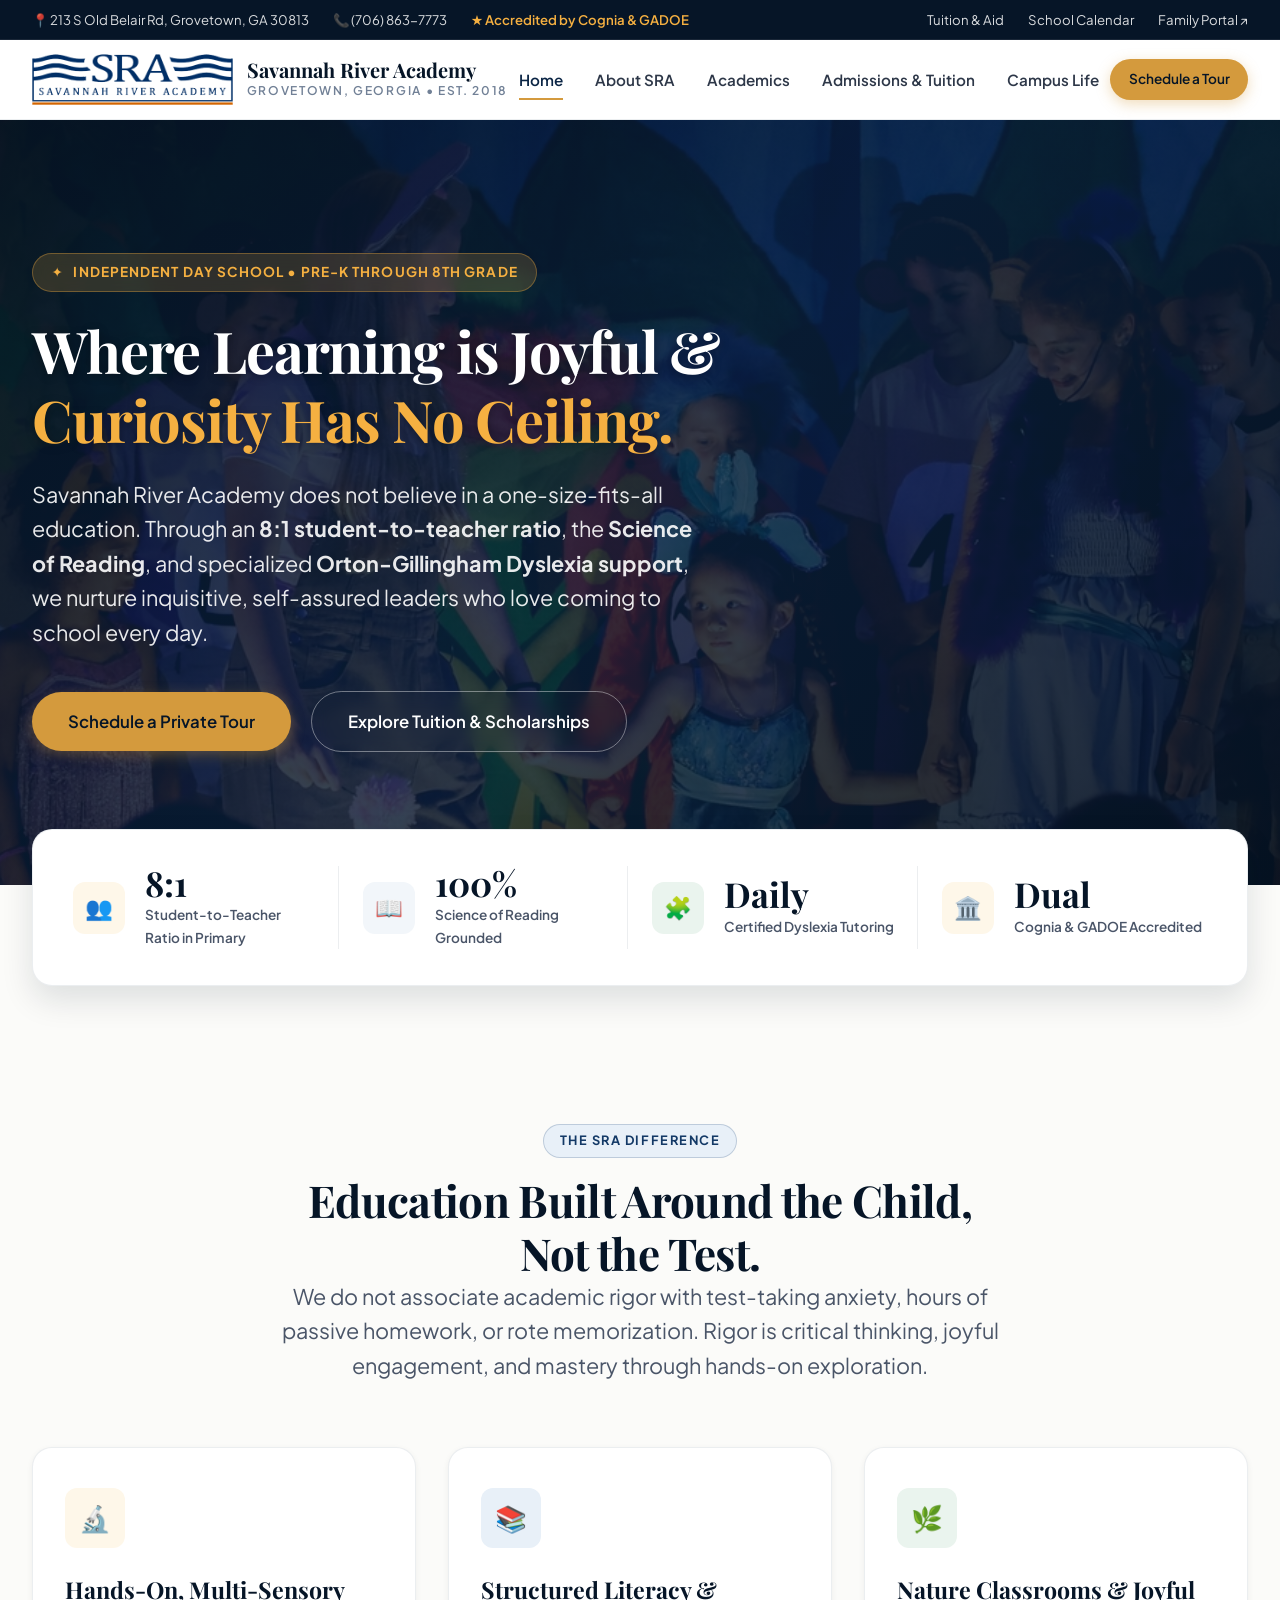
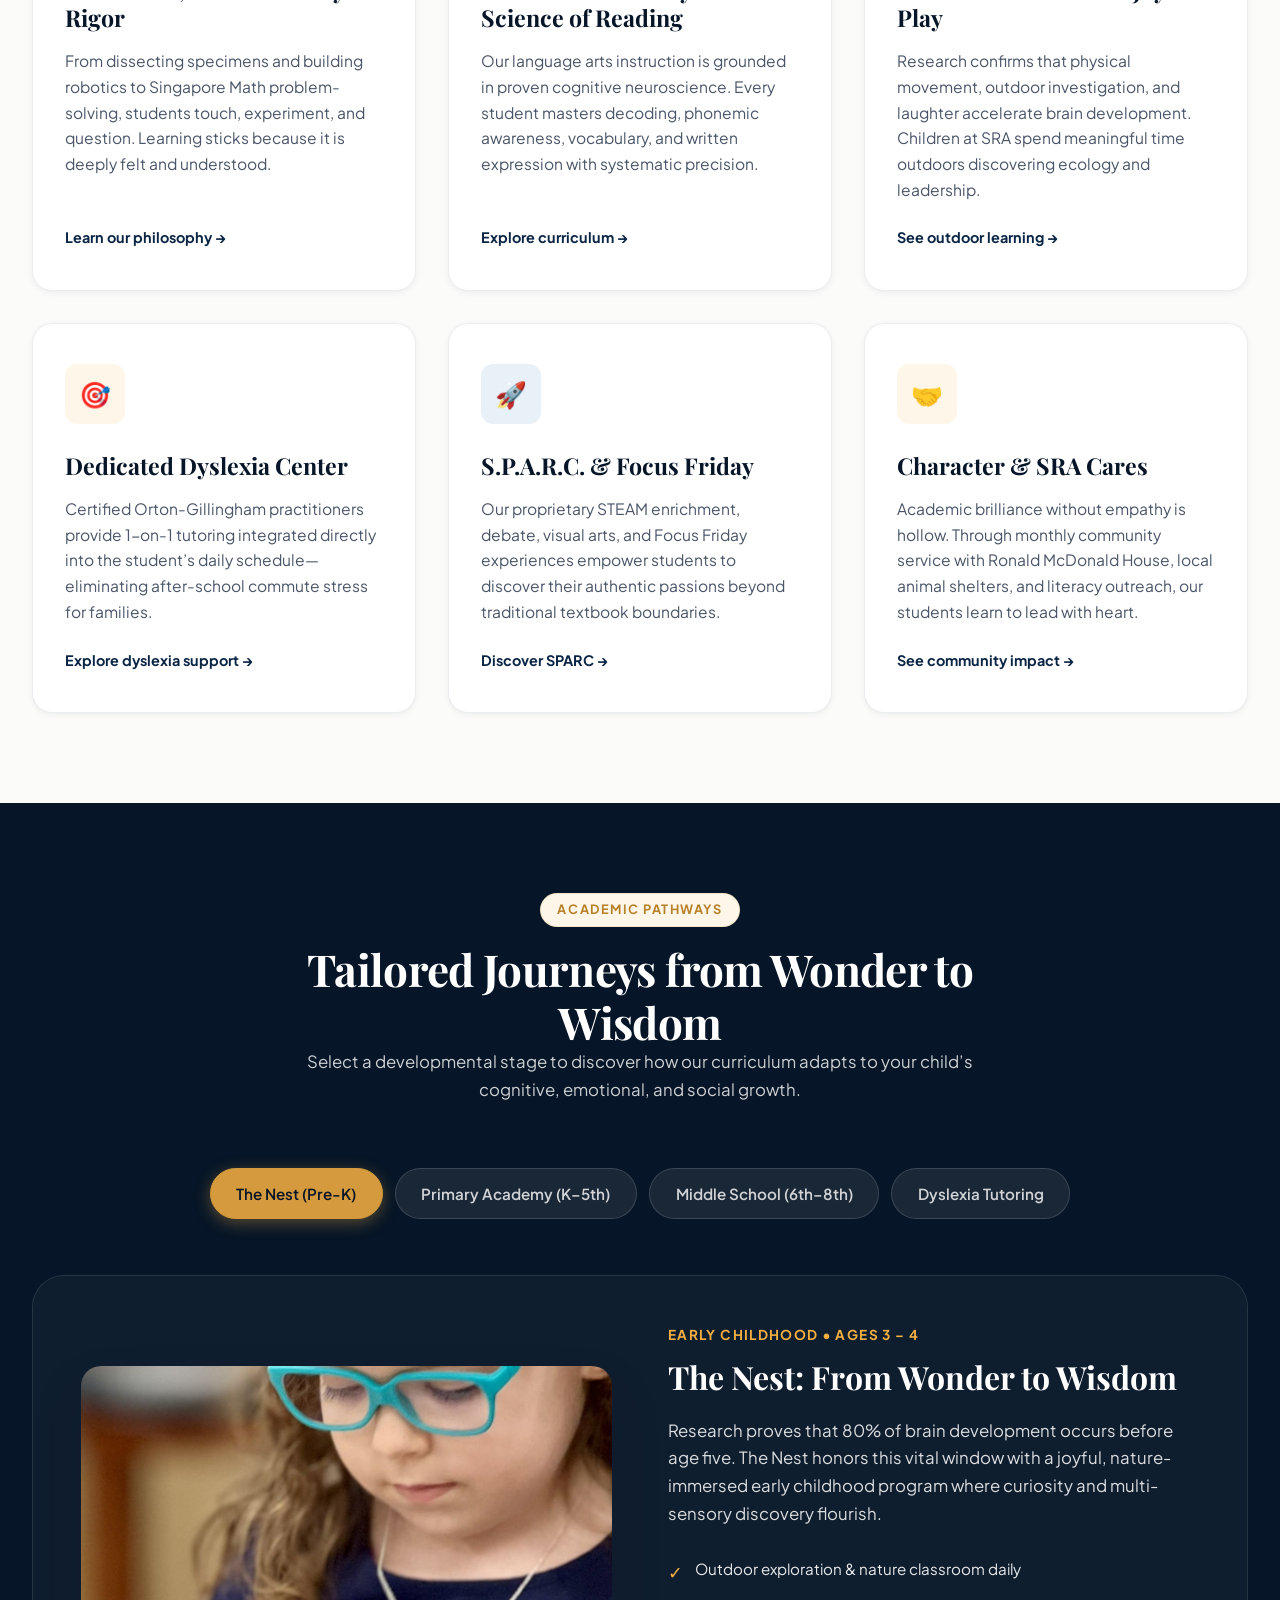
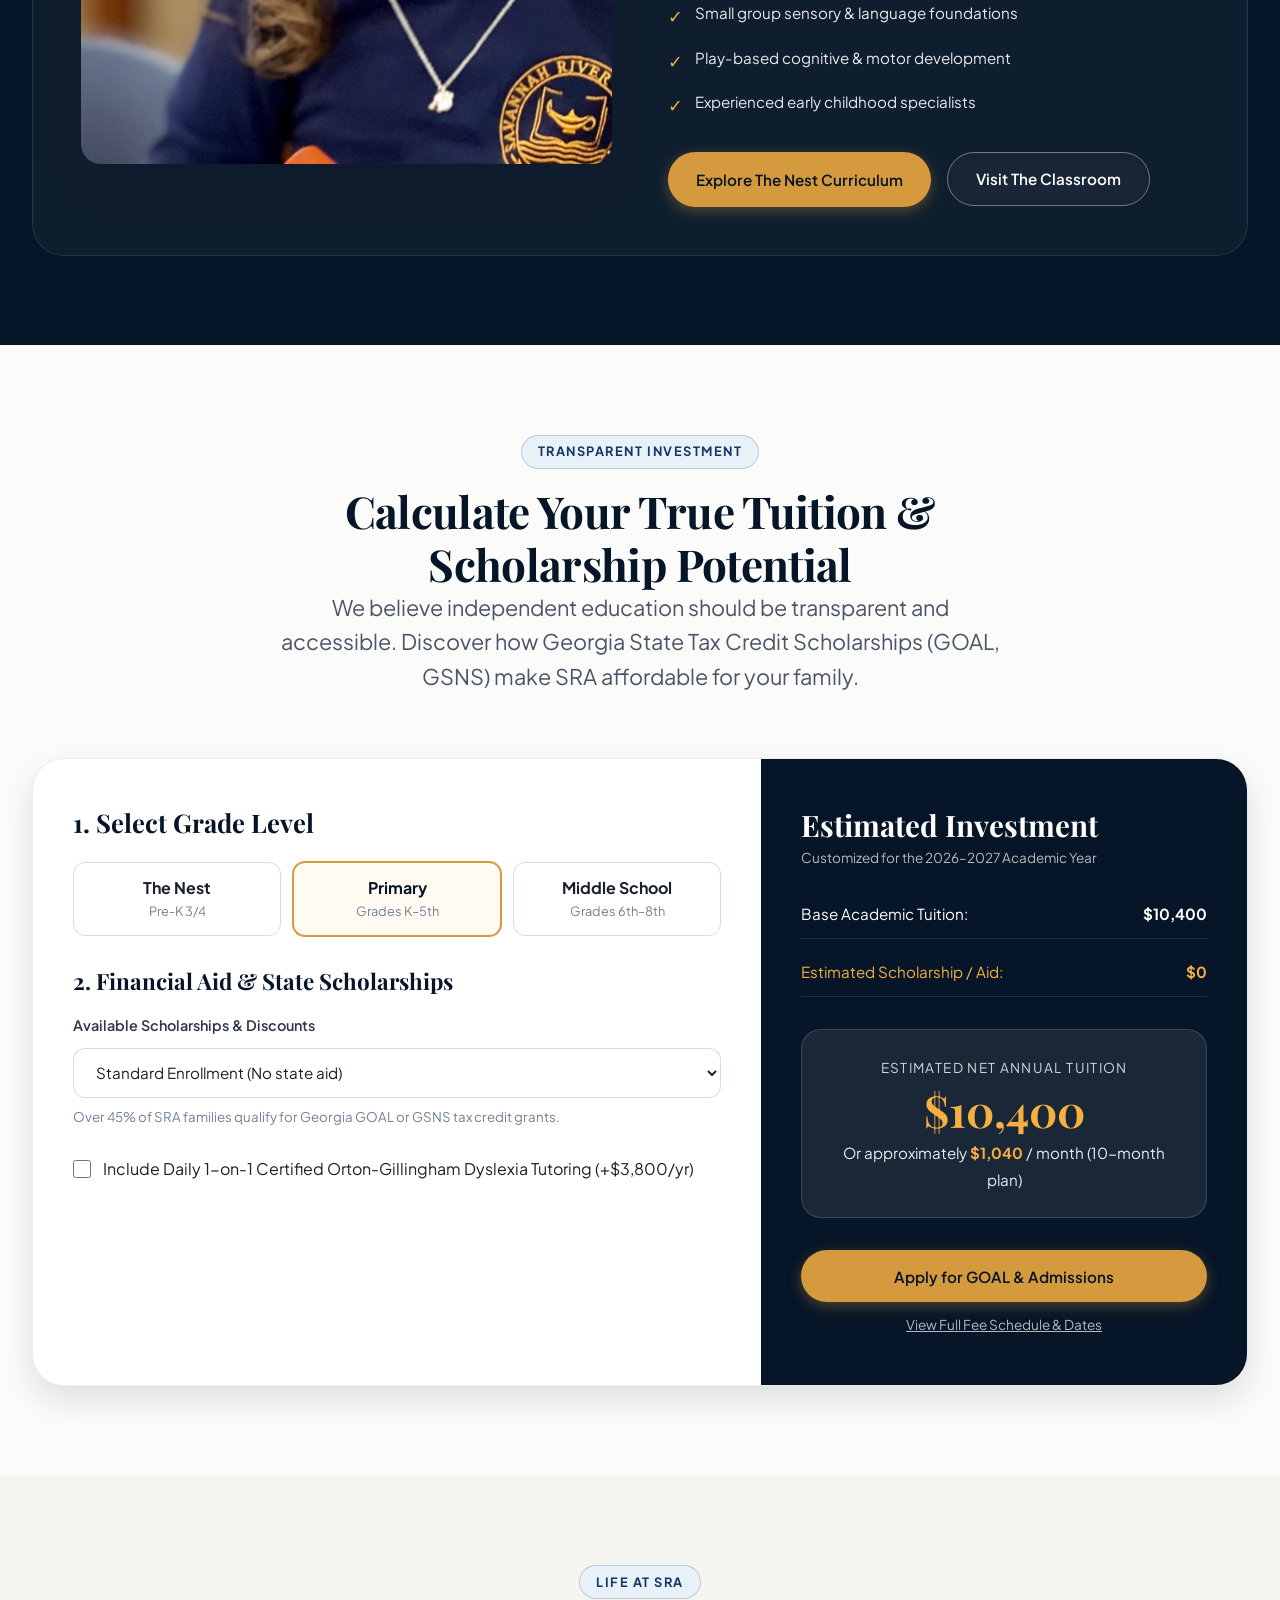
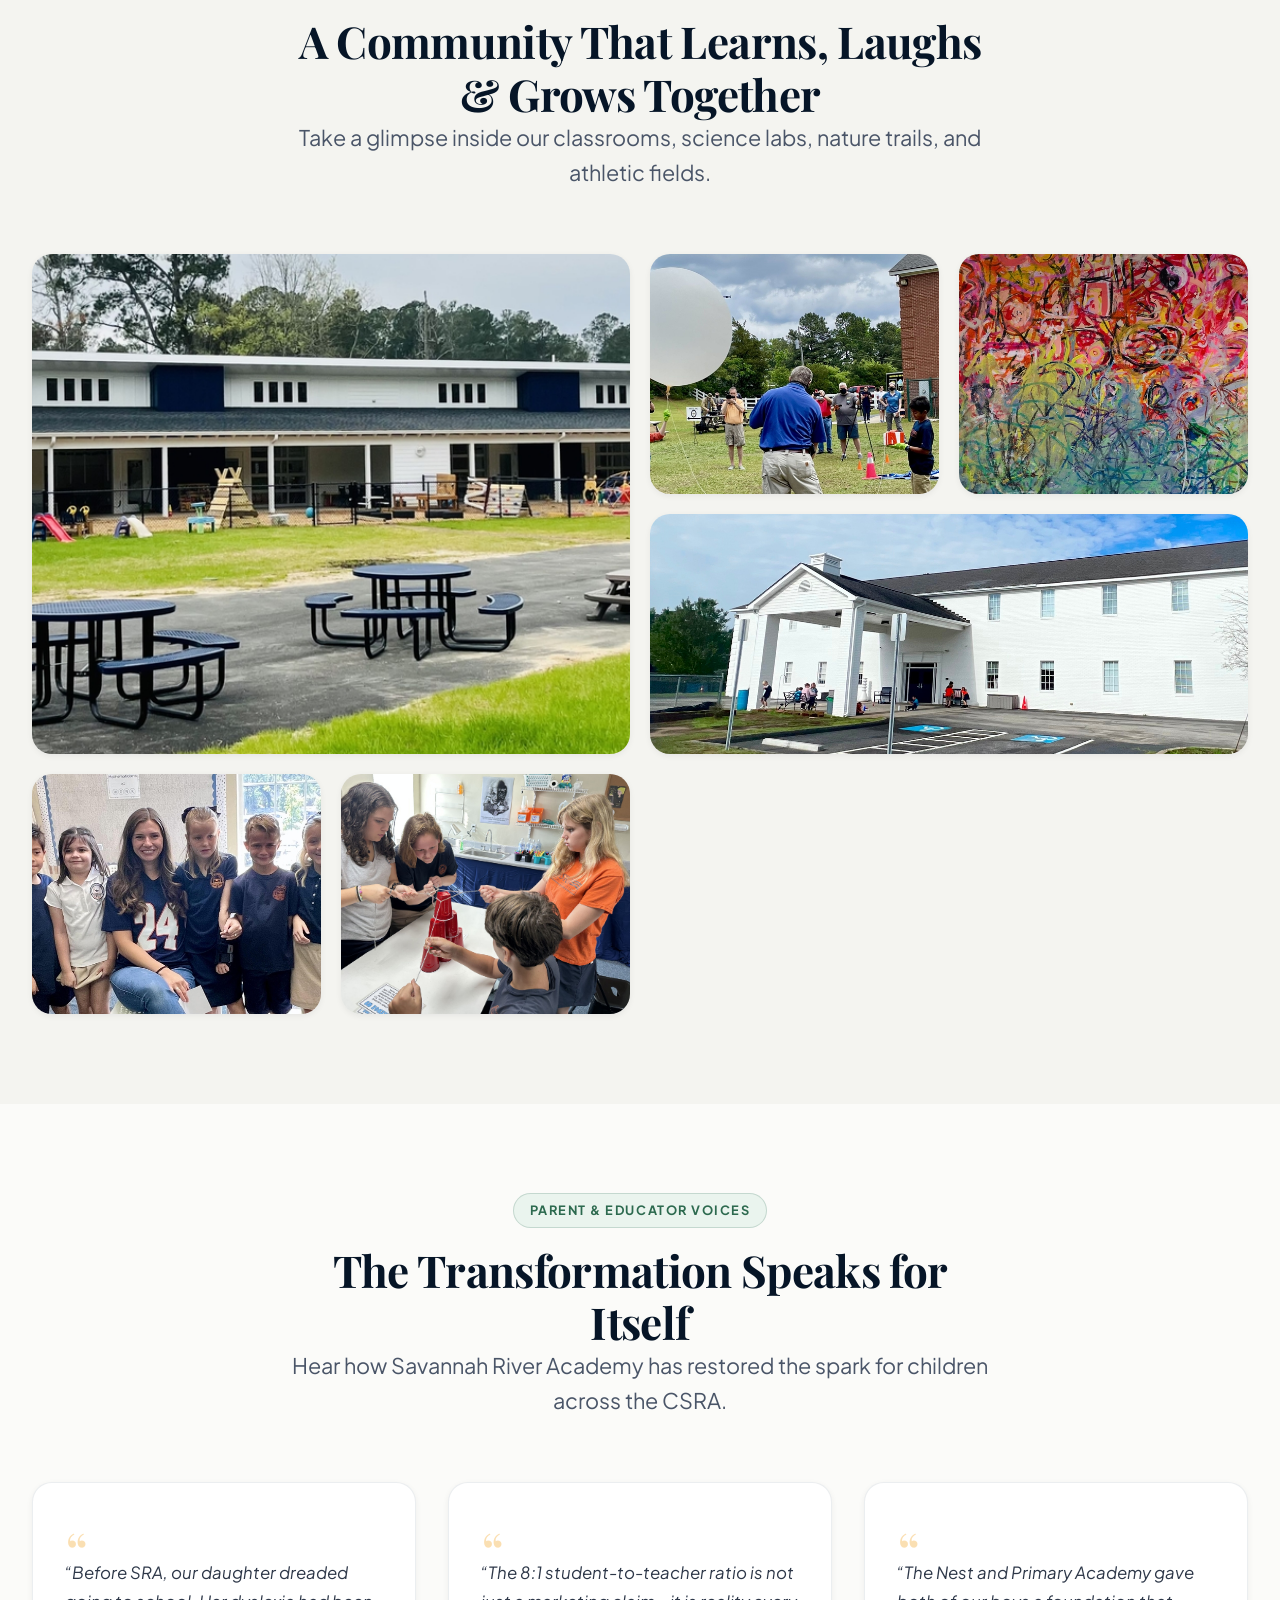
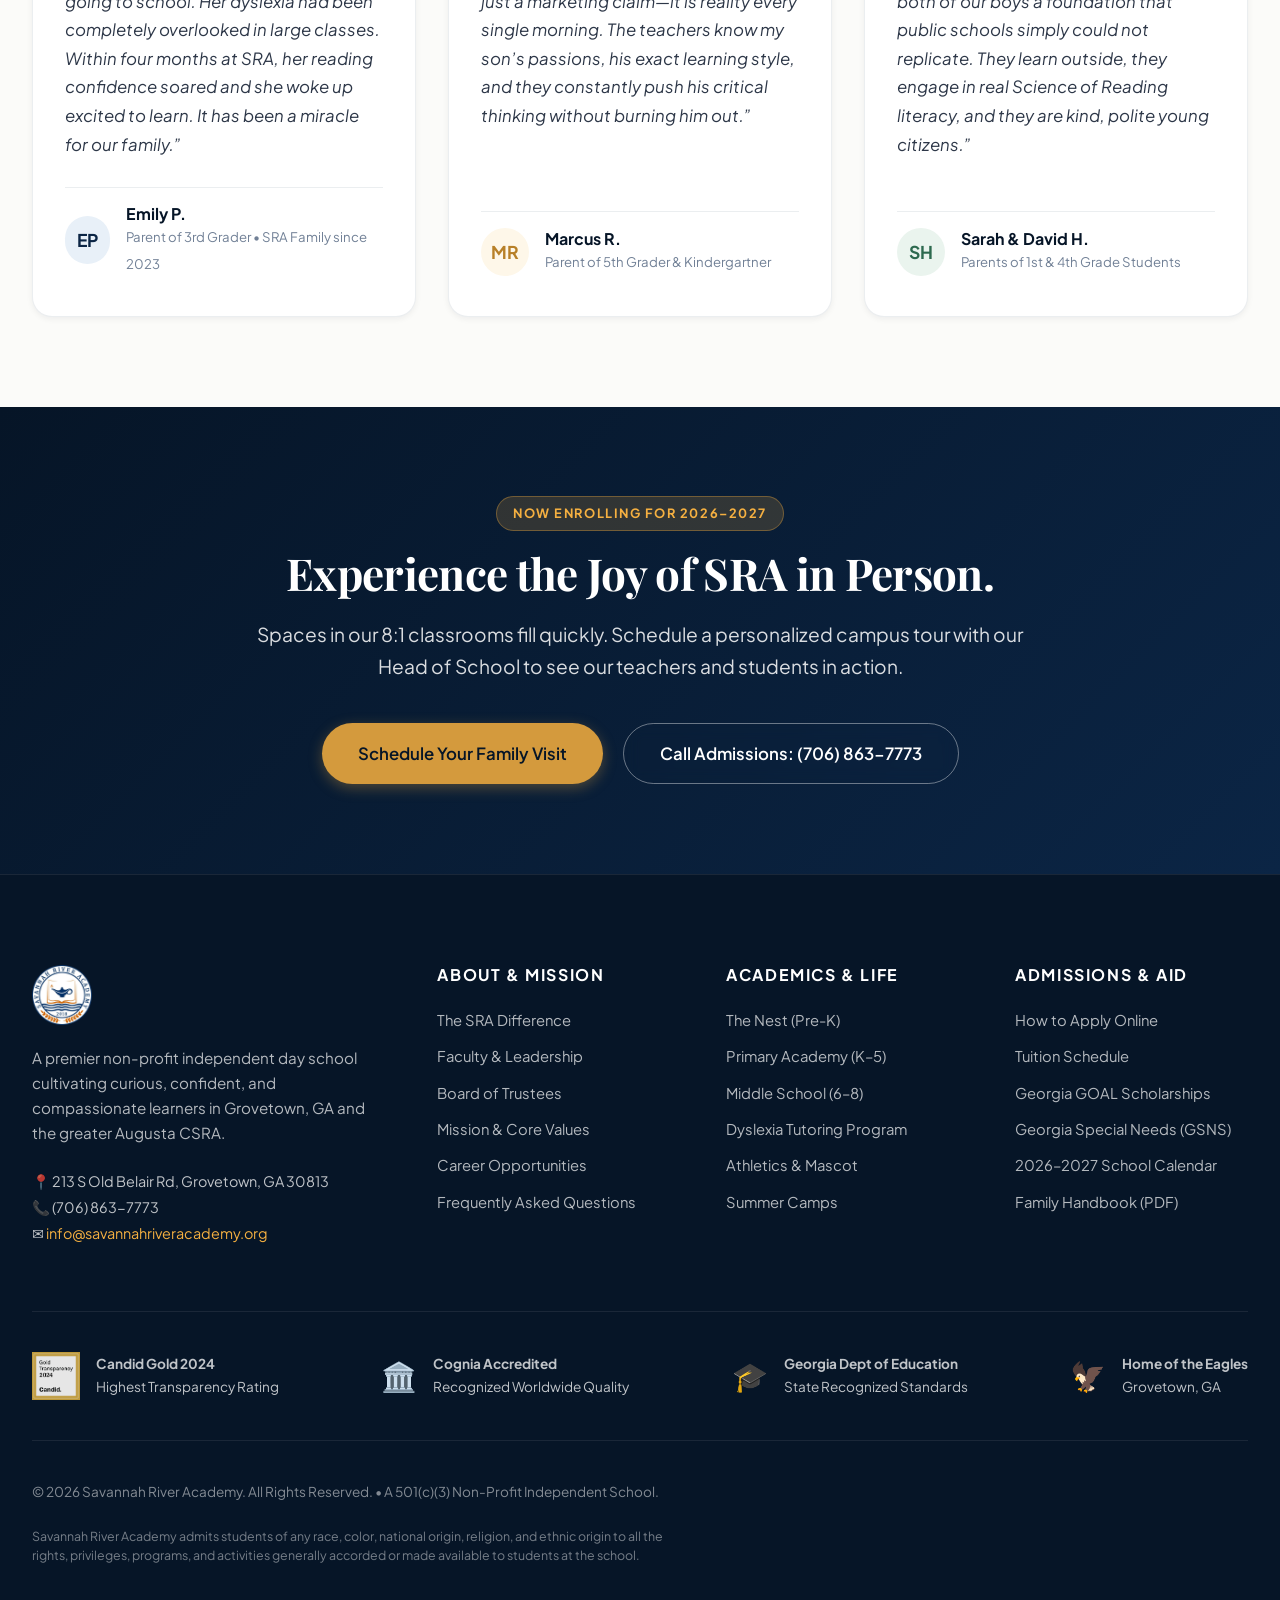
==== index.html @ f98dba17 "first commit" ====
<!DOCTYPE html>
<html lang="en">
<head>
  <meta charset="UTF-8">
  <meta name="viewport" content="width=device-width, initial-scale=1.0">
  <meta name="description" content="Savannah River Academy is a premier independent day school in Grovetown, GA serving Pre-K through 8th Grade. Featuring an 8:1 student-to-teacher ratio, the Science of Reading, and certified Orton-Gillingham Dyslexia support.">
  <title>Savannah River Academy | Joyful, Differentiated Private Education in Grovetown, GA</title>
  
  <link rel="icon" type="image/x-icon" href="assets/images/favicon.ico">
  
  <!-- Google Fonts: Playfair Display + Plus Jakarta Sans -->
  <link rel="preconnect" href="https://fonts.googleapis.com">
  <link rel="preconnect" href="https://fonts.gstatic.com" crossorigin>
  <link href="https://fonts.googleapis.com/css2?family=Playfair+Display:ital,wght@0,600;0,700;1,400;1,600&family=Plus+Jakarta+Sans:wght@400;500;600;700&display=swap" rel="stylesheet">
  
  <!-- Design System Stylesheet -->
  <link rel="stylesheet" href="assets/css/main.css">
</head>
<body>

  <!-- 1. TOP UTILITY BAR -->
  <div class="top-bar">
    <div class="container">
      <div class="top-bar-contact">
        <span>📍 213 S Old Belair Rd, Grovetown, GA 30813</span>
        <span>📞 <a href="tel:7068637773">(706) 863-7773</a></span>
        <span class="top-bar-tag">★ Accredited by Cognia & GADOE</span>
      </div>
      <div class="top-bar-links">
        <a href="admissions.html#tuition">Tuition & Aid</a>
        <a href="about.html#calendar">School Calendar</a>
        <a href="https://logins2.renweb.com/logins/ParentsWeb-Login.aspx" target="_blank" rel="noopener">Family Portal ↗</a>
      </div>
    </div>
  </div>

  <!-- 2. MAIN STICKY NAVIGATION -->
  <header class="main-header">
    <div class="container">
      <a href="index.html" class="header-brand" aria-label="Savannah River Academy Home">
        <img src="assets/images/logo.png" alt="Savannah River Academy Logo">
        <div class="header-brand-text">
          <span class="header-brand-name">Savannah River Academy</span>
          <span class="header-brand-sub">Grovetown, Georgia • Est. 2018</span>
        </div>
      </a>

      <nav class="nav-menu" aria-label="Primary Navigation">
        <a href="index.html" class="nav-link active">Home</a>
        <a href="about.html" class="nav-link">About SRA</a>
        <a href="academics.html" class="nav-link">Academics</a>
        <a href="admissions.html" class="nav-link">Admissions & Tuition</a>
        <a href="campus-life.html" class="nav-link">Campus Life</a>
      </nav>

      <div class="header-actions">
        <a href="tel:7068637773" class="btn btn-sm btn-outline-navy" style="display: none; @media(min-width: 900px){display: inline-flex;}">Call Us</a>
        <button class="btn btn-sm btn-primary btn-tour-trigger">Schedule a Tour</button>
        <button class="menu-toggle" id="drawer-open" aria-label="Open Navigation Menu" aria-controls="drawer" aria-expanded="false">
          <span></span>
          <span></span>
          <span></span>
        </button>
      </div>
    </div>
  </header>

  <!-- 3. ACCESSIBLE MOBILE DRAWER (<dialog> top-layer pattern) -->
  <dialog class="Drawer" id="drawer" aria-label="Mobile Navigation">
    <div class="Drawer-sheet">
      <div class="Drawer-header">
        <div class="header-brand-text">
          <span class="header-brand-name" style="color: #fff;">Savannah River Academy</span>
          <span class="header-brand-sub" style="color: var(--color-gold-400);">Pre-K through 8th Grade</span>
        </div>
        <button class="Drawer-close" id="drawer-close" aria-label="Close Navigation Menu">✕</button>
      </div>
      
      <nav class="Drawer-nav">
        <a href="index.html">Home</a>
        <a href="about.html">About SRA & Faculty</a>
        <a href="academics.html">Academics & Dyslexia Center</a>
        <a href="admissions.html">Admissions & Tuition</a>
        <a href="campus-life.html">Campus Life & Athletics</a>
        <a href="admissions.html#calculator">Tuition Estimator</a>
        <a href="assets/docs/SRA-Calendar-2026-2027.pdf" target="_blank">2026–2027 Calendar (PDF)</a>
        <a href="https://logins2.renweb.com/logins/ParentsWeb-Login.aspx" target="_blank" rel="noopener">Family Portal Login ↗</a>
      </nav>

      <div class="Drawer-footer">
        <button class="btn btn-primary btn-tour-trigger" style="width: 100%;">Book a Tour</button>
        <p style="font-size: 0.8rem; color: rgba(255,255,255,0.6); text-align: center;">213 S Old Belair Rd, Grovetown, GA<br>(706) 863-7773</p>
      </div>
    </div>
  </dialog>

  <!-- 4. HERO SECTION (PREMIUM IMPACT) -->
  <section class="hero">
    <div class="hero-bg">
      <img src="assets/images/hero-outdoor.jpg" alt="Savannah River Academy students engaged in outdoor learning">
    </div>
    <div class="hero-overlay"></div>
    <div class="container">
      <div class="hero-content">
        <div class="hero-badge">
          <span>✦</span> Independent Day School • Pre-K through 8th Grade
        </div>
        <h1>Where Learning is Joyful &amp; <span class="highlight">Curiosity Has No Ceiling.</span></h1>
        <p class="hero-lead">
          Savannah River Academy does not believe in a one-size-fits-all education. Through an <strong>8:1 student-to-teacher ratio</strong>, the <strong>Science of Reading</strong>, and specialized <strong>Orton-Gillingham Dyslexia support</strong>, we nurture inquisitive, self-assured leaders who love coming to school every day.
        </p>
        <div class="hero-actions">
          <button class="btn btn-lg btn-primary btn-tour-trigger">Schedule a Private Tour</button>
          <a href="admissions.html#calculator" class="btn btn-lg btn-outline-white">Explore Tuition &amp; Scholarships</a>
        </div>
      </div>
    </div>
  </section>

  <!-- 5. QUICK STATS & CREDIBILITY BAR -->
  <div class="container hero-stats-bar">
    <div class="stats-card-grid">
      <div class="stat-item">
        <div class="stat-icon icon-gold">👥</div>
        <div class="stat-info">
          <span class="stat-number">8:1</span>
          <span class="stat-label">Student-to-Teacher Ratio in Primary</span>
        </div>
      </div>

      <div class="stat-item">
        <div class="stat-icon">📖</div>
        <div class="stat-info">
          <span class="stat-number">100%</span>
          <span class="stat-label">Science of Reading Grounded</span>
        </div>
      </div>

      <div class="stat-item">
        <div class="stat-icon icon-green">🧩</div>
        <div class="stat-info">
          <span class="stat-number">Daily</span>
          <span class="stat-label">Certified Dyslexia Tutoring</span>
        </div>
      </div>

      <div class="stat-item">
        <div class="stat-icon icon-gold">🏛️</div>
        <div class="stat-info">
          <span class="stat-number">Dual</span>
          <span class="stat-label">Cognia &amp; GADOE Accredited</span>
        </div>
      </div>
    </div>
  </div>

  <!-- 6. THE SRA DIFFERENCE (VALUE PILLARS) -->
  <section class="section-padding">
    <div class="container">
      <div class="section-header">
        <span class="section-badge badge-navy">The SRA Difference</span>
        <h2>Education Built Around the Child, Not the Test.</h2>
        <p class="lead">
          We do not associate academic rigor with test-taking anxiety, hours of passive homework, or rote memorization. Rigor is critical thinking, joyful engagement, and mastery through hands-on exploration.
        </p>
      </div>

      <div class="pillars-grid">
        <div class="pillar-card">
          <div>
            <div class="pillar-icon-box">🔬</div>
            <h3>Hands-On, Multi-Sensory Rigor</h3>
            <p>From dissecting specimens and building robotics to Singapore Math problem-solving, students touch, experiment, and question. Learning sticks because it is deeply felt and understood.</p>
          </div>
          <a href="about.html#difference" class="pillar-link">Learn our philosophy →</a>
        </div>

        <div class="pillar-card">
          <div>
            <div class="pillar-icon-box" style="background-color: var(--color-navy-100); color: var(--color-navy-700);">📚</div>
            <h3>Structured Literacy &amp; Science of Reading</h3>
            <p>Our language arts instruction is grounded in proven cognitive neuroscience. Every student masters decoding, phonemic awareness, vocabulary, and written expression with systematic precision.</p>
          </div>
          <a href="academics.html#literacy" class="pillar-link">Explore curriculum →</a>
        </div>

        <div class="pillar-card">
          <div>
            <div class="pillar-icon-box" style="background-color: var(--color-forest-100); color: var(--color-forest-600);">🌿</div>
            <h3>Nature Classrooms &amp; Joyful Play</h3>
            <p>Research confirms that physical movement, outdoor investigation, and laughter accelerate brain development. Children at SRA spend meaningful time outdoors discovering ecology and leadership.</p>
          </div>
          <a href="academics.html#the-nest" class="pillar-link">See outdoor learning →</a>
        </div>

        <div class="pillar-card">
          <div>
            <div class="pillar-icon-box">🎯</div>
            <h3>Dedicated Dyslexia Center</h3>
            <p>Certified Orton-Gillingham practitioners provide 1-on-1 tutoring integrated directly into the student’s daily schedule—eliminating after-school commute stress for families.</p>
          </div>
          <a href="academics.html#dyslexia" class="pillar-link">Explore dyslexia support →</a>
        </div>

        <div class="pillar-card">
          <div>
            <div class="pillar-icon-box" style="background-color: var(--color-navy-100); color: var(--color-navy-700);">🚀</div>
            <h3>S.P.A.R.C. &amp; Focus Friday</h3>
            <p>Our proprietary STEAM enrichment, debate, visual arts, and Focus Friday experiences empower students to discover their authentic passions beyond traditional textbook boundaries.</p>
          </div>
          <a href="academics.html#sparc" class="pillar-link">Discover SPARC →</a>
        </div>

        <div class="pillar-card">
          <div>
            <div class="pillar-icon-box" style="background-color: var(--color-gold-100); color: var(--color-gold-600);">🤝</div>
            <h3>Character &amp; SRA Cares</h3>
            <p>Academic brilliance without empathy is hollow. Through monthly community service with Ronald McDonald House, local animal shelters, and literacy outreach, our students learn to lead with heart.</p>
          </div>
          <a href="campus-life.html#sra-cares" class="pillar-link">See community impact →</a>
        </div>
      </div>
    </div>
  </section>

  <!-- 7. ACADEMIC PROGRAM PATHWAYS (INTERACTIVE EXPLORER) -->
  <section class="section-padding programs-section" id="programs">
    <div class="container">
      <div class="section-header">
        <span class="section-badge">Academic Pathways</span>
        <h2>Tailored Journeys from Wonder to Wisdom</h2>
        <p style="color: rgba(255,255,255,0.8);">Select a developmental stage to discover how our curriculum adapts to your child’s cognitive, emotional, and social growth.</p>
      </div>

      <div class="programs-tabs" role="tablist" aria-label="Academic Program Levels">
        <button class="program-tab-btn active" data-program="nest" role="tab" aria-selected="true">The Nest (Pre-K)</button>
        <button class="program-tab-btn" data-program="primary" role="tab" aria-selected="false">Primary Academy (K–5th)</button>
        <button class="program-tab-btn" data-program="middle" role="tab" aria-selected="false">Middle School (6th–8th)</button>
        <button class="program-tab-btn" data-program="dyslexia" role="tab" aria-selected="false">Dyslexia Tutoring</button>
      </div>

      <div class="program-content-card">
        <div class="program-image-wrapper">
          <img id="prog-img" src="assets/images/nest-prek.jpg" alt="Children at The Nest enjoying experiential learning">
        </div>

        <div class="program-details-box">
          <span class="program-grade-tag" id="prog-tag">Early Childhood • Ages 3 – 4</span>
          <h3 id="prog-title">The Nest: From Wonder to Wisdom</h3>
          <p id="prog-desc">Research proves that 80% of brain development occurs before age five. The Nest honors this vital window with a joyful, nature-immersed early childhood program where curiosity and multi-sensory discovery flourish.</p>

          <div class="program-feature-list" id="prog-features">
            <div class="program-feature-item">
              <span class="feature-check">✓</span>
              <span>Outdoor exploration &amp; nature classroom daily</span>
            </div>
            <div class="program-feature-item">
              <span class="feature-check">✓</span>
              <span>Small group sensory &amp; language foundations</span>
            </div>
            <div class="program-feature-item">
              <span class="feature-check">✓</span>
              <span>Play-based cognitive &amp; motor development</span>
            </div>
            <div class="program-feature-item">
              <span class="feature-check">✓</span>
              <span>Experienced early childhood specialists</span>
            </div>
          </div>

          <div style="display: flex; gap: 1rem; flex-wrap: wrap;">
            <a href="academics.html#the-nest" id="prog-cta" class="btn btn-primary">Explore The Nest Curriculum</a>
            <button class="btn btn-outline-white btn-tour-trigger">Visit The Classroom</button>
          </div>
        </div>
      </div>
    </div>
  </section>

  <!-- 8. INTERACTIVE TUITION & AID CALCULATOR (TRANSPARENT VALUE) -->
  <section class="section-padding" id="tuition-calculator">
    <div class="container">
      <div class="section-header">
        <span class="section-badge badge-navy">Transparent Investment</span>
        <h2>Calculate Your True Tuition &amp; Scholarship Potential</h2>
        <p class="lead">We believe independent education should be transparent and accessible. Discover how Georgia State Tax Credit Scholarships (GOAL, GSNS) make SRA affordable for your family.</p>
      </div>

      <div class="tuition-box">
        <div class="tuition-grid">
          <!-- Configuration Column -->
          <div class="tuition-config">
            <h3 style="margin-bottom: 1.5rem; font-size: 1.6rem;">1. Select Grade Level</h3>
            
            <div class="form-group">
              <div class="tuition-pill-options">
                <div class="pill-option">
                  <input type="radio" name="calc-grade" id="grade-nest" value="nest">
                  <label for="grade-nest" class="pill-label">
                    <strong>The Nest</strong>
                    <span style="font-size: 0.8rem; color: var(--color-slate-500);">Pre-K 3/4</span>
                  </label>
                </div>

                <div class="pill-option">
                  <input type="radio" name="calc-grade" id="grade-primary" value="primary" checked>
                  <label for="grade-primary" class="pill-label">
                    <strong>Primary</strong>
                    <span style="font-size: 0.8rem; color: var(--color-slate-500);">Grades K–5th</span>
                  </label>
                </div>

                <div class="pill-option">
                  <input type="radio" name="calc-grade" id="grade-middle" value="middle">
                  <label for="grade-middle" class="pill-label">
                    <strong>Middle School</strong>
                    <span style="font-size: 0.8rem; color: var(--color-slate-500);">Grades 6th–8th</span>
                  </label>
                </div>
              </div>
            </div>

            <h3 style="margin-top: 2rem; margin-bottom: 1.25rem; font-size: 1.4rem;">2. Financial Aid &amp; State Scholarships</h3>
            <div class="form-group">
              <label for="calc-aid-select" class="form-label">Available Scholarships &amp; Discounts</label>
              <select id="calc-aid-select" class="form-select">
                <option value="none">Standard Enrollment (No state aid)</option>
                <option value="goal">Georgia GOAL Tax Credit Scholarship (Avg: -$3,500/yr)</option>
                <option value="gsns">Georgia Special Needs Scholarship / GSNS (Avg: -$4,500/yr)</option>
                <option value="multi">Sibling Discount (10% off second child)</option>
              </select>
              <small style="color: var(--color-slate-500); margin-top: 0.5rem; display: block;">Over 45% of SRA families qualify for Georgia GOAL or GSNS tax credit grants.</small>
            </div>

            <div class="form-group" style="margin-top: 1.5rem;">
              <label style="display: flex; align-items: center; gap: 0.75rem; cursor: pointer;">
                <input type="checkbox" id="calc-dyslexia" style="width: 18px; height: 18px; accent-color: var(--color-gold-500);">
                <span>Include Daily 1-on-1 Certified Orton-Gillingham Dyslexia Tutoring (+$3,800/yr)</span>
              </label>
            </div>
          </div>

          <!-- Live Results Column -->
          <div class="tuition-results">
            <div>
              <h3>Estimated Investment</h3>
              <p style="color: rgba(255,255,255,0.7); font-size: 0.85rem; margin-top: 0.25rem;">Customized for the 2026–2027 Academic Year</p>

              <div class="tuition-breakdown-list">
                <div class="tuition-row">
                  <span>Base Academic Tuition:</span>
                  <strong id="calc-disp-base">$10,400</strong>
                </div>

                <div class="tuition-row" id="calc-row-dyslexia" style="display: none;">
                  <span>Orton-Gillingham Tutoring:</span>
                  <strong id="calc-disp-dyslexia">+$3,800</strong>
                </div>

                <div class="tuition-row row-discount">
                  <span>Estimated Scholarship / Aid:</span>
                  <strong id="calc-disp-aid">$0</strong>
                </div>
              </div>

              <div class="tuition-total-box">
                <span style="font-size: 0.85rem; text-transform: uppercase; letter-spacing: 0.1em; color: rgba(255,255,255,0.8);">Estimated Net Annual Tuition</span>
                <div class="tuition-total-amount" id="calc-disp-annual">$10,400</div>
                <span style="font-size: 0.95rem; color: rgba(255,255,255,0.9);">Or approximately <strong id="calc-disp-monthly" style="color: var(--color-gold-400);">$1,040</strong> / month (10-month plan)</span>
              </div>
            </div>

            <div style="margin-top: 2rem;">
              <button class="btn btn-primary btn-tour-trigger" style="width: 100%; margin-bottom: 0.75rem;">Apply for GOAL &amp; Admissions</button>
              <a href="admissions.html#tuition" style="display: block; text-align: center; font-size: 0.85rem; color: rgba(255,255,255,0.7); text-decoration: underline;">View Full Fee Schedule &amp; Dates</a>
            </div>
          </div>
        </div>
      </div>
    </div>
  </section>

  <!-- 9. EXPERIENTIAL CAMPUS MOMENTS (PHOTO MOSAIC) -->
  <section class="section-padding" style="background-color: var(--color-cream-200);">
    <div class="container">
      <div class="section-header">
        <span class="section-badge badge-navy">Life at SRA</span>
        <h2>A Community That Learns, Laughs &amp; Grows Together</h2>
        <p class="lead">Take a glimpse inside our classrooms, science labs, nature trails, and athletic fields.</p>
      </div>

      <div class="photo-mosaic">
        <div class="photo-cell photo-cell-large">
          <img src="assets/images/science-lab.jpg" alt="Students conducting hands-on science experiments">
          <div class="photo-caption">Hands-on Laboratory Inquiry</div>
        </div>
        <div class="photo-cell">
          <img src="assets/images/primary-classroom.jpg" alt="Primary classroom learning with 8:1 ratio">
          <div class="photo-caption">8:1 Primary Instruction</div>
        </div>
        <div class="photo-cell">
          <img src="assets/images/athletics.jpg" alt="SRA student athletics">
          <div class="photo-caption">Eagle Athletics &amp; Movement</div>
        </div>
        <div class="photo-cell photo-cell-wide">
          <img src="assets/images/art-creativity.jpg" alt="Creative arts at SRA">
          <div class="photo-caption">Fine Arts, Music &amp; Creative Expression</div>
        </div>
        <div class="photo-cell">
          <img src="assets/images/robotics-stem.jpg" alt="Robotics and STEM building">
          <div class="photo-caption">Robotics &amp; S.P.A.R.C. Engineering</div>
        </div>
        <div class="photo-cell">
          <img src="assets/images/middle-school-students.jpg" alt="Middle school students collaborating">
          <div class="photo-caption">Collaborative Leadership</div>
        </div>
      </div>
    </div>
  </section>

  <!-- 10. SOCIAL PROOF / TESTIMONIALS -->
  <section class="section-padding testimonials-section">
    <div class="container">
      <div class="section-header">
        <span class="section-badge badge-green">Parent &amp; Educator Voices</span>
        <h2>The Transformation Speaks for Itself</h2>
        <p class="lead">Hear how Savannah River Academy has restored the spark for children across the CSRA.</p>
      </div>

      <div class="testimonials-grid">
        <div class="testimonial-card">
          <div>
            <div class="quote-icon">“</div>
            <p class="testimonial-text">
              “Before SRA, our daughter dreaded going to school. Her dyslexia had been completely overlooked in large classes. Within four months at SRA, her reading confidence soared and she woke up excited to learn. It has been a miracle for our family.”
            </p>
          </div>
          <div class="testimonial-author">
            <div class="author-avatar">EP</div>
            <div class="author-meta">
              <h4>Emily P.</h4>
              <span>Parent of 3rd Grader • SRA Family since 2023</span>
            </div>
          </div>
        </div>

        <div class="testimonial-card">
          <div>
            <div class="quote-icon">“</div>
            <p class="testimonial-text">
              “The 8:1 student-to-teacher ratio is not just a marketing claim—it is reality every single morning. The teachers know my son’s passions, his exact learning style, and they constantly push his critical thinking without burning him out.”
            </p>
          </div>
          <div class="testimonial-author">
            <div class="author-avatar" style="background-color: var(--color-gold-100); color: var(--color-gold-600);">MR</div>
            <div class="author-meta">
              <h4>Marcus R.</h4>
              <span>Parent of 5th Grader &amp; Kindergartner</span>
            </div>
          </div>
        </div>

        <div class="testimonial-card">
          <div>
            <div class="quote-icon">“</div>
            <p class="testimonial-text">
              “The Nest and Primary Academy gave both of our boys a foundation that public schools simply could not replicate. They learn outside, they engage in real Science of Reading literacy, and they are kind, polite young citizens.”
            </p>
          </div>
          <div class="testimonial-author">
            <div class="author-avatar" style="background-color: var(--color-forest-100); color: var(--color-forest-600);">SH</div>
            <div class="author-meta">
              <h4>Sarah &amp; David H.</h4>
              <span>Parents of 1st &amp; 4th Grade Students</span>
            </div>
          </div>
        </div>
      </div>
    </div>
  </section>

  <!-- 11. HIGH-CONVERSION CTA BANNER -->
  <section class="section-padding" style="background: linear-gradient(135deg, var(--color-navy-900), var(--color-navy-800)); color: #fff; text-align: center;">
    <div class="container" style="max-width: 840px;">
      <span class="section-badge" style="background: rgba(212,154,61,0.2); border-color: rgba(212,154,61,0.4); color: var(--color-gold-400);">Now Enrolling for 2026–2027</span>
      <h2 style="color: #fff; margin-bottom: 1.25rem;">Experience the Joy of SRA in Person.</h2>
      <p style="color: rgba(255,255,255,0.85); font-size: 1.2rem; margin-bottom: 2.5rem;">
        Spaces in our 8:1 classrooms fill quickly. Schedule a personalized campus tour with our Head of School to see our teachers and students in action.
      </p>
      <div style="display: flex; justify-content: center; gap: 1.25rem; flex-wrap: wrap;">
        <button class="btn btn-lg btn-primary btn-tour-trigger">Schedule Your Family Visit</button>
        <a href="tel:7068637773" class="btn btn-lg btn-outline-white">Call Admissions: (706) 863-7773</a>
      </div>
    </div>
  </section>

  <!-- 12. FOOTER & ACCREDITATIONS -->
  <footer class="main-footer">
    <div class="container">
      <div class="footer-grid">
        <div class="footer-brand">
          <img src="assets/images/footer_logo.png" alt="Savannah River Academy Crest">
          <p>
            A premier non-profit independent day school cultivating curious, confident, and compassionate learners in Grovetown, GA and the greater Augusta CSRA.
          </p>
          <div style="font-size: 0.9rem; line-height: 1.8;">
            📍 213 S Old Belair Rd, Grovetown, GA 30813<br>
            📞 (706) 863-7773<br>
            ✉️ <a href="mailto:info@savannahriveracademy.org" style="color: var(--color-gold-400);">info@savannahriveracademy.org</a>
          </div>
        </div>

        <div class="footer-col">
          <h4>About &amp; Mission</h4>
          <div class="footer-links">
            <a href="about.html">The SRA Difference</a>
            <a href="about.html#faculty">Faculty &amp; Leadership</a>
            <a href="about.html#board">Board of Trustees</a>
            <a href="about.html#mission">Mission &amp; Core Values</a>
            <a href="about.html#employment">Career Opportunities</a>
            <a href="about.html#faq">Frequently Asked Questions</a>
          </div>
        </div>

        <div class="footer-col">
          <h4>Academics &amp; Life</h4>
          <div class="footer-links">
            <a href="academics.html#the-nest">The Nest (Pre-K)</a>
            <a href="academics.html#primary">Primary Academy (K–5)</a>
            <a href="academics.html#middle-school">Middle School (6–8)</a>
            <a href="academics.html#dyslexia">Dyslexia Tutoring Program</a>
            <a href="campus-life.html#athletics">Athletics &amp; Mascot</a>
            <a href="campus-life.html#summer-camp">Summer Camps</a>
          </div>
        </div>

        <div class="footer-col">
          <h4>Admissions &amp; Aid</h4>
          <div class="footer-links">
            <a href="admissions.html">How to Apply Online</a>
            <a href="admissions.html#tuition">Tuition Schedule</a>
            <a href="admissions.html#goal">Georgia GOAL Scholarships</a>
            <a href="admissions.html#gsns">Georgia Special Needs (GSNS)</a>
            <a href="assets/docs/SRA-Calendar-2026-2027.pdf" target="_blank">2026–2027 School Calendar</a>
            <a href="assets/docs/Family-Handbook.pdf" target="_blank">Family Handbook (PDF)</a>
          </div>
        </div>
      </div>

      <!-- Accreditations & Non-Profit Badges -->
      <div class="footer-accreditations">
        <div class="accreditation-item">
          <img src="assets/images/candid-seal.png" alt="Candid Gold Seal of Transparency 2024">
          <span style="font-size: 0.85rem;"><strong>Candid Gold 2024</strong><br>Highest Transparency Rating</span>
        </div>

        <div class="accreditation-item">
          <div style="font-size: 1.8rem; color: var(--color-gold-400);">🏛️</div>
          <span style="font-size: 0.85rem;"><strong>Cognia Accredited</strong><br>Recognized Worldwide Quality</span>
        </div>

        <div class="accreditation-item">
          <div style="font-size: 1.8rem; color: var(--color-gold-400);">🎓</div>
          <span style="font-size: 0.85rem;"><strong>Georgia Dept of Education</strong><br>State Recognized Standards</span>
        </div>

        <div class="accreditation-item">
          <div style="font-size: 1.8rem; color: var(--color-gold-400);">🦅</div>
          <span style="font-size: 0.85rem;"><strong>Home of the Eagles</strong><br>Grovetown, GA</span>
        </div>
      </div>

      <!-- Bottom Disclaimer -->
      <div class="footer-bottom">
        <div>
          © 2026 Savannah River Academy. All Rights Reserved. • A 501(c)(3) Non-Profit Independent School.
        </div>
        <div style="max-width: 650px; font-size: 0.775rem; line-height: 1.5; color: rgba(255,255,255,0.45);">
          Savannah River Academy admits students of any race, color, national origin, religion, and ethnic origin to all the rights, privileges, programs, and activities generally accorded or made available to students at the school.
        </div>
      </div>
    </div>
  </footer>

  <!-- 13. ACCESSIBLE TOUR / INQUIRY MODAL DIALOG -->
  <dialog class="modal-dialog" id="tour-modal" aria-labelledby="modal-heading">
    <div class="modal-card">
      <div class="modal-header">
        <div>
          <span class="section-badge" style="background: rgba(212,154,61,0.25); color: var(--color-gold-400); margin-bottom: 0.5rem;">Admissions Office</span>
          <h3 id="modal-heading">Schedule a Private Campus Tour</h3>
          <p>Experience our 8:1 classrooms, meet our teachers, and see learning in action.</p>
        </div>
        <button class="modal-close-btn" id="modal-close-btn" aria-label="Close Tour Request Form">✕</button>
      </div>

      <div class="modal-body">
        <form id="tour-form">
          <div class="form-grid-2">
            <div class="form-group">
              <label for="tour-parent-name" class="form-label">Parent / Guardian Name *</label>
              <input type="text" id="tour-parent-name" class="form-input" placeholder="e.g. Sarah Jenkins" required>
            </div>
            <div class="form-group">
              <label for="tour-email" class="form-label">Email Address *</label>
              <input type="email" id="tour-email" class="form-input" placeholder="sarah@example.com" required>
            </div>
          </div>

          <div class="form-grid-2">
            <div class="form-group">
              <label for="tour-phone" class="form-label">Phone Number *</label>
              <input type="tel" id="tour-phone" class="form-input" placeholder="(706) 555-0199" required>
            </div>
            <div class="form-group">
              <label for="tour-grade" class="form-label">Child's Entering Grade *</label>
              <select id="tour-grade" class="form-select" required>
                <option value="">Select Grade Level...</option>
                <option value="nest">The Nest (Pre-K 3 / 4)</option>
                <option value="k-2">Primary (Kindergarten – 2nd)</option>
                <option value="3-5">Elementary (3rd – 5th)</option>
                <option value="6-8">Middle School (6th – 8th)</option>
              </select>
            </div>
          </div>

          <div class="form-group">
            <label class="form-label">Programs of Special Interest:</label>
            <div style="display: flex; gap: 1.5rem; flex-wrap: wrap; font-size: 0.9rem;">
              <label style="display: flex; align-items: center; gap: 0.4rem; cursor: pointer;">
                <input type="checkbox" name="interest" value="dyslexia" style="accent-color: var(--color-gold-500);">
                Dyslexia Tutoring Program
              </label>
              <label style="display: flex; align-items: center; gap: 0.4rem; cursor: pointer;">
                <input type="checkbox" name="interest" value="goal" style="accent-color: var(--color-gold-500);">
                Georgia GOAL Scholarship
              </label>
              <label style="display: flex; align-items: center; gap: 0.4rem; cursor: pointer;">
                <input type="checkbox" name="interest" value="athletics" style="accent-color: var(--color-gold-500);">
                Athletics &amp; S.P.A.R.C.
              </label>
            </div>
          </div>

          <div class="form-group">
            <label for="tour-notes" class="form-label">Tell us about your child / questions (optional)</label>
            <textarea id="tour-notes" class="form-input" rows="3" placeholder="Tell us about their interests, learning styles, or preferred tour days..."></textarea>
          </div>

          <button type="submit" class="btn btn-primary" style="width: 100%; padding-block: 1rem; font-size: 1.05rem;">
            Submit Tour Request &amp; Meet Our Team
          </button>
        </form>

        <div id="tour-success-message" style="display: none; text-align: center; padding: 2rem 1rem;">
          <div style="font-size: 3rem; margin-bottom: 0.5rem;">🎉</div>
          <h3 style="color: var(--color-navy-900); margin-bottom: 0.5rem;">Thank You! We Can't Wait to Meet You.</h3>
          <p style="color: var(--color-slate-600); max-width: 480px; margin-inline: auto;">
            Our Admissions Coordinator will contact you within 24 hours at the phone number and email provided to finalize your visit date.
          </p>
        </div>
      </div>
    </div>
  </dialog>

  <!-- Main JavaScript Controller -->
  <script src="assets/js/main.js"></script>
</body>
</html>
---- assets/css/main.css ----
/* ==========================================================================
   SAVANNAH RIVER ACADEMY - DESIGN SYSTEM & STYLESHEET
   A Premium Independent School Brand Experience
   ========================================================================== */

/* --------------------------------------------------------------------------
   1. CSS VARIABLES & DESIGN TOKENS
   -------------------------------------------------------------------------- */
:root {
  /* Brand Palette */
  --color-navy-900: #061527;
  --color-navy-800: #0B2545;
  --color-navy-700: #133966;
  --color-navy-600: #1C4F8C;
  --color-navy-100: #E8F0F8;
  --color-navy-50:  #F2F6FA;

  --color-gold-600: #B88028;
  --color-gold-500: #D49A3D;
  --color-gold-400: #F5B041;
  --color-gold-100: #FEF7E9;
  --color-gold-50:  #FFFBF3;

  --color-forest-700: #1B4D3E;
  --color-forest-600: #2D6A4F;
  --color-forest-100: #EAF4EE;

  --color-slate-900: #1A202C;
  --color-slate-800: #2D3748;
  --color-slate-600: #4A5568;
  --color-slate-500: #718096;
  --color-slate-300: #CBD5E0;
  --color-slate-200: #E2E8F0;
  --color-slate-100: #EDF2F7;
  --color-slate-50:  #F8FAFC;

  --color-cream-100: #FBFBF9;
  --color-cream-200: #F4F4F0;
  --color-white:     #FFFFFF;

  /* Semantic Aliases */
  --bg-primary: var(--color-cream-100);
  --bg-surface: var(--color-white);
  --bg-subtle: var(--color-cream-200);
  --bg-dark: var(--color-navy-900);
  --bg-navy: var(--color-navy-800);

  --text-primary: var(--color-slate-900);
  --text-secondary: var(--color-slate-600);
  --text-muted: var(--color-slate-500);
  --text-inverse: var(--color-white);
  --text-gold: var(--color-gold-500);

  --accent-gold: var(--color-gold-500);
  --accent-gold-hover: var(--color-gold-600);
  --accent-green: var(--color-forest-600);

  --border-light: rgba(11, 37, 69, 0.08);
  --border-medium: rgba(11, 37, 69, 0.16);

  /* Typography */
  --font-serif: 'Playfair Display', Georgia, serif;
  --font-sans: 'Plus Jakarta Sans', system-ui, -apple-system, BlinkMacSystemFont, 'Segoe UI', Roboto, sans-serif;

  /* Elevation & Shadows */
  --shadow-xs: 0 1px 2px rgba(6, 21, 39, 0.04);
  --shadow-sm: 0 2px 6px rgba(6, 21, 39, 0.06);
  --shadow-md: 0 6px 18px rgba(6, 21, 39, 0.08);
  --shadow-lg: 0 14px 32px rgba(6, 21, 39, 0.12);
  --shadow-xl: 0 24px 48px rgba(6, 21, 39, 0.16);
  --shadow-glow: 0 0 30px rgba(212, 154, 61, 0.25);

  /* Radii */
  --radius-sm: 6px;
  --radius-md: 12px;
  --radius-lg: 20px;
  --radius-xl: 32px;
  --radius-full: 9999px;

  /* Transitions */
  --transition-fast: 0.15s cubic-bezier(0.4, 0, 0.2, 1);
  --transition-base: 0.25s cubic-bezier(0.4, 0, 0.2, 1);
  --transition-smooth: 0.4s cubic-bezier(0.16, 1, 0.3, 1);

  /* Layout */
  --container-max: 1280px;
  --container-wide: 1400px;
  --header-height: 80px;
  --topbar-height: 40px;
}

/* --------------------------------------------------------------------------
   2. RESET & BASE STYLES
   -------------------------------------------------------------------------- */
*, *::before, *::after {
  box-sizing: border-box;
  margin: 0;
  padding: 0;
}

html {
  font-size: 16px;
  scroll-behavior: smooth;
  scroll-padding-top: calc(var(--header-height) + 20px);
  -webkit-font-smoothing: antialiased;
  -moz-osx-font-smoothing: grayscale;
}

body {
  font-family: var(--font-sans);
  color: var(--text-primary);
  background-color: var(--bg-primary);
  line-height: 1.65;
  overflow-x: hidden;
  display: flex;
  flex-direction: column;
  min-height: 100vh;
}

img, picture, video, canvas, svg {
  display: block;
  max-width: 100%;
  height: auto;
}

a {
  color: inherit;
  text-decoration: none;
  transition: color var(--transition-fast);
}

button, input, select, textarea {
  font: inherit;
  color: inherit;
}

button {
  background: none;
  border: none;
  cursor: pointer;
}

ul, ol {
  list-style: none;
}

/* Accessible Focus States */
:focus-visible {
  outline: 3px solid var(--accent-gold);
  outline-offset: 3px;
  border-radius: var(--radius-sm);
}

/* Typography Scale */
h1, h2, h3, h4, h5, h6 {
  font-family: var(--font-serif);
  font-weight: 700;
  line-height: 1.2;
  color: var(--color-navy-900);
}

h1 { font-size: clamp(2.25rem, 4.5vw, 3.75rem); letter-spacing: -0.02em; }
h2 { font-size: clamp(1.85rem, 3.5vw, 2.75rem); letter-spacing: -0.015em; }
h3 { font-size: clamp(1.4rem, 2.4vw, 1.85rem); }
h4 { font-size: clamp(1.15rem, 1.8vw, 1.4rem); }
h5 { font-size: 1.1rem; }
h6 { font-size: 0.95rem; text-transform: uppercase; letter-spacing: 0.08em; }

p {
  font-size: 1.05rem;
  color: var(--text-secondary);
}

.lead {
  font-size: clamp(1.15rem, 1.8vw, 1.35rem);
  font-weight: 400;
  line-height: 1.6;
  color: var(--color-slate-600);
}

/* --------------------------------------------------------------------------
   3. UTILITY CLASSES & CONTAINERS
   -------------------------------------------------------------------------- */
.container {
  width: 100%;
  max-width: var(--container-max);
  margin-inline: auto;
  padding-inline: clamp(1rem, 3vw, 2rem);
}

.container-wide {
  width: 100%;
  max-width: var(--container-wide);
  margin-inline: auto;
  padding-inline: clamp(1rem, 3vw, 2rem);
}

.section-padding {
  padding-block: clamp(3.5rem, 7vw, 6.5rem);
}

.section-padding-sm {
  padding-block: clamp(2rem, 4vw, 4rem);
}

.text-center { text-align: center; }
.text-left { text-align: left; }
.text-right { text-align: right; }

.section-header {
  max-width: 720px;
  margin-inline: auto;
  margin-bottom: clamp(2.5rem, 5vw, 4rem);
  text-align: center;
}

.section-badge {
  display: inline-flex;
  align-items: center;
  gap: 0.5rem;
  font-size: 0.8rem;
  font-weight: 700;
  text-transform: uppercase;
  letter-spacing: 0.12em;
  padding: 0.35rem 1rem;
  border-radius: var(--radius-full);
  background-color: var(--color-gold-100);
  color: var(--color-gold-600);
  border: 1px solid rgba(212, 154, 61, 0.2);
  margin-bottom: 1rem;
}

.section-badge.badge-navy {
  background-color: var(--color-navy-100);
  color: var(--color-navy-700);
  border-color: rgba(19, 57, 102, 0.2);
}

.section-badge.badge-green {
  background-color: var(--color-forest-100);
  color: var(--color-forest-600);
  border-color: rgba(45, 106, 79, 0.2);
}

/* --------------------------------------------------------------------------
   4. BUTTONS & INTERACTION STYLES
   -------------------------------------------------------------------------- */
.btn {
  display: inline-flex;
  align-items: center;
  justify-content: center;
  gap: 0.6rem;
  font-family: var(--font-sans);
  font-size: 0.95rem;
  font-weight: 600;
  padding: 0.85rem 1.75rem;
  border-radius: var(--radius-full);
  transition: all var(--transition-base);
  text-decoration: none;
  cursor: pointer;
  white-space: nowrap;
}

.btn-primary {
  background-color: var(--color-gold-500);
  color: var(--color-navy-900);
  box-shadow: 0 4px 14px rgba(212, 154, 61, 0.35);
}

.btn-primary:hover {
  background-color: var(--color-gold-400);
  transform: translateY(-2px);
  box-shadow: 0 8px 22px rgba(212, 154, 61, 0.45);
}

.btn-secondary {
  background-color: var(--color-navy-800);
  color: var(--color-white);
  box-shadow: var(--shadow-sm);
}

.btn-secondary:hover {
  background-color: var(--color-navy-700);
  transform: translateY(-2px);
  box-shadow: var(--shadow-md);
}

.btn-outline-white {
  background-color: transparent;
  color: var(--color-white);
  border: 1.5px solid rgba(255, 255, 255, 0.4);
  backdrop-filter: blur(8px);
}

.btn-outline-white:hover {
  background-color: rgba(255, 255, 255, 0.15);
  border-color: var(--color-white);
  transform: translateY(-2px);
}

.btn-outline-navy {
  background-color: transparent;
  color: var(--color-navy-800);
  border: 1.5px solid var(--color-navy-800);
}

.btn-outline-navy:hover {
  background-color: var(--color-navy-800);
  color: var(--color-white);
  transform: translateY(-2px);
}

.btn-sm {
  padding: 0.55rem 1.15rem;
  font-size: 0.85rem;
}

.btn-lg {
  padding: 1rem 2.25rem;
  font-size: 1.05rem;
}

/* --------------------------------------------------------------------------
   5. NAVIGATION & TOP BAR
   -------------------------------------------------------------------------- */
.top-bar {
  background-color: var(--color-navy-900);
  color: rgba(255, 255, 255, 0.85);
  font-size: 0.825rem;
  height: var(--topbar-height);
  border-bottom: 1px solid rgba(255, 255, 255, 0.08);
  display: flex;
  align-items: center;
}

.top-bar .container {
  display: flex;
  justify-content: space-between;
  align-items: center;
}

.top-bar-links, .top-bar-contact {
  display: flex;
  align-items: center;
  gap: 1.5rem;
}

.top-bar-links a:hover, .top-bar-contact a:hover {
  color: var(--color-gold-400);
}

.top-bar-tag {
  color: var(--color-gold-400);
  font-weight: 600;
  display: flex;
  align-items: center;
  gap: 0.35rem;
}

/* Main Sticky Header */
.main-header {
  position: sticky;
  top: 0;
  z-index: 100;
  height: var(--header-height);
  background-color: rgba(255, 255, 255, 0.95);
  backdrop-filter: blur(16px);
  border-bottom: 1px solid var(--border-light);
  transition: all var(--transition-base);
}

.main-header.scrolled {
  box-shadow: var(--shadow-md);
  height: 72px;
}

.main-header .container {
  display: flex;
  align-items: center;
  justify-content: space-between;
  height: 100%;
}

.header-brand {
  display: flex;
  align-items: center;
  gap: 0.85rem;
  text-decoration: none;
}

.header-brand img {
  height: 52px;
  width: auto;
  object-fit: contain;
}

.header-brand-text {
  display: flex;
  flex-direction: column;
}

.header-brand-name {
  font-family: var(--font-serif);
  font-size: 1.25rem;
  font-weight: 700;
  color: var(--color-navy-900);
  line-height: 1.1;
}

.header-brand-sub {
  font-size: 0.75rem;
  text-transform: uppercase;
  letter-spacing: 0.14em;
  color: var(--color-slate-500);
  font-weight: 600;
}

/* Nav Menu */
.nav-menu {
  display: flex;
  align-items: center;
  gap: 2rem;
}

.nav-link {
  font-size: 0.95rem;
  font-weight: 600;
  color: var(--color-slate-800);
  padding: 0.5rem 0;
  position: relative;
  transition: color var(--transition-fast);
}

.nav-link::after {
  content: '';
  position: absolute;
  bottom: 0;
  left: 0;
  width: 0%;
  height: 2px;
  background-color: var(--color-gold-500);
  transition: width var(--transition-base);
}

.nav-link:hover, .nav-link.active {
  color: var(--color-navy-800);
}

.nav-link:hover::after, .nav-link.active::after {
  width: 100%;
}

.header-actions {
  display: flex;
  align-items: center;
  gap: 1rem;
}

/* Mobile Hamburger Button */
.menu-toggle {
  display: none;
  flex-direction: column;
  justify-content: space-between;
  width: 28px;
  height: 20px;
  cursor: pointer;
  z-index: 101;
}

.menu-toggle span {
  display: block;
  height: 2.5px;
  width: 100%;
  background-color: var(--color-navy-900);
  border-radius: 2px;
  transition: all var(--transition-base);
}

/* --------------------------------------------------------------------------
   6. ACCESSIBLE MOBILE NAVIGATION DRAWER (<dialog> top-layer pattern)
   -------------------------------------------------------------------------- */
.Drawer {
  inset: 0;
  width: 100vw;
  height: 100dvh;
  max-width: none;
  max-height: none;
  margin: 0;
  padding: 0;
  background: transparent;
  border: 0;
  overflow: hidden;
}

.Drawer::backdrop {
  background: rgba(6, 21, 39, 0.65);
  backdrop-filter: blur(4px);
  opacity: 0;
  transition: opacity 0.3s ease;
}

.Drawer[open]::backdrop {
  opacity: 1;
}

.Drawer-sheet {
  position: absolute;
  top: 0;
  right: 0;
  width: min(340px, 85vw);
  height: 100dvh;
  background-color: var(--color-navy-900);
  color: var(--color-white);
  padding: 2rem 1.75rem;
  display: flex;
  flex-direction: column;
  justify-content: space-between;
  overflow-y: auto;
  transform: translateX(100%);
  transition: transform 0.35s cubic-bezier(0.16, 1, 0.3, 1);
  box-shadow: -10px 0 30px rgba(0, 0, 0, 0.3);
}

.Drawer[open] .Drawer-sheet {
  transform: translateX(0);
}

.Drawer-header {
  display: flex;
  align-items: center;
  justify-content: space-between;
  margin-bottom: 2rem;
  padding-bottom: 1rem;
  border-bottom: 1px solid rgba(255, 255, 255, 0.1);
}

.Drawer-close {
  background: rgba(255, 255, 255, 0.1);
  color: var(--color-white);
  width: 40px;
  height: 40px;
  border-radius: var(--radius-full);
  display: flex;
  align-items: center;
  justify-content: center;
  font-size: 1.25rem;
  transition: background var(--transition-fast);
}

.Drawer-close:hover {
  background: rgba(255, 255, 255, 0.2);
}

.Drawer-nav {
  display: flex;
  flex-direction: column;
  gap: 1.25rem;
}

.Drawer-nav a {
  font-size: 1.2rem;
  font-family: var(--font-serif);
  color: rgba(255, 255, 255, 0.9);
  padding-block: 0.4rem;
  border-bottom: 1px solid rgba(255, 255, 255, 0.05);
}

.Drawer-nav a:hover {
  color: var(--color-gold-400);
}

.Drawer-footer {
  margin-top: 2rem;
  display: flex;
  flex-direction: column;
  gap: 1rem;
}

/* --------------------------------------------------------------------------
   7. HERO COMPONENT (PREMIUM IMPACT)
   -------------------------------------------------------------------------- */
.hero {
  position: relative;
  min-height: 85vh;
  display: flex;
  align-items: center;
  background-color: var(--color-navy-900);
  color: var(--color-white);
  overflow: hidden;
}

.hero-bg {
  position: absolute;
  inset: 0;
  z-index: 1;
}

.hero-bg img {
  width: 100%;
  height: 100%;
  object-fit: cover;
  object-position: center;
  filter: brightness(0.65) contrast(1.1);
  transform: scale(1.03);
  transition: transform 8s ease;
}

.hero:hover .hero-bg img {
  transform: scale(1.07);
}

.hero-overlay {
  position: absolute;
  inset: 0;
  z-index: 2;
  background: linear-gradient(
    135deg,
    rgba(6, 21, 39, 0.88) 0%,
    rgba(11, 37, 69, 0.72) 50%,
    rgba(6, 21, 39, 0.85) 100%
  );
}

.hero-content {
  position: relative;
  z-index: 3;
  max-width: 820px;
  padding-block: clamp(4rem, 8vw, 7rem);
}

.hero-badge {
  display: inline-flex;
  align-items: center;
  gap: 0.6rem;
  background-color: rgba(212, 154, 61, 0.2);
  border: 1px solid rgba(212, 154, 61, 0.4);
  color: var(--color-gold-400);
  padding: 0.45rem 1.15rem;
  border-radius: var(--radius-full);
  font-size: 0.85rem;
  font-weight: 700;
  letter-spacing: 0.08em;
  text-transform: uppercase;
  margin-bottom: 1.5rem;
  backdrop-filter: blur(8px);
}

.hero h1 {
  color: var(--color-white);
  margin-bottom: 1.5rem;
  text-shadow: 0 2px 10px rgba(0, 0, 0, 0.3);
}

.hero h1 span.highlight {
  color: var(--color-gold-400);
  position: relative;
}

.hero p.hero-lead {
  color: rgba(255, 255, 255, 0.9);
  font-size: clamp(1.15rem, 2vw, 1.35rem);
  line-height: 1.6;
  margin-bottom: 2.5rem;
  max-width: 680px;
}

.hero-actions {
  display: flex;
  flex-wrap: wrap;
  gap: 1.25rem;
  align-items: center;
}

.hero-stats-bar {
  position: relative;
  z-index: 4;
  margin-top: -3.5rem;
  margin-bottom: 3rem;
}

.stats-card-grid {
  display: grid;
  grid-template-columns: repeat(auto-fit, minmax(240px, 1fr));
  gap: 1.5rem;
  background: var(--bg-surface);
  padding: 2.25rem 2.5rem;
  border-radius: var(--radius-lg);
  box-shadow: var(--shadow-lg);
  border: 1px solid var(--border-light);
}

.stat-item {
  display: flex;
  align-items: center;
  gap: 1.25rem;
  border-right: 1px solid var(--border-light);
  padding-right: 1.25rem;
}

.stat-item:last-child {
  border-right: none;
  padding-right: 0;
}

.stat-icon {
  width: 52px;
  height: 52px;
  border-radius: var(--radius-md);
  background-color: var(--color-navy-50);
  color: var(--color-navy-800);
  display: flex;
  align-items: center;
  justify-content: center;
  font-size: 1.4rem;
  flex-shrink: 0;
}

.stat-icon.icon-gold {
  background-color: var(--color-gold-100);
  color: var(--color-gold-600);
}

.stat-icon.icon-green {
  background-color: var(--color-forest-100);
  color: var(--color-forest-600);
}

.stat-info {
  display: flex;
  flex-direction: column;
}

.stat-number {
  font-family: var(--font-serif);
  font-size: 2.15rem;
  font-weight: 700;
  color: var(--color-navy-900);
  line-height: 1;
}

.stat-label {
  font-size: 0.85rem;
  font-weight: 600;
  color: var(--color-slate-600);
  margin-top: 0.25rem;
}

/* --------------------------------------------------------------------------
   8. VALUE PILLARS & CARDS (THE SRA DIFFERENCE)
   -------------------------------------------------------------------------- */
.pillars-grid {
  display: grid;
  grid-template-columns: repeat(auto-fit, minmax(320px, 1fr));
  gap: 2rem;
}

.pillar-card {
  background-color: var(--bg-surface);
  border-radius: var(--radius-lg);
  padding: 2.5rem 2rem;
  border: 1px solid var(--border-light);
  box-shadow: var(--shadow-sm);
  transition: all var(--transition-base);
  position: relative;
  overflow: hidden;
  display: flex;
  flex-direction: column;
  justify-content: space-between;
}

.pillar-card::before {
  content: '';
  position: absolute;
  top: 0;
  left: 0;
  right: 0;
  height: 4px;
  background: linear-gradient(90deg, var(--color-navy-800), var(--color-gold-500));
  opacity: 0;
  transition: opacity var(--transition-fast);
}

.pillar-card:hover {
  transform: translateY(-6px);
  box-shadow: var(--shadow-xl);
  border-color: rgba(212, 154, 61, 0.3);
}

.pillar-card:hover::before {
  opacity: 1;
}

.pillar-icon-box {
  width: 60px;
  height: 60px;
  border-radius: var(--radius-md);
  background-color: var(--color-gold-100);
  color: var(--color-gold-600);
  display: flex;
  align-items: center;
  justify-content: center;
  font-size: 1.6rem;
  margin-bottom: 1.75rem;
}

.pillar-card h3 {
  font-size: 1.45rem;
  margin-bottom: 1rem;
}

.pillar-card p {
  color: var(--color-slate-600);
  font-size: 0.975rem;
  line-height: 1.65;
  margin-bottom: 1.5rem;
}

.pillar-link {
  font-size: 0.9rem;
  font-weight: 700;
  color: var(--color-navy-800);
  display: inline-flex;
  align-items: center;
  gap: 0.4rem;
  transition: gap var(--transition-fast);
}

.pillar-link:hover {
  color: var(--color-gold-600);
  gap: 0.65rem;
}

/* --------------------------------------------------------------------------
   9. ACADEMIC PROGRAM PATHWAYS (THE NEST, PRIMARY, MIDDLE, DYSLEXIA)
   -------------------------------------------------------------------------- */
.programs-section {
  background-color: var(--color-navy-900);
  color: var(--color-white);
}

.programs-section h2, .programs-section h3 {
  color: var(--color-white);
}

.programs-tabs {
  display: flex;
  justify-content: center;
  flex-wrap: wrap;
  gap: 0.75rem;
  margin-bottom: 3.5rem;
}

.program-tab-btn {
  padding: 0.75rem 1.6rem;
  border-radius: var(--radius-full);
  font-size: 0.95rem;
  font-weight: 600;
  color: rgba(255, 255, 255, 0.8);
  background-color: rgba(255, 255, 255, 0.08);
  border: 1px solid rgba(255, 255, 255, 0.15);
  transition: all var(--transition-base);
}

.program-tab-btn:hover {
  background-color: rgba(255, 255, 255, 0.15);
  color: var(--color-white);
}

.program-tab-btn.active {
  background-color: var(--color-gold-500);
  color: var(--color-navy-900);
  border-color: var(--color-gold-500);
  box-shadow: 0 4px 16px rgba(212, 154, 61, 0.4);
}

.program-content-card {
  display: grid;
  grid-template-columns: 1fr 1fr;
  gap: 3.5rem;
  align-items: center;
  background-color: rgba(255, 255, 255, 0.04);
  border: 1px solid rgba(255, 255, 255, 0.1);
  border-radius: var(--radius-xl);
  padding: 3rem;
  backdrop-filter: blur(12px);
}

.program-image-wrapper {
  position: relative;
  border-radius: var(--radius-lg);
  overflow: hidden;
  box-shadow: var(--shadow-xl);
  aspect-ratio: 4/3;
}

.program-image-wrapper img {
  width: 100%;
  height: 100%;
  object-fit: cover;
  transition: transform var(--transition-smooth);
}

.program-content-card:hover .program-image-wrapper img {
  transform: scale(1.04);
}

.program-details-box {
  display: flex;
  flex-direction: column;
}

.program-grade-tag {
  font-size: 0.85rem;
  font-weight: 700;
  text-transform: uppercase;
  letter-spacing: 0.1em;
  color: var(--color-gold-400);
  margin-bottom: 0.75rem;
}

.program-details-box h3 {
  font-size: 2rem;
  margin-bottom: 1.25rem;
}

.program-details-box p {
  color: rgba(255, 255, 255, 0.85);
  margin-bottom: 1.75rem;
}

.program-feature-list {
  display: flex;
  flex-direction: column;
  gap: 0.85rem;
  margin-bottom: 2rem;
}

.program-feature-item {
  display: flex;
  align-items: flex-start;
  gap: 0.75rem;
  font-size: 0.95rem;
  color: rgba(255, 255, 255, 0.9);
}

.feature-check {
  color: var(--color-gold-400);
  font-size: 1.1rem;
  flex-shrink: 0;
  margin-top: 2px;
}

/* --------------------------------------------------------------------------
   10. INTERACTIVE TUITION & AID CALCULATOR
   -------------------------------------------------------------------------- */
.tuition-box {
  background: var(--bg-surface);
  border-radius: var(--radius-xl);
  box-shadow: var(--shadow-lg);
  border: 1px solid var(--border-light);
  overflow: hidden;
}

.tuition-grid {
  display: grid;
  grid-template-columns: 1.2fr 0.8fr;
}

.tuition-config {
  padding: 3rem 2.5rem;
}

.tuition-results {
  background-color: var(--color-navy-900);
  color: var(--color-white);
  padding: 3rem 2.5rem;
  display: flex;
  flex-direction: column;
  justify-content: space-between;
}

.tuition-results h3 {
  color: var(--color-white);
}

.form-group {
  margin-bottom: 1.75rem;
}

.form-label {
  display: block;
  font-size: 0.9rem;
  font-weight: 600;
  color: var(--color-slate-800);
  margin-bottom: 0.6rem;
}

.form-select, .form-input {
  width: 100%;
  padding: 0.85rem 1.15rem;
  border-radius: var(--radius-md);
  border: 1.5px solid var(--border-medium);
  background-color: var(--color-white);
  font-size: 0.95rem;
  transition: border-color var(--transition-fast);
}

.form-select:focus, .form-input:focus {
  border-color: var(--color-navy-700);
  outline: none;
}

.tuition-pill-options {
  display: grid;
  grid-template-columns: repeat(auto-fit, minmax(130px, 1fr));
  gap: 0.75rem;
}

.pill-option {
  position: relative;
}

.pill-option input {
  position: absolute;
  opacity: 0;
  cursor: pointer;
}

.pill-label {
  display: flex;
  flex-direction: column;
  padding: 0.75rem 1rem;
  border: 1.5px solid var(--border-medium);
  border-radius: var(--radius-md);
  cursor: pointer;
  transition: all var(--transition-fast);
  text-align: center;
}

.pill-option input:checked + .pill-label {
  border-color: var(--color-gold-500);
  background-color: var(--color-gold-50);
  color: var(--color-navy-900);
  box-shadow: 0 0 0 1px var(--color-gold-500);
}

.tuition-breakdown-list {
  display: flex;
  flex-direction: column;
  gap: 1.25rem;
  margin-block: 2rem;
}

.tuition-row {
  display: flex;
  justify-content: space-between;
  align-items: center;
  font-size: 0.95rem;
  padding-bottom: 0.75rem;
  border-bottom: 1px solid rgba(255, 255, 255, 0.1);
}

.tuition-row.row-discount {
  color: var(--color-gold-400);
}

.tuition-total-box {
  background: rgba(255, 255, 255, 0.08);
  border-radius: var(--radius-lg);
  padding: 1.5rem;
  margin-top: 1.5rem;
  text-align: center;
  border: 1px solid rgba(255, 255, 255, 0.15);
}

.tuition-total-amount {
  font-family: var(--font-serif);
  font-size: 2.75rem;
  font-weight: 700;
  color: var(--color-gold-400);
  line-height: 1.1;
  margin-block: 0.35rem;
}

/* --------------------------------------------------------------------------
   11. TESTIMONIALS & TRUST WALL
   -------------------------------------------------------------------------- */
.testimonials-section {
  background-color: var(--bg-primary);
  position: relative;
  overflow: hidden;
}

.testimonials-grid {
  display: grid;
  grid-template-columns: repeat(auto-fit, minmax(320px, 1fr));
  gap: 2rem;
}

.testimonial-card {
  background: var(--bg-surface);
  border-radius: var(--radius-lg);
  padding: 2.5rem 2rem;
  box-shadow: var(--shadow-sm);
  border: 1px solid var(--border-light);
  display: flex;
  flex-direction: column;
  justify-content: space-between;
  position: relative;
  transition: transform var(--transition-base), box-shadow var(--transition-base);
}

.testimonial-card:hover {
  transform: translateY(-4px);
  box-shadow: var(--shadow-lg);
}

.quote-icon {
  font-family: var(--font-serif);
  font-size: 3.5rem;
  line-height: 1;
  color: var(--color-gold-400);
  opacity: 0.4;
  margin-bottom: -1.25rem;
}

.testimonial-text {
  font-size: 1.05rem;
  color: var(--color-slate-800);
  font-style: italic;
  line-height: 1.7;
  margin-bottom: 1.75rem;
}

.testimonial-author {
  display: flex;
  align-items: center;
  gap: 1rem;
  padding-top: 1rem;
  border-top: 1px solid var(--border-light);
}

.author-avatar {
  width: 48px;
  height: 48px;
  border-radius: var(--radius-full);
  background-color: var(--color-navy-100);
  color: var(--color-navy-800);
  font-weight: 700;
  display: flex;
  align-items: center;
  justify-content: center;
  font-size: 1.1rem;
}

.author-meta h4 {
  font-family: var(--font-sans);
  font-size: 1rem;
  font-weight: 700;
  color: var(--color-navy-900);
}

.author-meta span {
  font-size: 0.825rem;
  color: var(--color-slate-500);
}

/* --------------------------------------------------------------------------
   12. EXPERIENTIAL PHOTO GALLERY / CAMPUS MOMENTS
   -------------------------------------------------------------------------- */
.photo-mosaic {
  display: grid;
  grid-template-columns: repeat(4, 1fr);
  grid-auto-rows: 240px;
  gap: 1.25rem;
}

.photo-cell {
  position: relative;
  border-radius: var(--radius-lg);
  overflow: hidden;
  box-shadow: var(--shadow-sm);
}

.photo-cell img {
  width: 100%;
  height: 100%;
  object-fit: cover;
  transition: transform var(--transition-smooth);
}

.photo-cell:hover img {
  transform: scale(1.06);
}

.photo-cell-large {
  grid-column: span 2;
  grid-row: span 2;
}

.photo-cell-tall {
  grid-row: span 2;
}

.photo-cell-wide {
  grid-column: span 2;
}

.photo-caption {
  position: absolute;
  inset: auto 0 0 0;
  padding: 1.5rem 1.25rem 1rem;
  background: linear-gradient(to top, rgba(6, 21, 39, 0.85), transparent);
  color: var(--color-white);
  font-size: 0.9rem;
  font-weight: 600;
  transform: translateY(100%);
  transition: transform var(--transition-base);
}

.photo-cell:hover .photo-caption {
  transform: translateY(0);
}

/* --------------------------------------------------------------------------
   13. ACCESSIBLE TOUR / INQUIRY MODAL DIALOG
   -------------------------------------------------------------------------- */
.modal-dialog {
  inset: 0;
  margin: auto;
  border: none;
  background: transparent;
  padding: 1rem;
  max-width: 640px;
  width: 100%;
}

.modal-dialog::backdrop {
  background: rgba(6, 21, 39, 0.7);
  backdrop-filter: blur(8px);
}

.modal-card {
  background: var(--bg-surface);
  border-radius: var(--radius-xl);
  box-shadow: var(--shadow-xl);
  border: 1px solid var(--border-light);
  overflow: hidden;
  animation: modalEnter 0.3s cubic-bezier(0.16, 1, 0.3, 1);
}

@keyframes modalEnter {
  from { opacity: 0; transform: scale(0.95) translateY(10px); }
  to { opacity: 1; transform: scale(1) translateY(0); }
}

.modal-header {
  background-color: var(--color-navy-900);
  color: var(--color-white);
  padding: 2rem 2.25rem;
  display: flex;
  align-items: flex-start;
  justify-content: space-between;
}

.modal-header h3 {
  color: var(--color-white);
  font-size: 1.6rem;
  margin-bottom: 0.35rem;
}

.modal-header p {
  color: rgba(255, 255, 255, 0.8);
  font-size: 0.9rem;
}

.modal-close-btn {
  background: rgba(255, 255, 255, 0.15);
  color: var(--color-white);
  width: 36px;
  height: 36px;
  border-radius: var(--radius-full);
  display: flex;
  align-items: center;
  justify-content: center;
  font-size: 1.1rem;
  transition: background var(--transition-fast);
}

.modal-close-btn:hover {
  background: rgba(255, 255, 255, 0.3);
}

.modal-body {
  padding: 2.25rem;
}

.form-grid-2 {
  display: grid;
  grid-template-columns: 1fr 1fr;
  gap: 1.25rem;
}

/* --------------------------------------------------------------------------
   14. FOOTER & ACCREDITATIONS
   -------------------------------------------------------------------------- */
.main-footer {
  background-color: var(--color-navy-900);
  color: rgba(255, 255, 255, 0.75);
  padding-top: clamp(4rem, 7vw, 6rem);
  padding-bottom: 2.5rem;
  border-top: 1px solid rgba(255, 255, 255, 0.08);
}

.footer-grid {
  display: grid;
  grid-template-columns: 1.5fr repeat(3, 1fr);
  gap: 3.5rem;
  margin-bottom: 4rem;
}

.footer-brand img {
  height: 60px;
  width: auto;
  margin-bottom: 1.25rem;
}

.footer-brand p {
  color: rgba(255, 255, 255, 0.7);
  font-size: 0.95rem;
  margin-bottom: 1.5rem;
}

.footer-col h4 {
  font-family: var(--font-sans);
  font-size: 1rem;
  font-weight: 700;
  text-transform: uppercase;
  letter-spacing: 0.1em;
  color: var(--color-white);
  margin-bottom: 1.5rem;
}

.footer-links {
  display: flex;
  flex-direction: column;
  gap: 0.75rem;
}

.footer-links a {
  color: rgba(255, 255, 255, 0.7);
  font-size: 0.925rem;
  transition: color var(--transition-fast);
}

.footer-links a:hover {
  color: var(--color-gold-400);
}

.footer-accreditations {
  padding-block: 2.5rem;
  border-top: 1px solid rgba(255, 255, 255, 0.08);
  border-bottom: 1px solid rgba(255, 255, 255, 0.08);
  margin-bottom: 2.5rem;
  display: flex;
  align-items: center;
  justify-content: space-between;
  flex-wrap: wrap;
  gap: 2rem;
}

.accreditation-item {
  display: flex;
  align-items: center;
  gap: 1rem;
}

.accreditation-item img {
  height: 48px;
  width: auto;
  filter: brightness(0.9);
}

.footer-bottom {
  display: flex;
  justify-content: space-between;
  align-items: center;
  flex-wrap: wrap;
  gap: 1.5rem;
  font-size: 0.85rem;
  color: rgba(255, 255, 255, 0.5);
}

/* --------------------------------------------------------------------------
   15. RESPONSIVE BREAKPOINTS
   -------------------------------------------------------------------------- */
@media (max-width: 1024px) {
  .nav-menu { display: none; }
  .menu-toggle { display: flex; }
  .stat-item { border-right: none; }
  .program-content-card { grid-template-columns: 1fr; gap: 2rem; }
  .tuition-grid { grid-template-columns: 1fr; }
  .footer-grid { grid-template-columns: 1fr 1fr; gap: 2.5rem; }
  .photo-mosaic { grid-template-columns: repeat(2, 1fr); }
  .photo-cell-large { grid-column: span 2; grid-row: span 1; }
}

@media (max-width: 640px) {
  .top-bar { display: none; }
  .stats-card-grid { padding: 1.5rem; gap: 1.25rem; }
  .pillars-grid { grid-template-columns: 1fr; }
  .footer-grid { grid-template-columns: 1fr; }
  .form-grid-2 { grid-template-columns: 1fr; }
  .hero-actions { flex-direction: column; width: 100%; }
  .hero-actions .btn { width: 100%; }
  .photo-mosaic { grid-template-columns: 1fr; grid-auto-rows: 200px; }
  .photo-cell-wide, .photo-cell-large, .photo-cell-tall { grid-column: span 1; grid-row: span 1; }
}
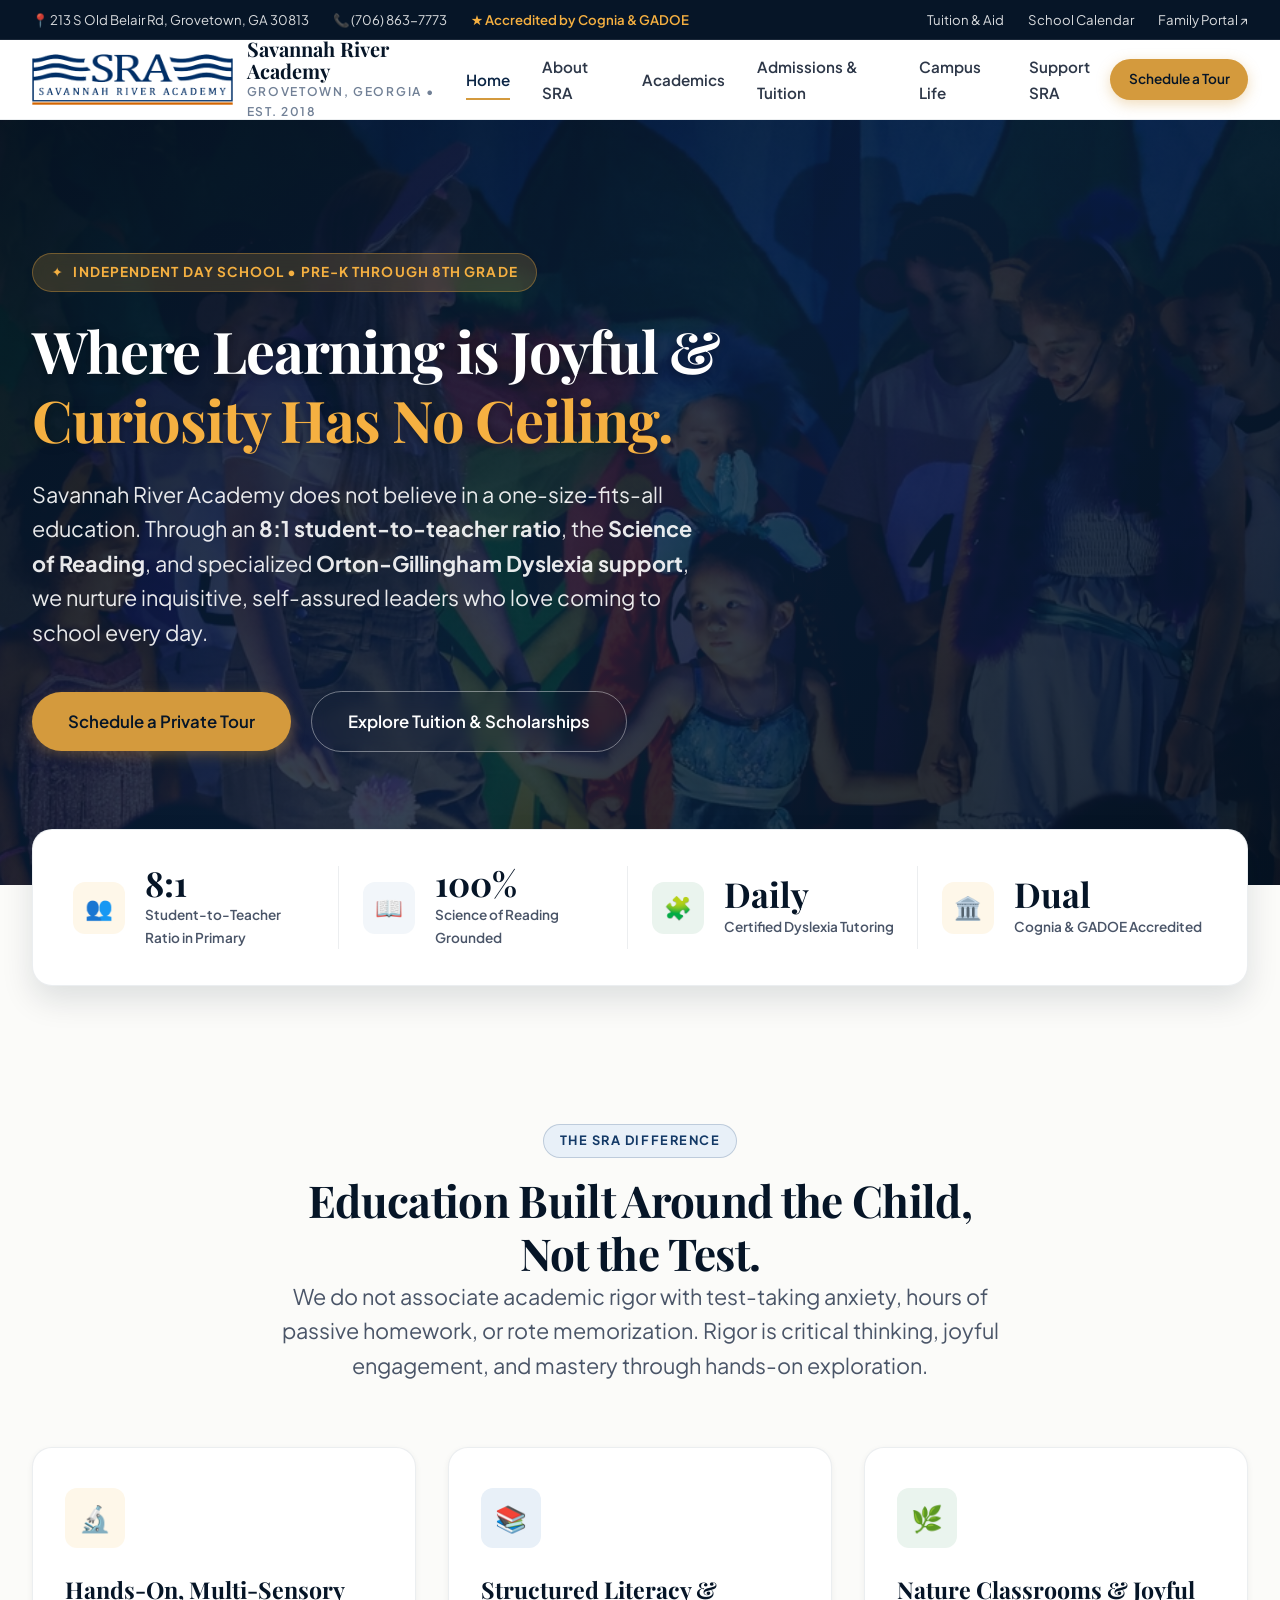
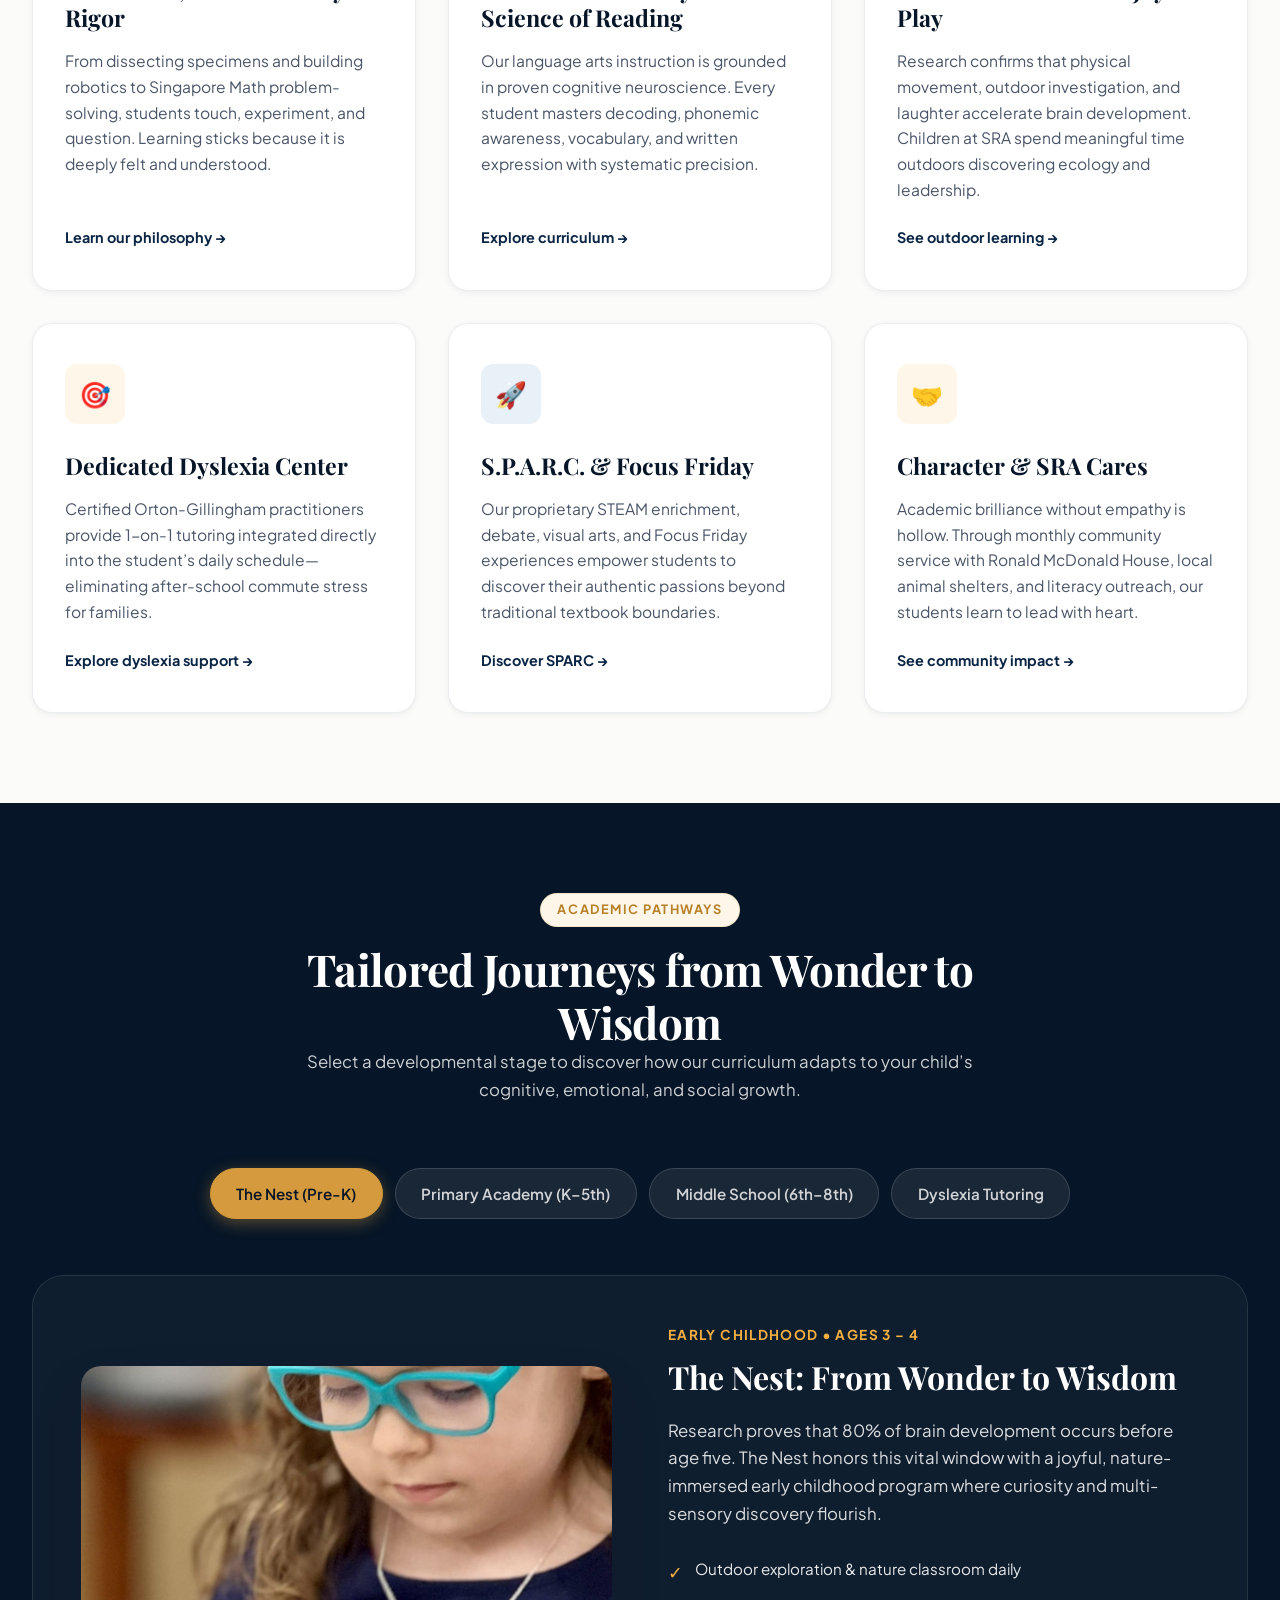
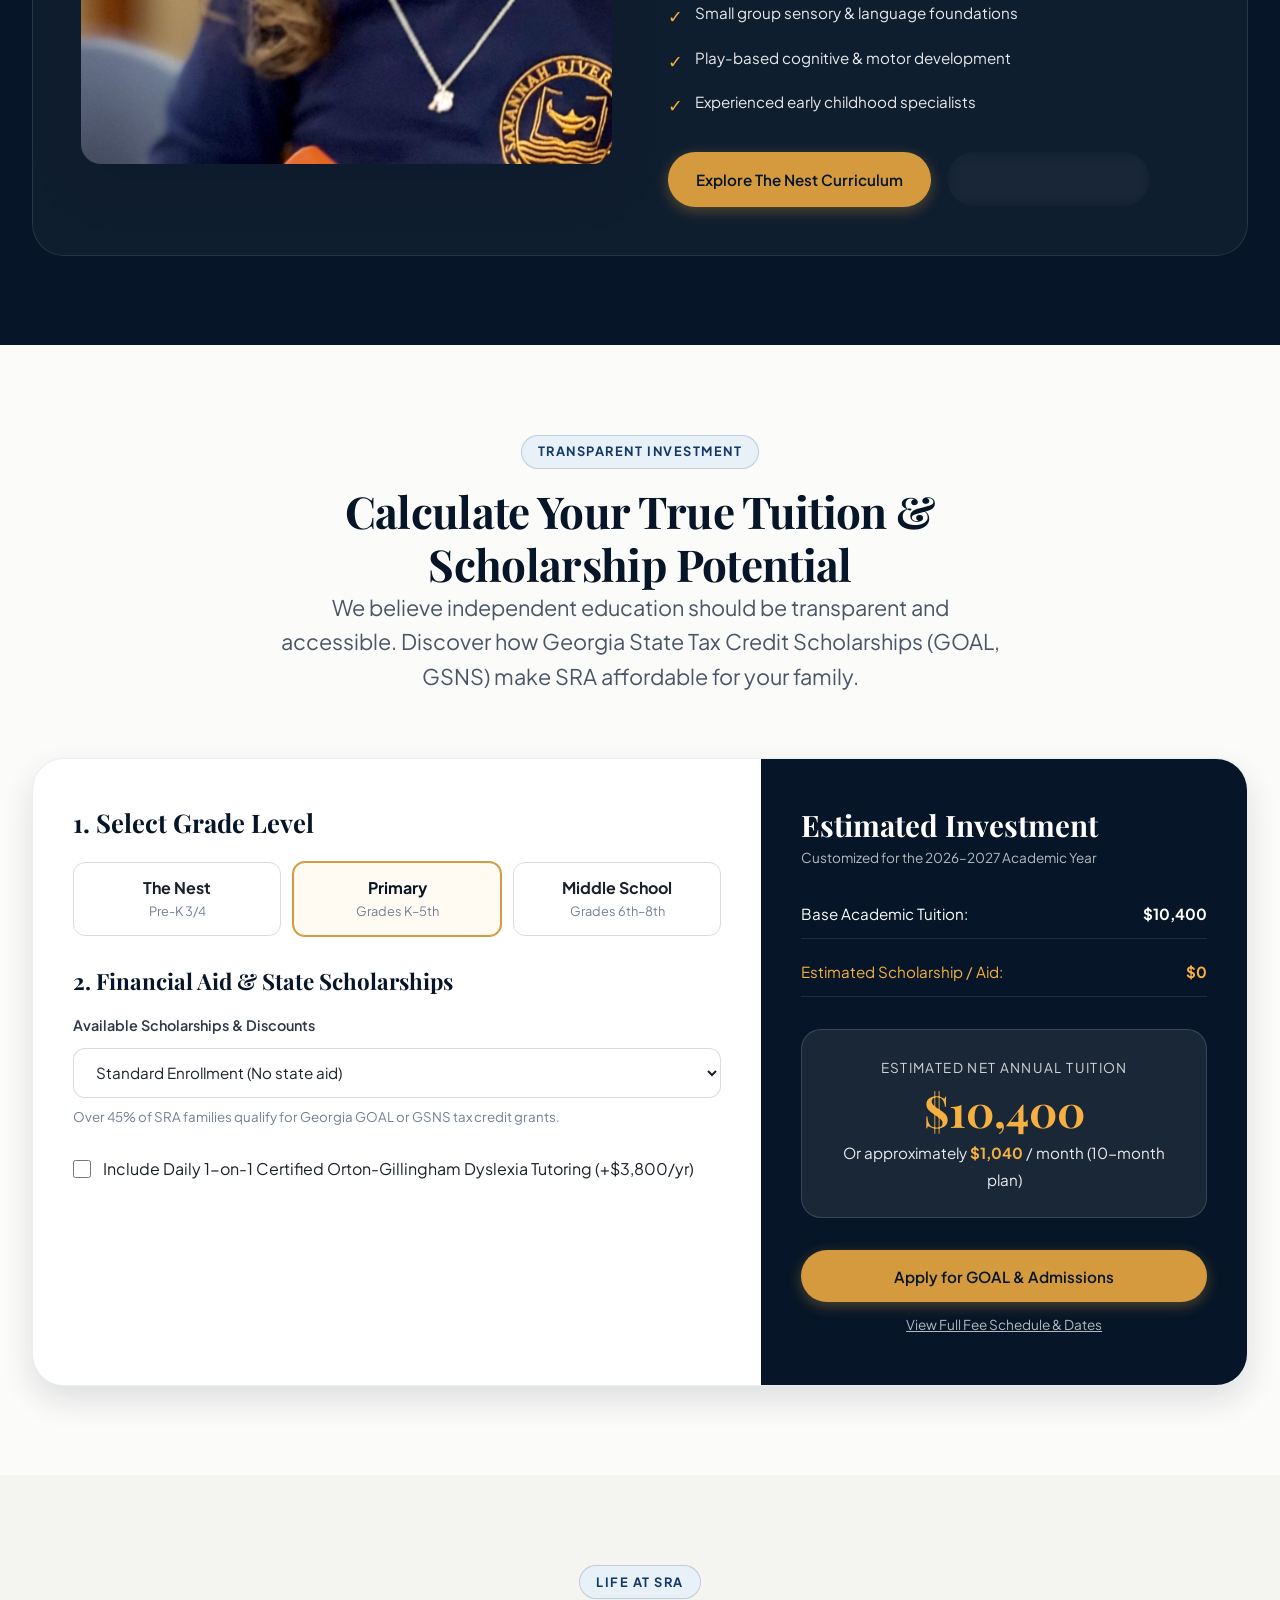
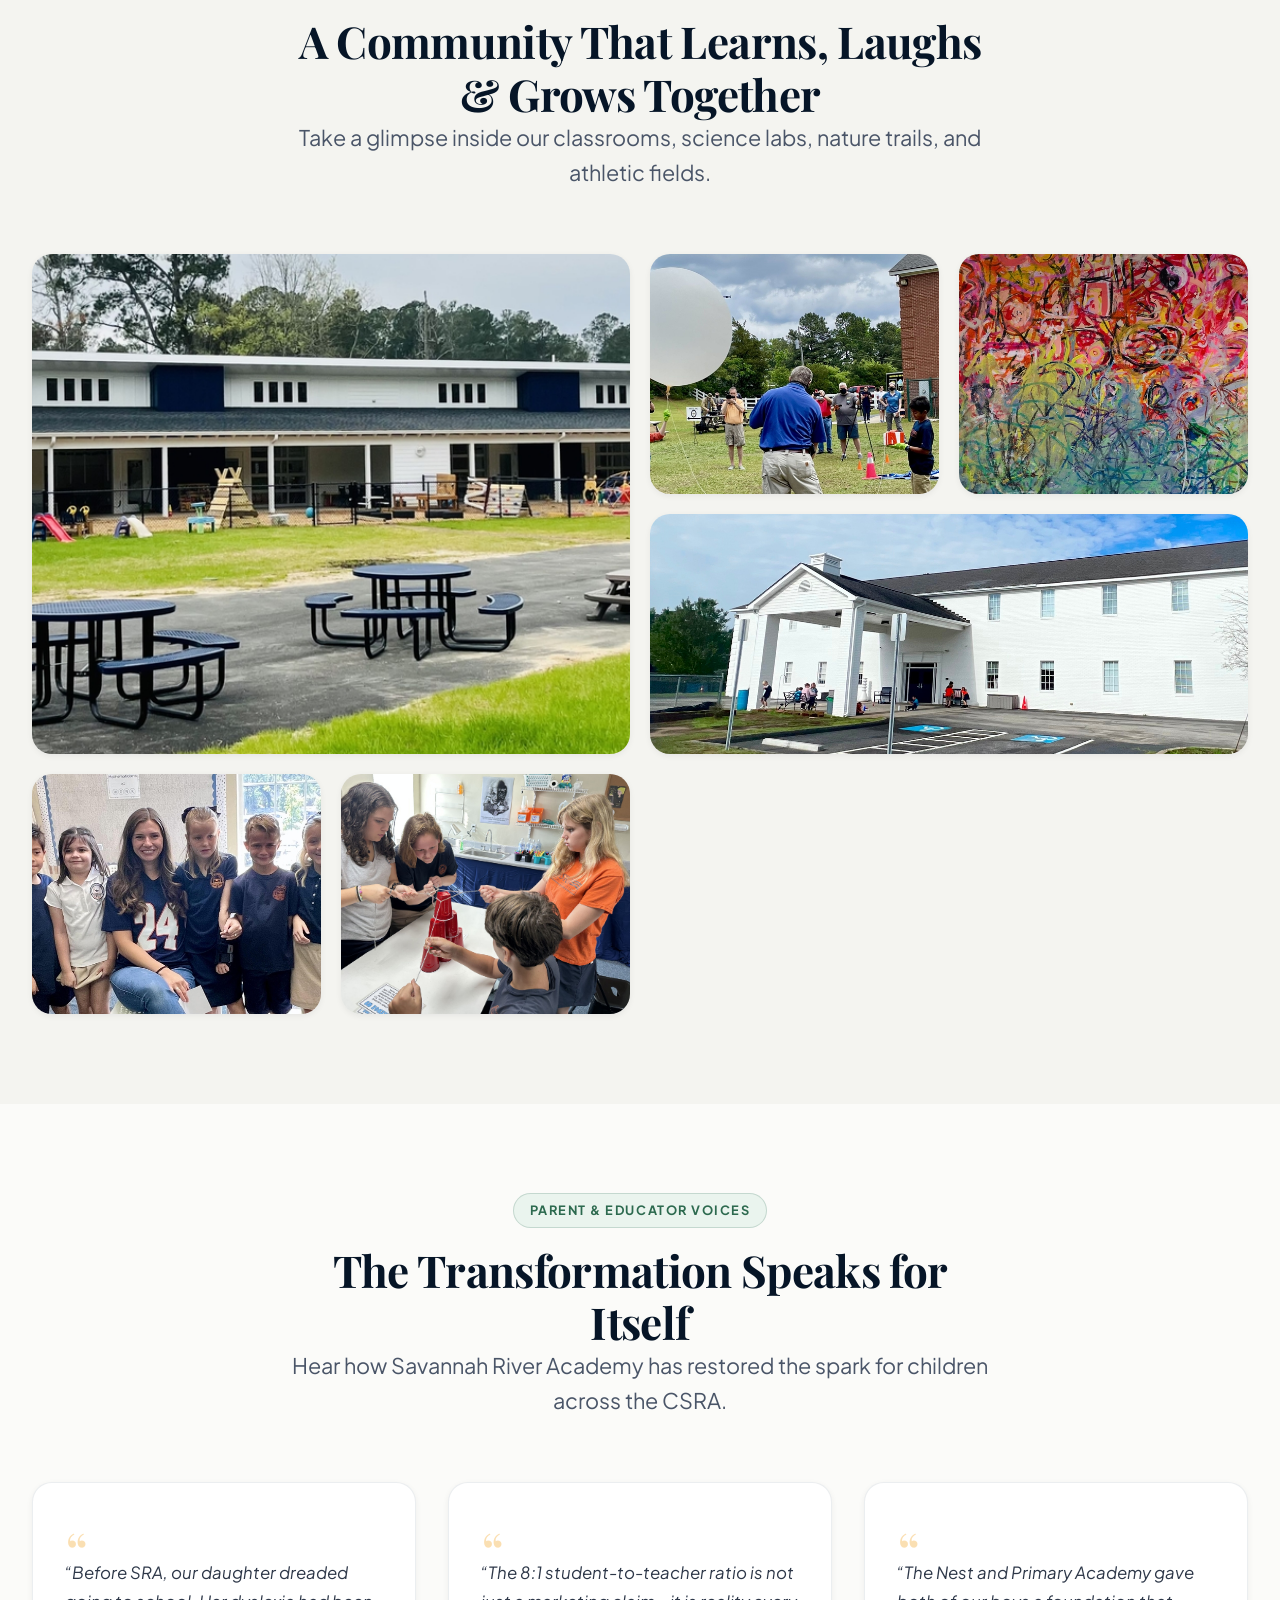
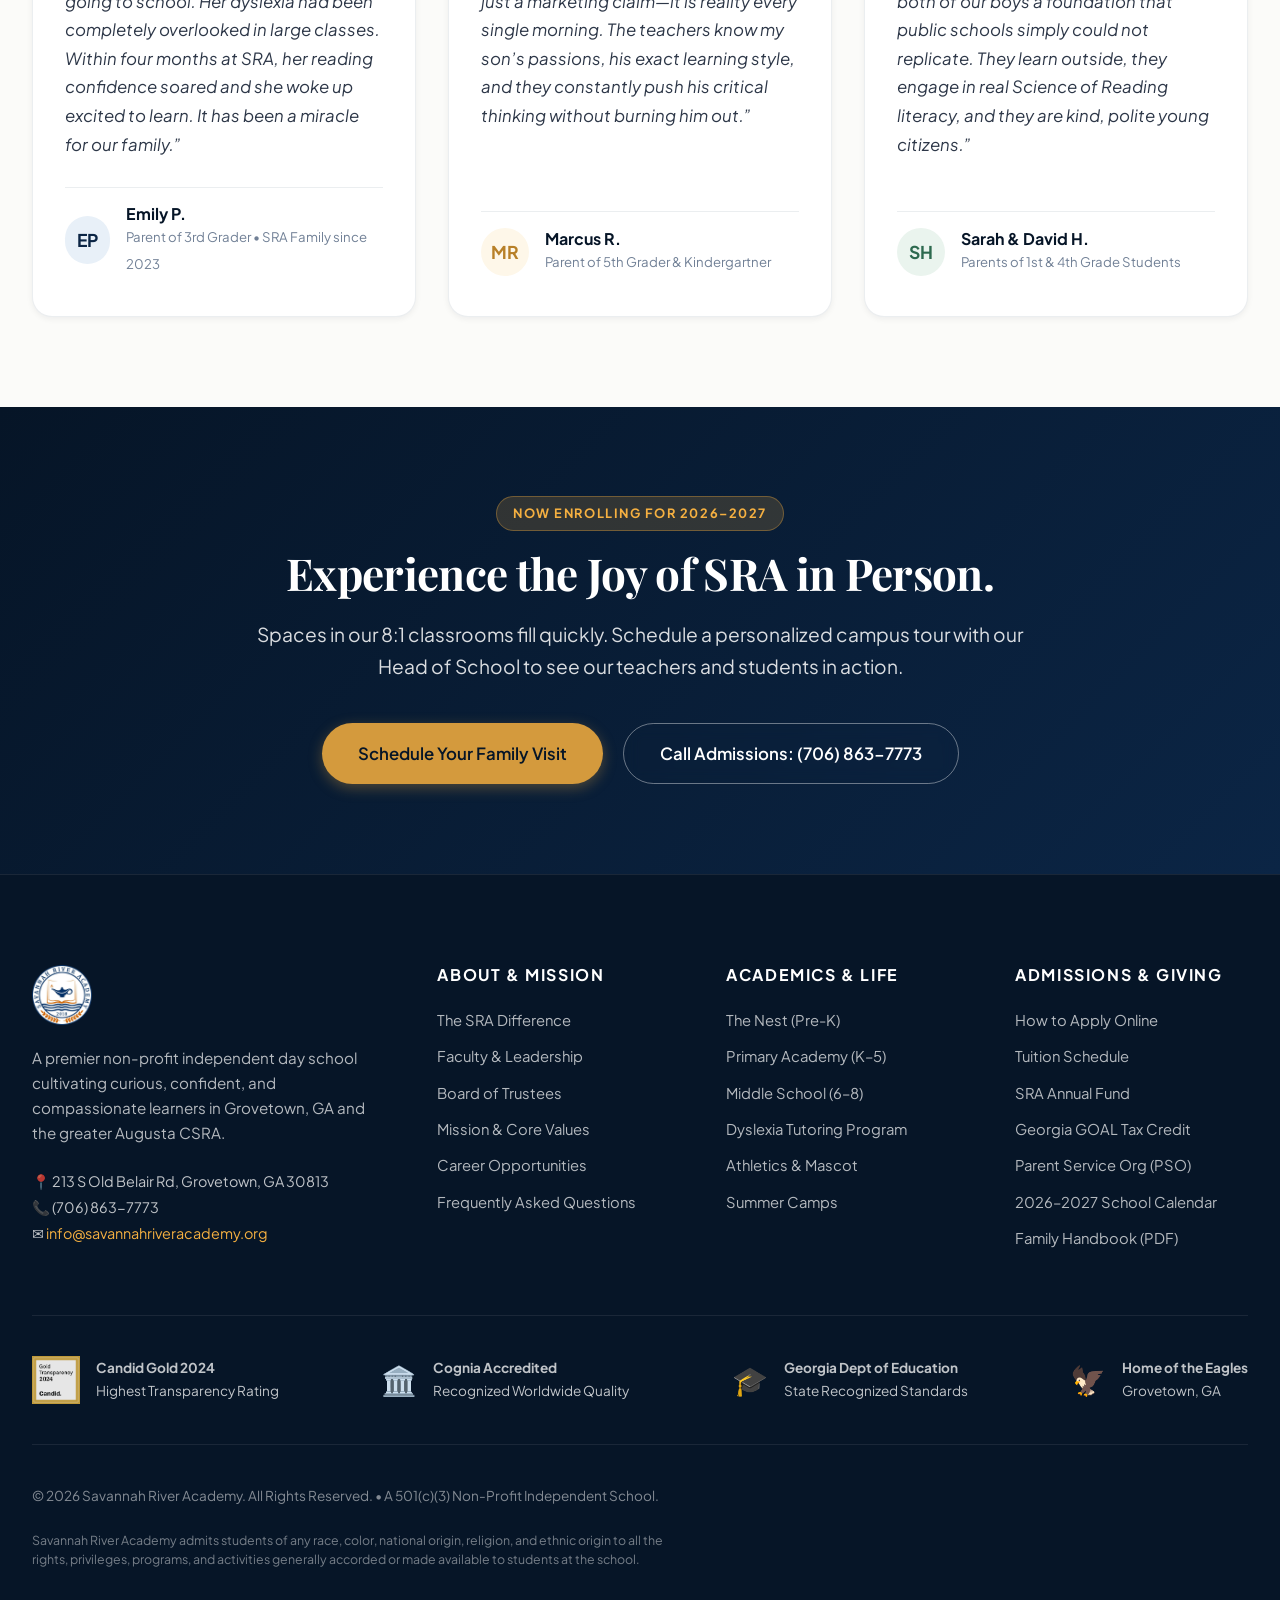
==== commit 4caff206: "add support page" ====
--- a/index.html
+++ b/index.html
@@ -51,6 +51,7 @@
         <a href="academics.html" class="nav-link">Academics</a>
         <a href="admissions.html" class="nav-link">Admissions & Tuition</a>
         <a href="campus-life.html" class="nav-link">Campus Life</a>
+        <a href="support.html" class="nav-link">Support SRA</a>
       </nav>
 
       <div class="header-actions">
@@ -82,6 +83,7 @@
         <a href="academics.html">Academics & Dyslexia Center</a>
         <a href="admissions.html">Admissions & Tuition</a>
         <a href="campus-life.html">Campus Life & Athletics</a>
+        <a href="support.html">Support SRA & Annual Fund</a>
         <a href="admissions.html#calculator">Tuition Estimator</a>
         <a href="assets/docs/SRA-Calendar-2026-2027.pdf" target="_blank">2026–2027 Calendar (PDF)</a>
         <a href="https://logins2.renweb.com/logins/ParentsWeb-Login.aspx" target="_blank" rel="noopener">Family Portal Login ↗</a>
@@ -535,12 +537,13 @@
         </div>
 
         <div class="footer-col">
-          <h4>Admissions &amp; Aid</h4>
+          <h4>Admissions &amp; Giving</h4>
           <div class="footer-links">
             <a href="admissions.html">How to Apply Online</a>
             <a href="admissions.html#tuition">Tuition Schedule</a>
-            <a href="admissions.html#goal">Georgia GOAL Scholarships</a>
-            <a href="admissions.html#gsns">Georgia Special Needs (GSNS)</a>
+            <a href="support.html#annual-fund">SRA Annual Fund</a>
+            <a href="support.html#goal">Georgia GOAL Tax Credit</a>
+            <a href="support.html#pso">Parent Service Org (PSO)</a>
             <a href="assets/docs/SRA-Calendar-2026-2027.pdf" target="_blank">2026–2027 School Calendar</a>
             <a href="assets/docs/Family-Handbook.pdf" target="_blank">Family Handbook (PDF)</a>
           </div>
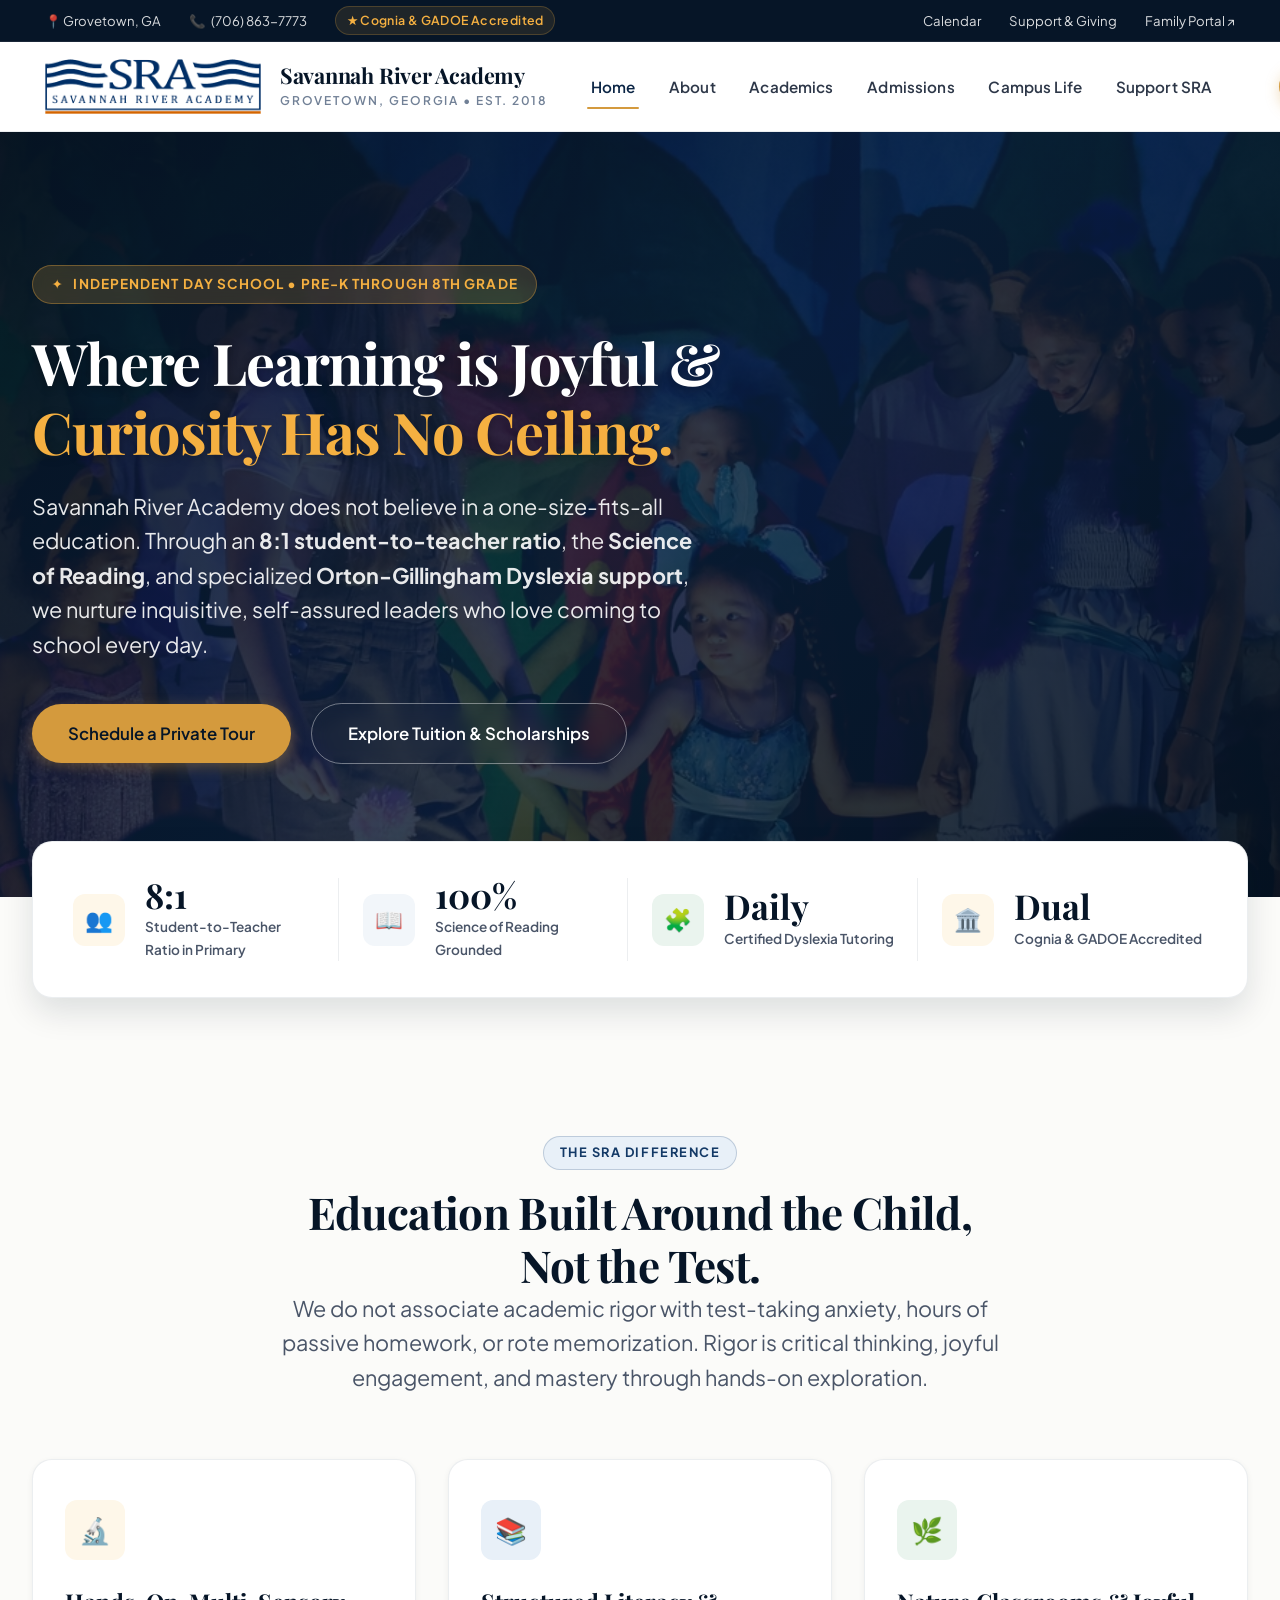
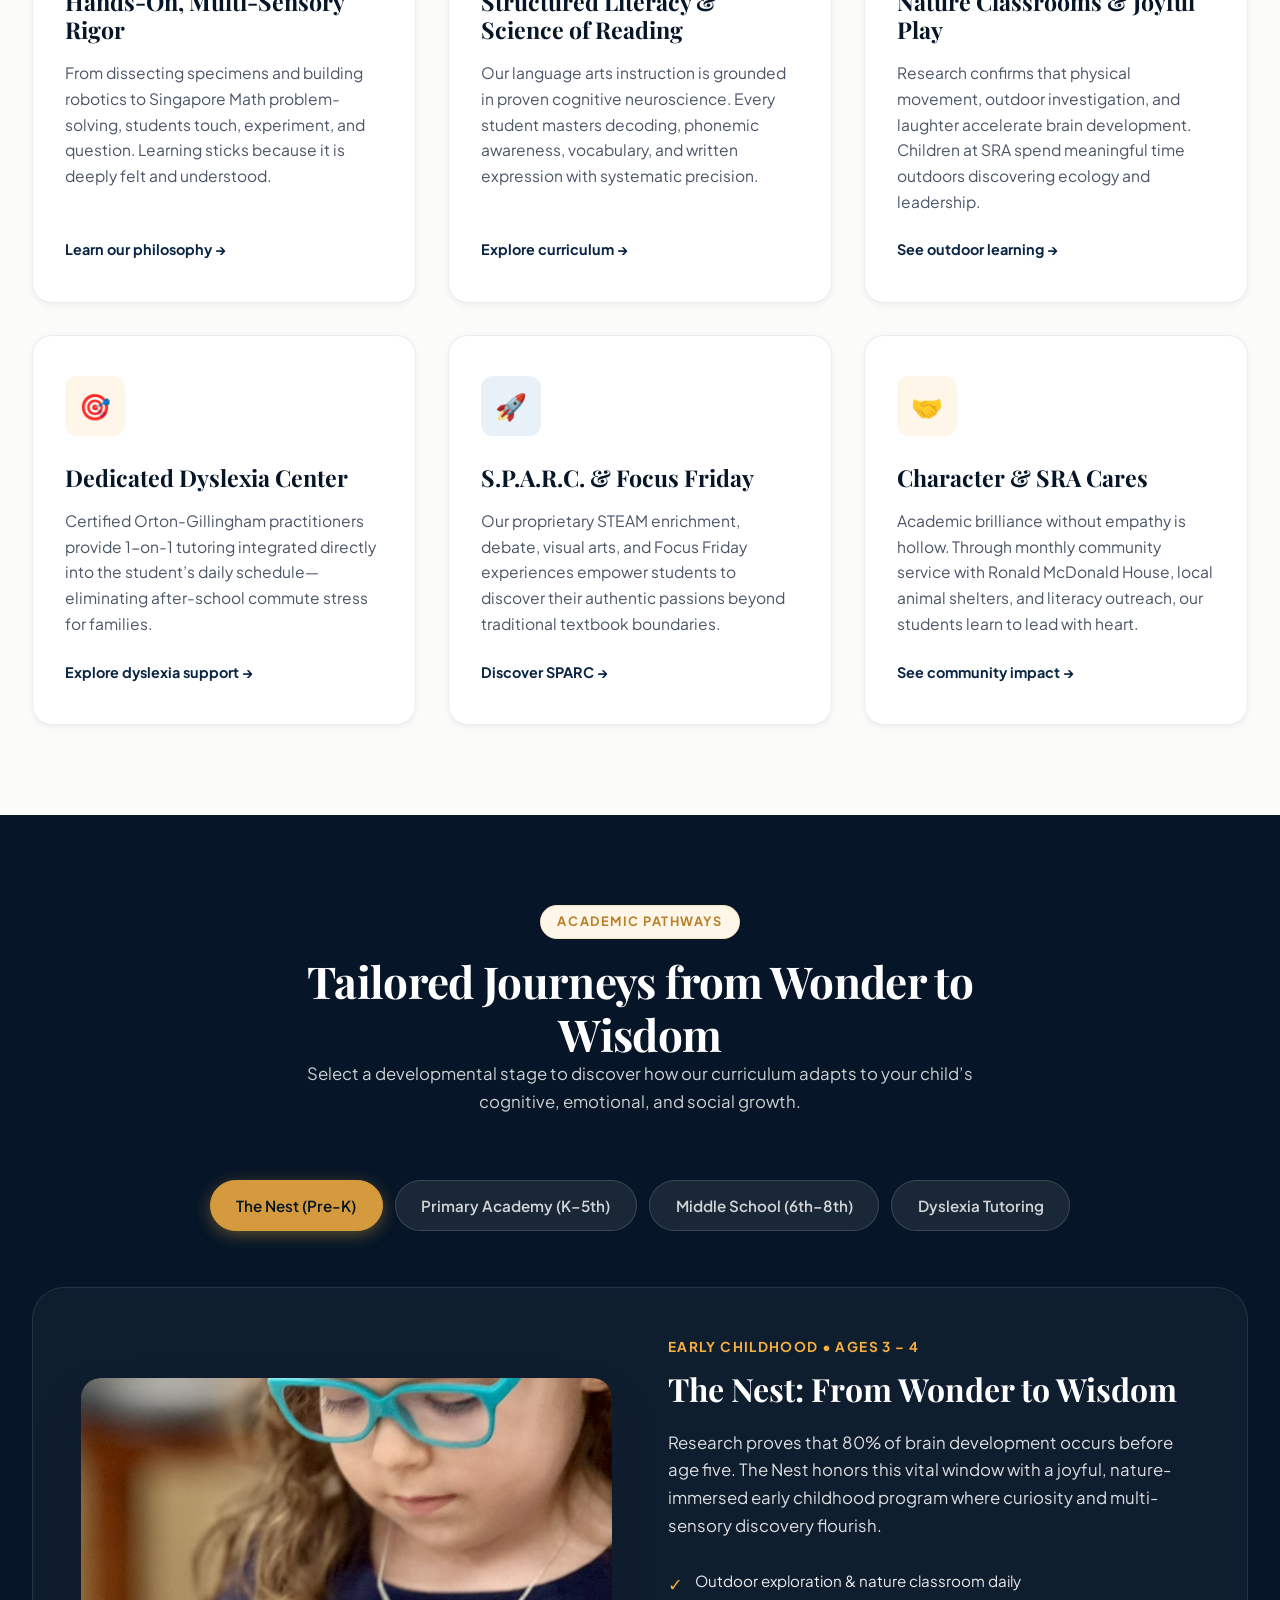
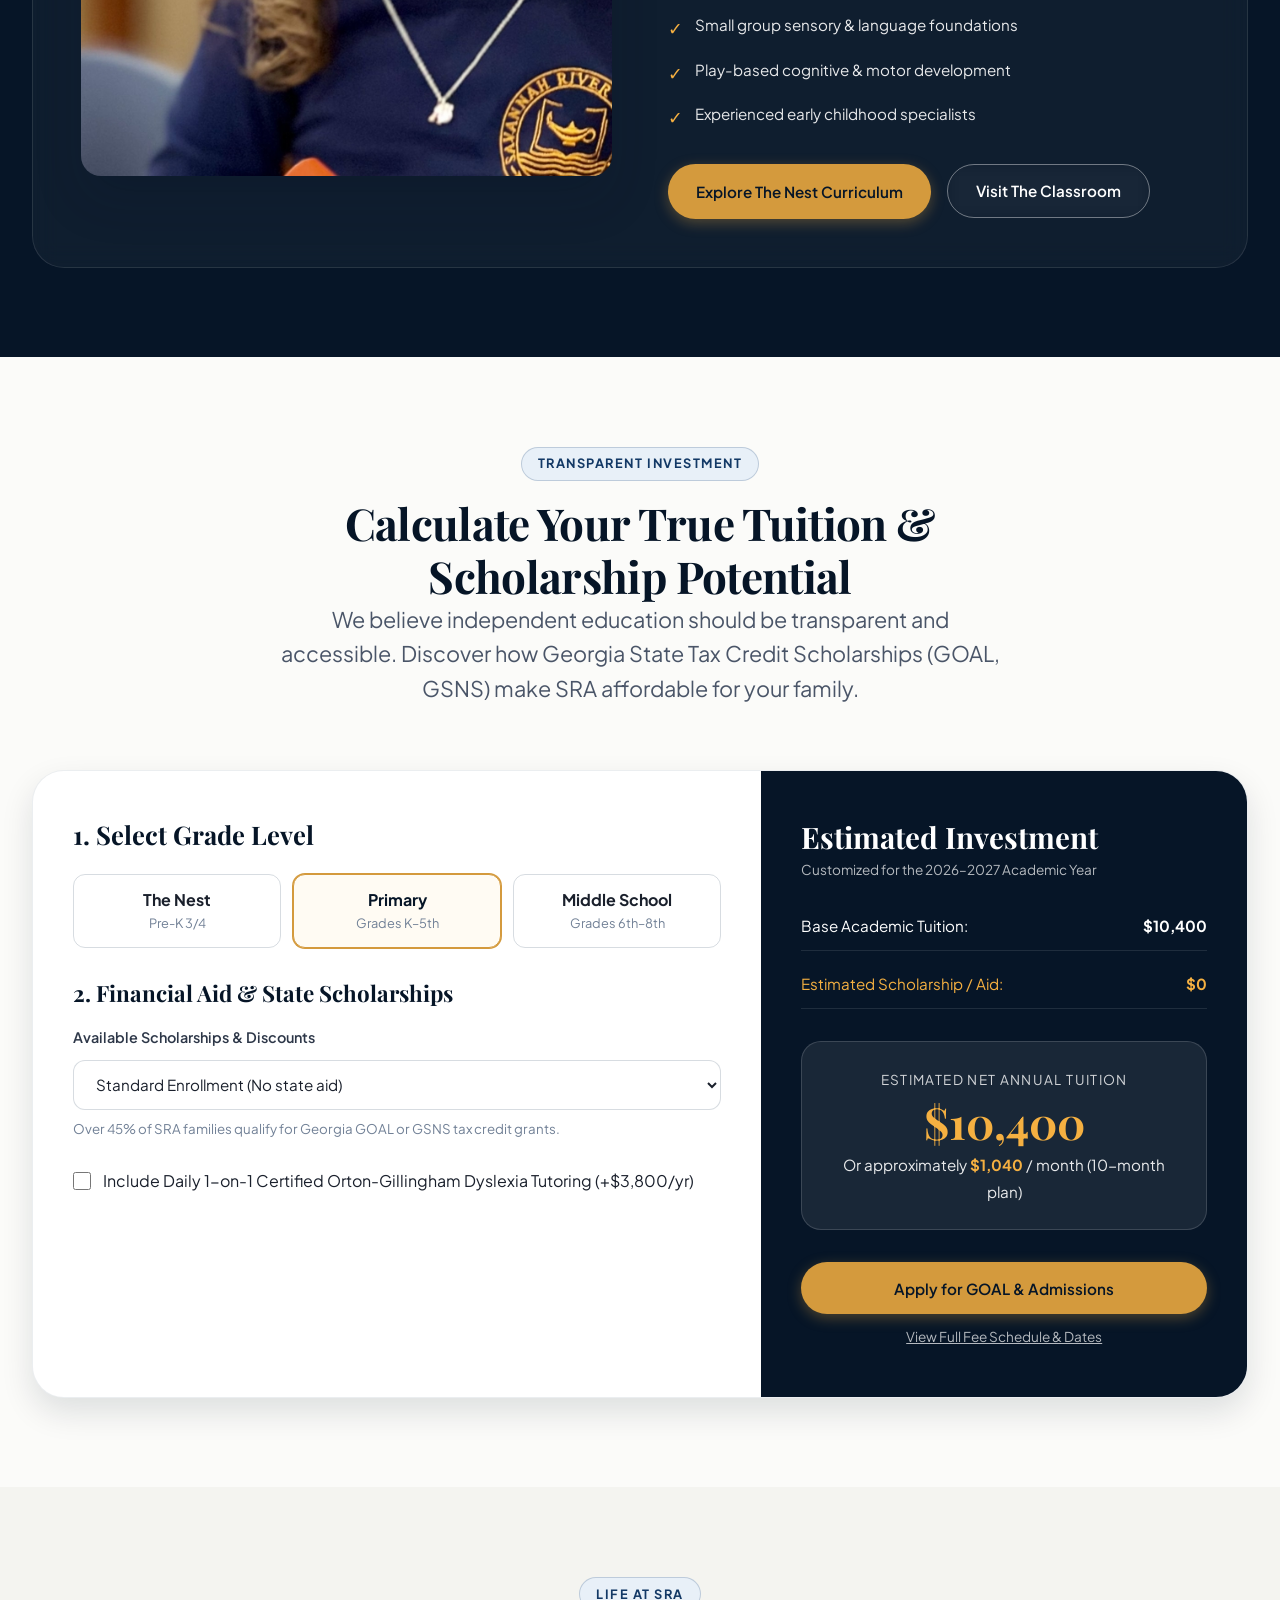
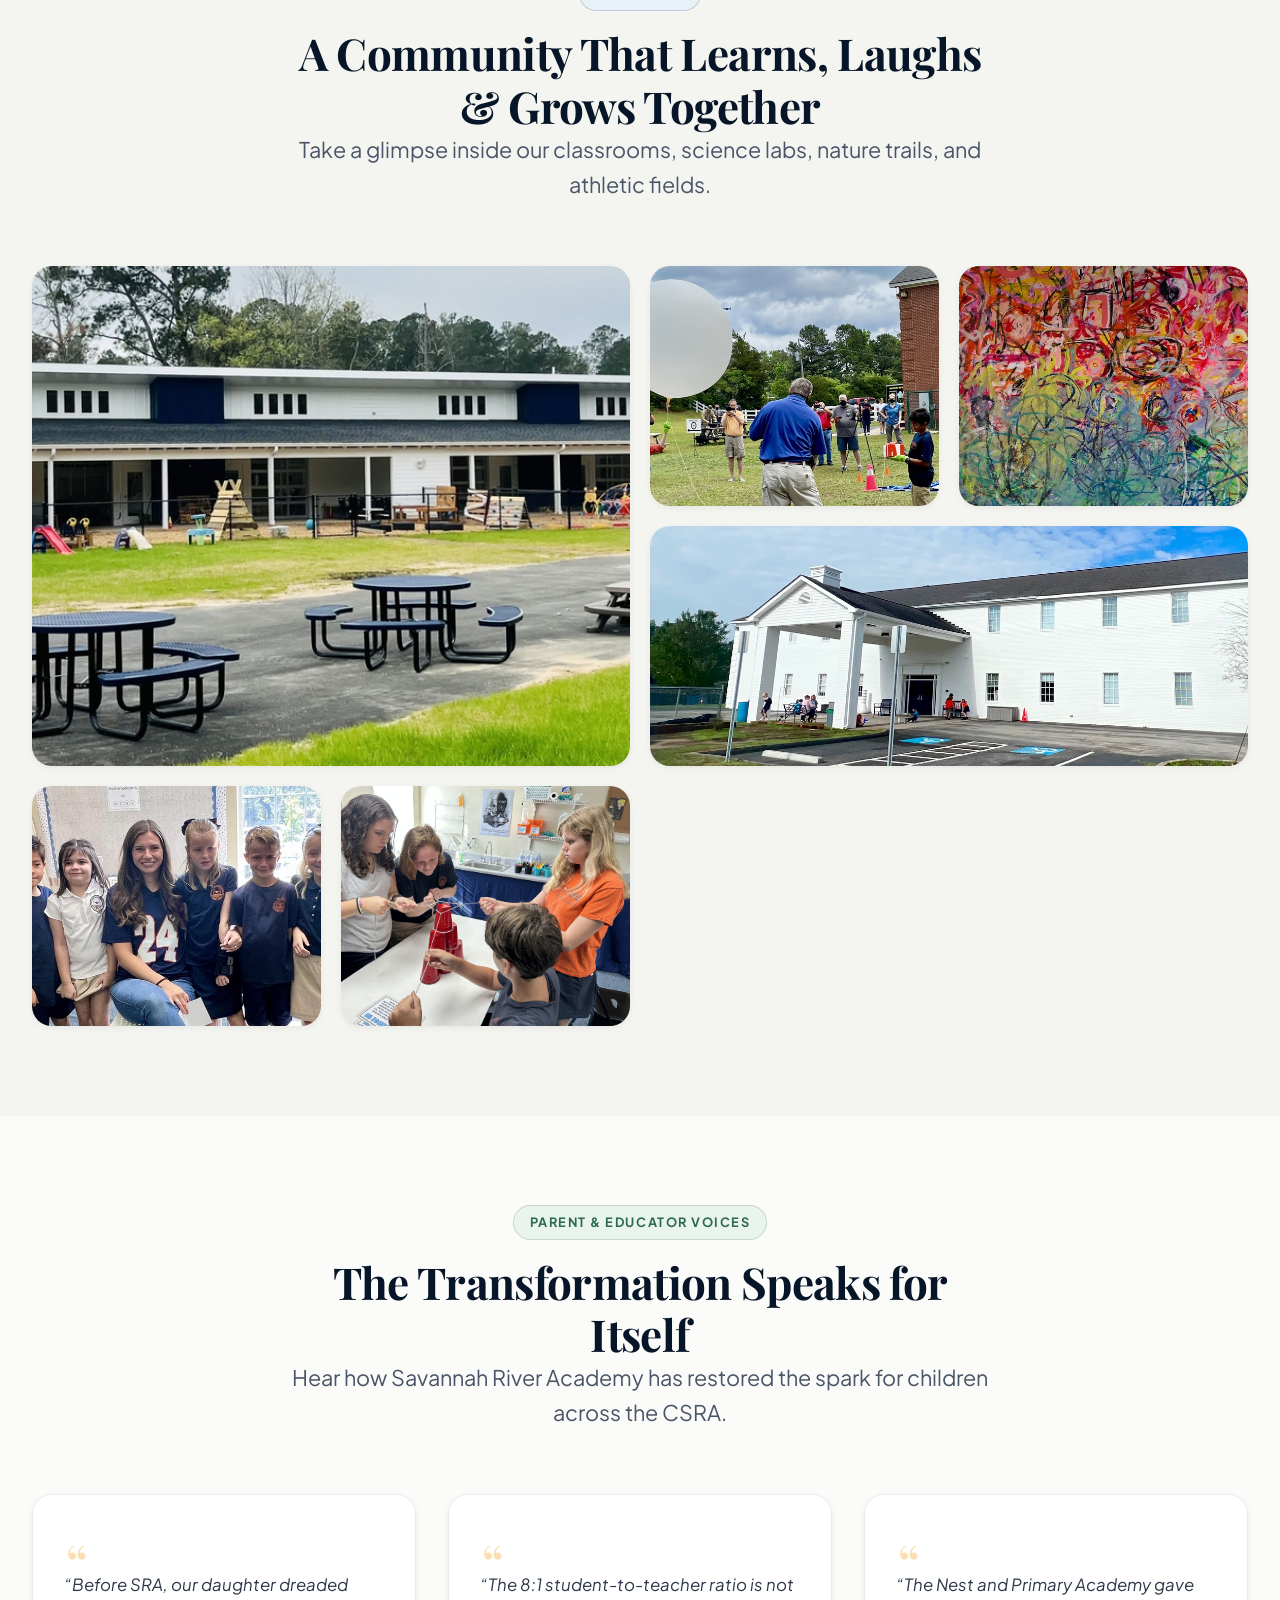
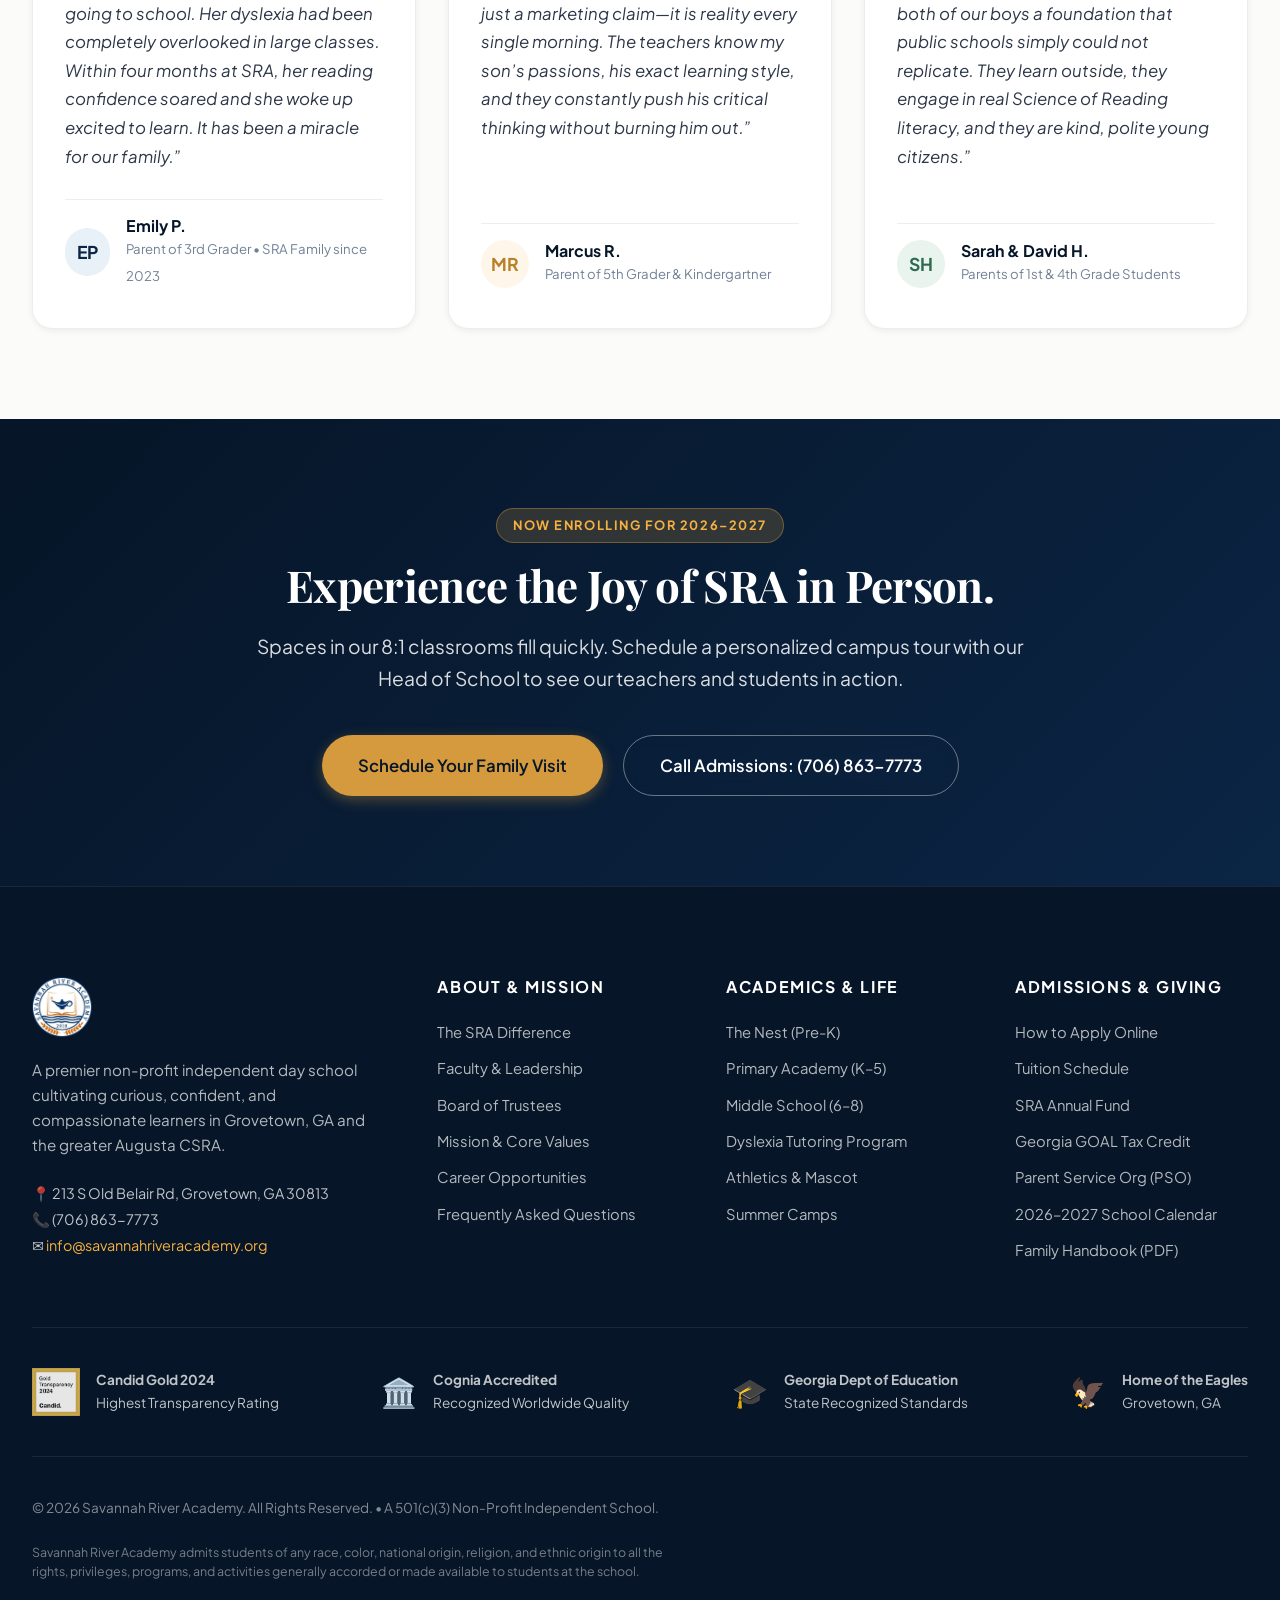
==== commit 3d02a519: "update spacing" ====
--- a/index.html
+++ b/index.html
@@ -22,13 +22,13 @@
   <div class="top-bar">
     <div class="container">
       <div class="top-bar-contact">
-        <span>📍 213 S Old Belair Rd, Grovetown, GA 30813</span>
+        <span>📍 Grovetown, GA</span>
         <span>📞 <a href="tel:7068637773">(706) 863-7773</a></span>
-        <span class="top-bar-tag">★ Accredited by Cognia & GADOE</span>
+        <span class="top-bar-tag">★ Cognia &amp; GADOE Accredited</span>
       </div>
       <div class="top-bar-links">
-        <a href="admissions.html#tuition">Tuition & Aid</a>
-        <a href="about.html#calendar">School Calendar</a>
+        <a href="assets/docs/SRA-Calendar-2026-2027.pdf" target="_blank">Calendar</a>
+        <a href="support.html">Support &amp; Giving</a>
         <a href="https://logins2.renweb.com/logins/ParentsWeb-Login.aspx" target="_blank" rel="noopener">Family Portal ↗</a>
       </div>
     </div>
@@ -47,15 +47,14 @@
 
       <nav class="nav-menu" aria-label="Primary Navigation">
         <a href="index.html" class="nav-link active">Home</a>
-        <a href="about.html" class="nav-link">About SRA</a>
+        <a href="about.html" class="nav-link">About</a>
         <a href="academics.html" class="nav-link">Academics</a>
-        <a href="admissions.html" class="nav-link">Admissions & Tuition</a>
+        <a href="admissions.html" class="nav-link">Admissions</a>
         <a href="campus-life.html" class="nav-link">Campus Life</a>
         <a href="support.html" class="nav-link">Support SRA</a>
       </nav>
 
       <div class="header-actions">
-        <a href="tel:7068637773" class="btn btn-sm btn-outline-navy" style="display: none; @media(min-width: 900px){display: inline-flex;}">Call Us</a>
         <button class="btn btn-sm btn-primary btn-tour-trigger">Schedule a Tour</button>
         <button class="menu-toggle" id="drawer-open" aria-label="Open Navigation Menu" aria-controls="drawer" aria-expanded="false">
           <span></span>
--- a/assets/css/main.css
+++ b/assets/css/main.css
@@ -321,28 +321,40 @@
 }
 
 /* --------------------------------------------------------------------------
-   5. NAVIGATION & TOP BAR
+   5. NAVIGATION & TOP BAR (SPACIOUS & REFINED)
    -------------------------------------------------------------------------- */
 .top-bar {
   background-color: var(--color-navy-900);
   color: rgba(255, 255, 255, 0.85);
   font-size: 0.825rem;
-  height: var(--topbar-height);
+  min-height: 42px;
   border-bottom: 1px solid rgba(255, 255, 255, 0.08);
   display: flex;
   align-items: center;
 }
 
 .top-bar .container {
+  max-width: 1520px;
+  width: 100%;
+  padding-inline: clamp(1.25rem, 3.5vw, 3rem);
   display: flex;
   justify-content: space-between;
   align-items: center;
-}
-
-.top-bar-links, .top-bar-contact {
-  display: flex;
-  align-items: center;
-  gap: 1.5rem;
+  gap: 2rem;
+}
+
+.top-bar-contact, .top-bar-links {
+  display: flex;
+  align-items: center;
+  gap: 1.75rem;
+  flex-wrap: wrap;
+}
+
+.top-bar-contact span, .top-bar-links a {
+  display: inline-flex;
+  align-items: center;
+  gap: 0.4rem;
+  transition: color var(--transition-fast);
 }
 
 .top-bar-links a:hover, .top-bar-contact a:hover {
@@ -352,9 +364,12 @@
 .top-bar-tag {
   color: var(--color-gold-400);
   font-weight: 600;
-  display: flex;
-  align-items: center;
-  gap: 0.35rem;
+  background: rgba(212, 154, 61, 0.12);
+  padding: 0.2rem 0.65rem;
+  border-radius: var(--radius-full);
+  border: 1px solid rgba(212, 154, 61, 0.25);
+  font-size: 0.775rem;
+  letter-spacing: 0.03em;
 }
 
 /* Main Sticky Header */
@@ -362,36 +377,46 @@
   position: sticky;
   top: 0;
   z-index: 100;
-  height: var(--header-height);
-  background-color: rgba(255, 255, 255, 0.95);
+  height: 90px;
+  background-color: rgba(255, 255, 255, 0.98);
   backdrop-filter: blur(16px);
   border-bottom: 1px solid var(--border-light);
-  transition: all var(--transition-base);
+  transition: height var(--transition-base), box-shadow var(--transition-base);
 }
 
 .main-header.scrolled {
-  box-shadow: var(--shadow-md);
-  height: 72px;
+  box-shadow: 0 4px 20px rgba(6, 21, 39, 0.08);
+  height: 76px;
 }
 
 .main-header .container {
+  max-width: 1520px;
+  width: 100%;
+  padding-inline: clamp(1.25rem, 3.5vw, 3rem);
   display: flex;
   align-items: center;
   justify-content: space-between;
   height: 100%;
+  gap: clamp(1.5rem, 3vw, 3.5rem);
 }
 
 .header-brand {
   display: flex;
   align-items: center;
-  gap: 0.85rem;
+  gap: 1.15rem;
   text-decoration: none;
+  flex-shrink: 0;
 }
 
 .header-brand img {
-  height: 52px;
+  height: 56px;
   width: auto;
   object-fit: contain;
+  transition: height var(--transition-base);
+}
+
+.main-header.scrolled .header-brand img {
+  height: 48px;
 }
 
 .header-brand-text {
@@ -401,34 +426,40 @@
 
 .header-brand-name {
   font-family: var(--font-serif);
-  font-size: 1.25rem;
+  font-size: 1.35rem;
   font-weight: 700;
   color: var(--color-navy-900);
-  line-height: 1.1;
+  line-height: 1.15;
+  letter-spacing: -0.01em;
 }
 
 .header-brand-sub {
   font-size: 0.75rem;
   text-transform: uppercase;
-  letter-spacing: 0.14em;
+  letter-spacing: 0.16em;
   color: var(--color-slate-500);
   font-weight: 600;
+  margin-top: 0.2rem;
 }
 
 /* Nav Menu */
 .nav-menu {
   display: flex;
   align-items: center;
-  gap: 2rem;
+  gap: clamp(1.25rem, 2vw, 2.5rem);
+  margin-left: auto;
+  margin-right: 1.5rem;
 }
 
 .nav-link {
   font-size: 0.95rem;
   font-weight: 600;
   color: var(--color-slate-800);
-  padding: 0.5rem 0;
+  padding: 0.65rem 0.25rem;
   position: relative;
   transition: color var(--transition-fast);
+  white-space: nowrap;
+  letter-spacing: 0.01em;
 }
 
 .nav-link::after {
@@ -437,8 +468,9 @@
   bottom: 0;
   left: 0;
   width: 0%;
-  height: 2px;
+  height: 2.5px;
   background-color: var(--color-gold-500);
+  border-radius: var(--radius-full);
   transition: width var(--transition-base);
 }
 
@@ -453,7 +485,8 @@
 .header-actions {
   display: flex;
   align-items: center;
-  gap: 1rem;
+  gap: 1.25rem;
+  flex-shrink: 0;
 }
 
 /* Mobile Hamburger Button */
@@ -1394,7 +1427,7 @@
 /* --------------------------------------------------------------------------
    15. RESPONSIVE BREAKPOINTS
    -------------------------------------------------------------------------- */
-@media (max-width: 1024px) {
+@media (max-width: 1180px) {
   .nav-menu { display: none; }
   .menu-toggle { display: flex; }
   .stat-item { border-right: none; }
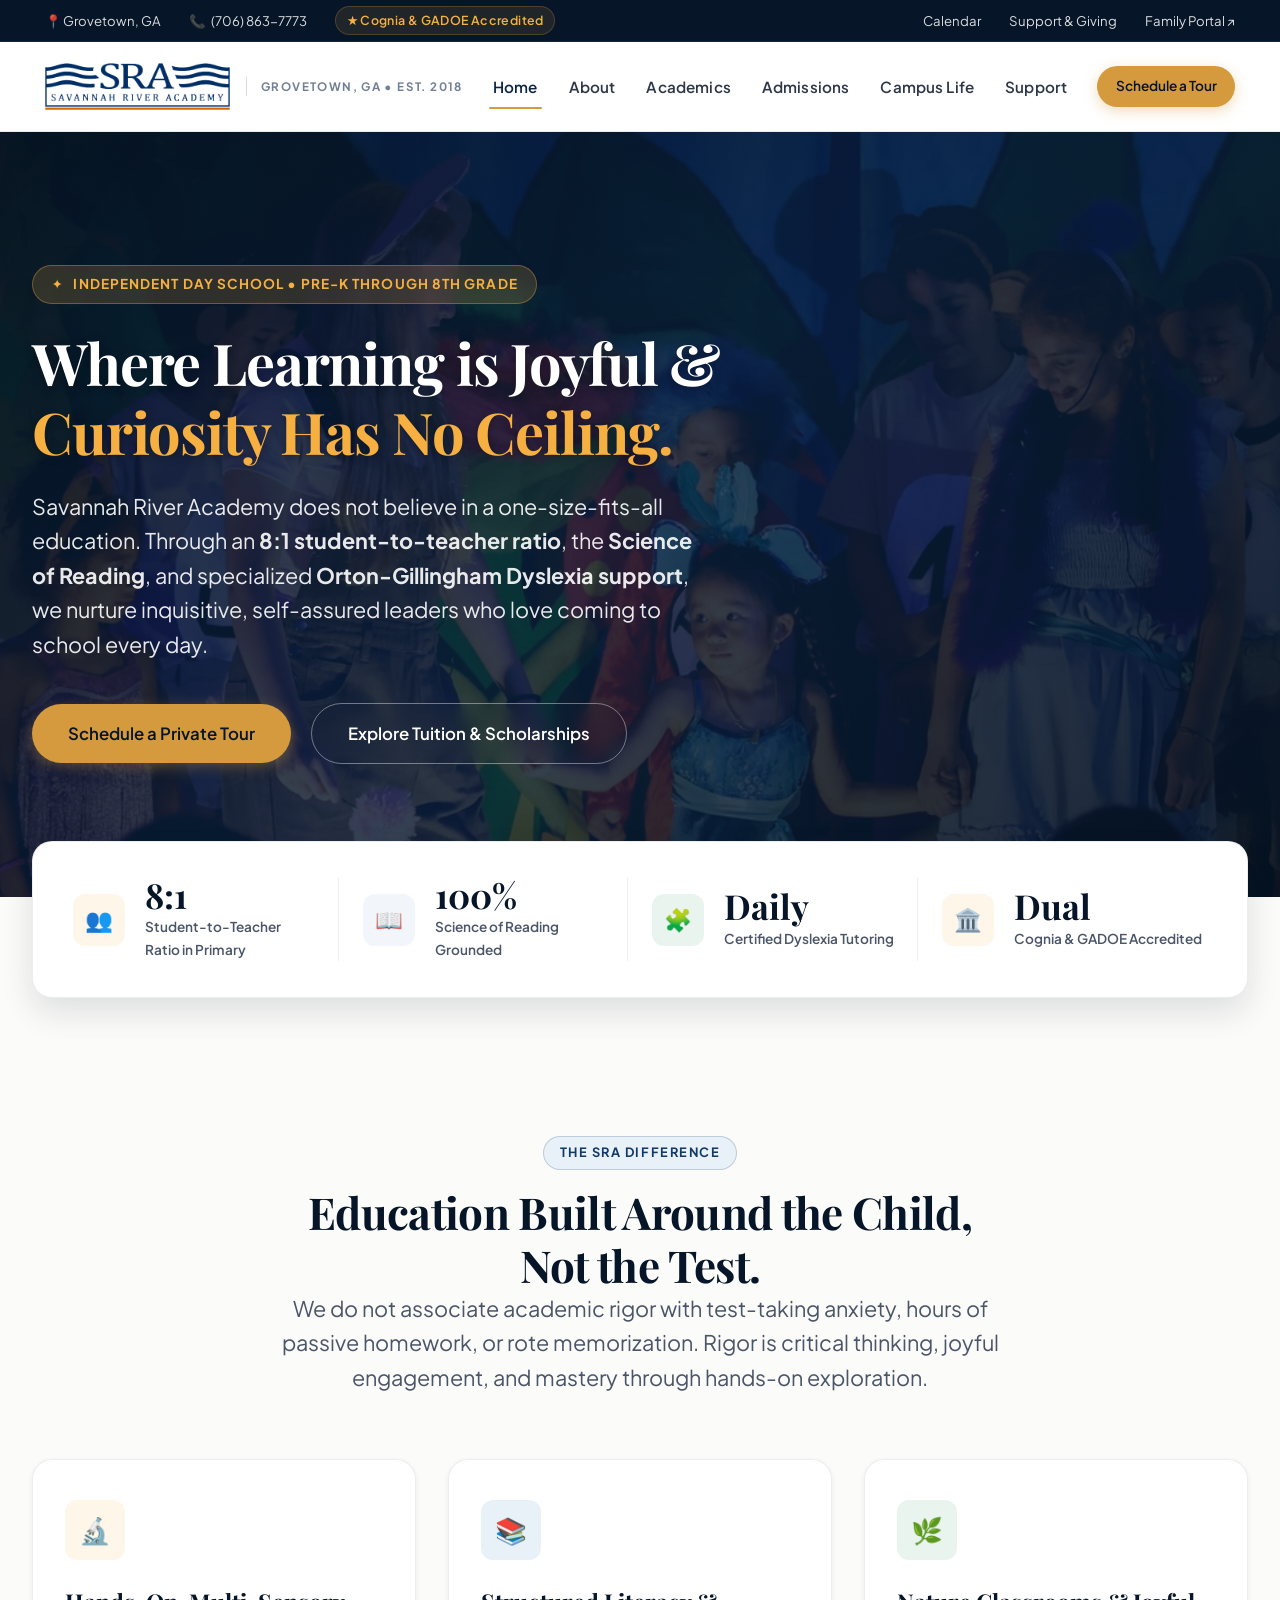
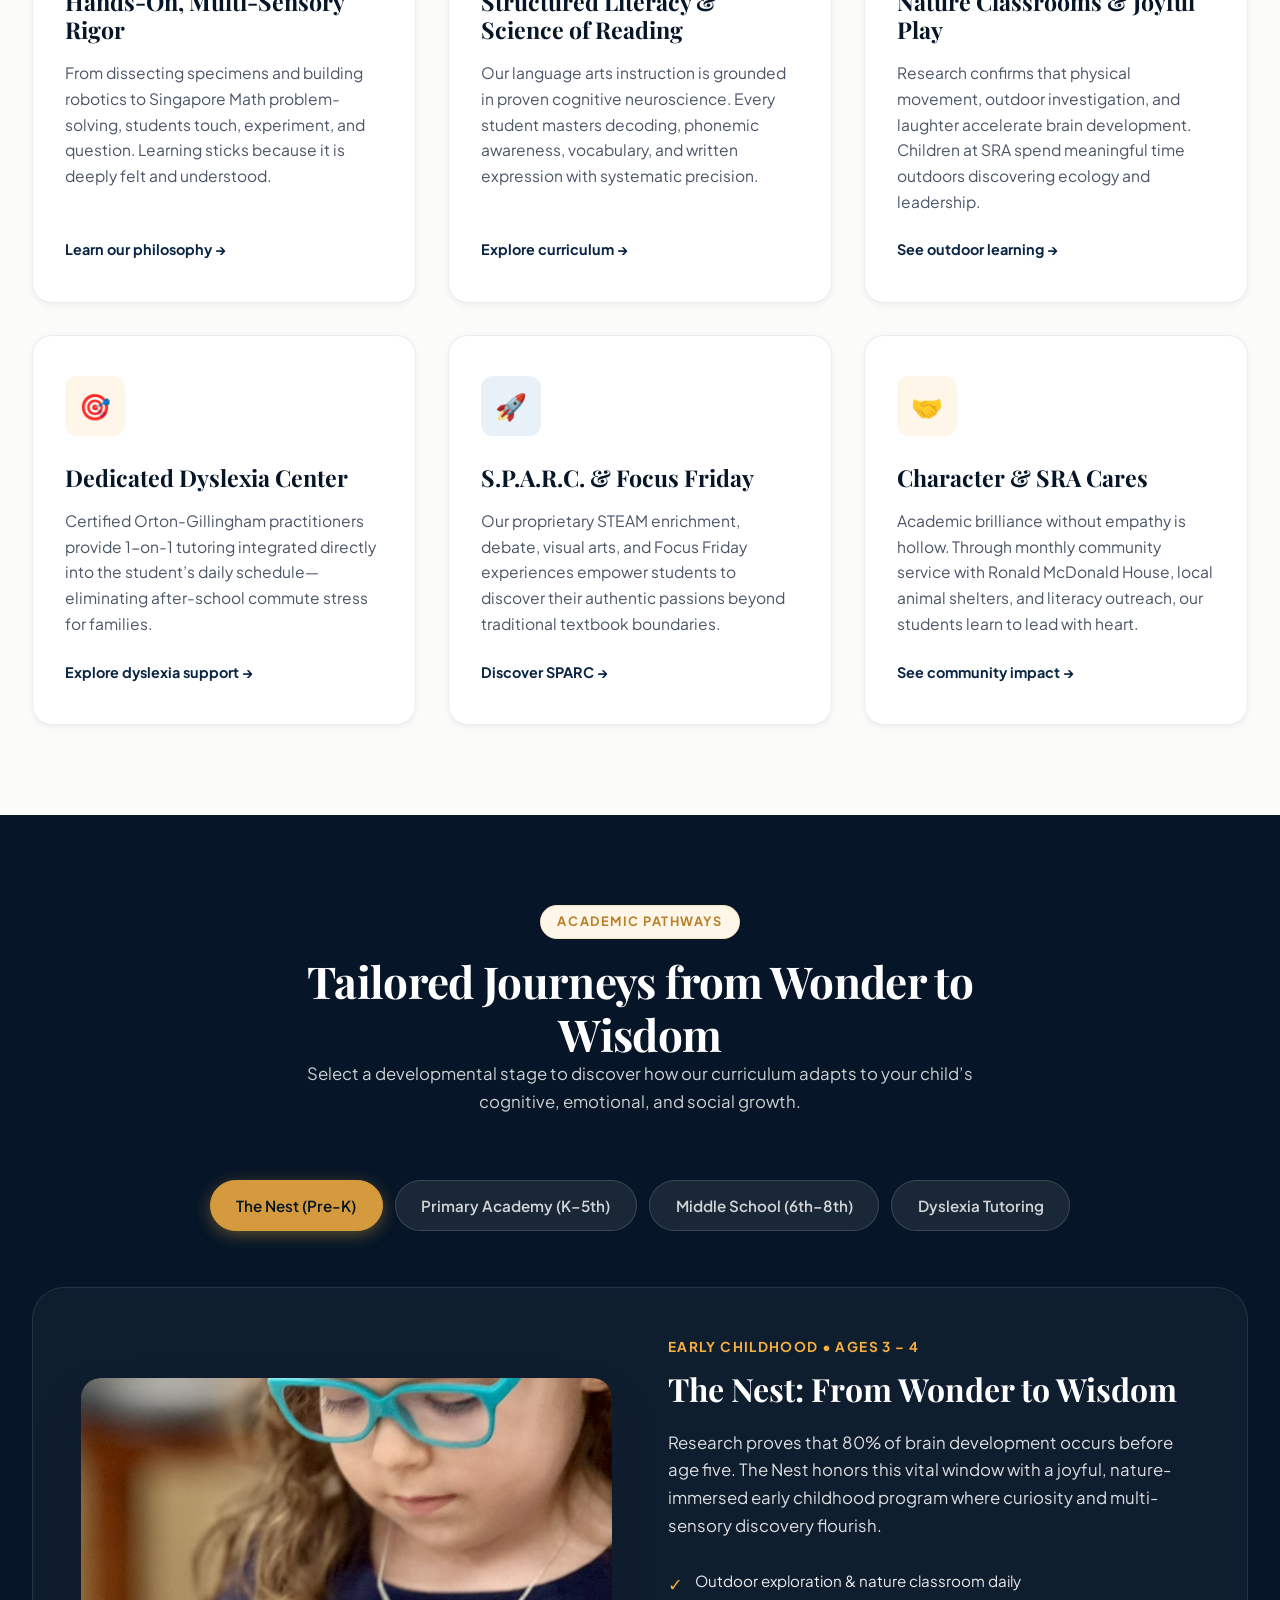
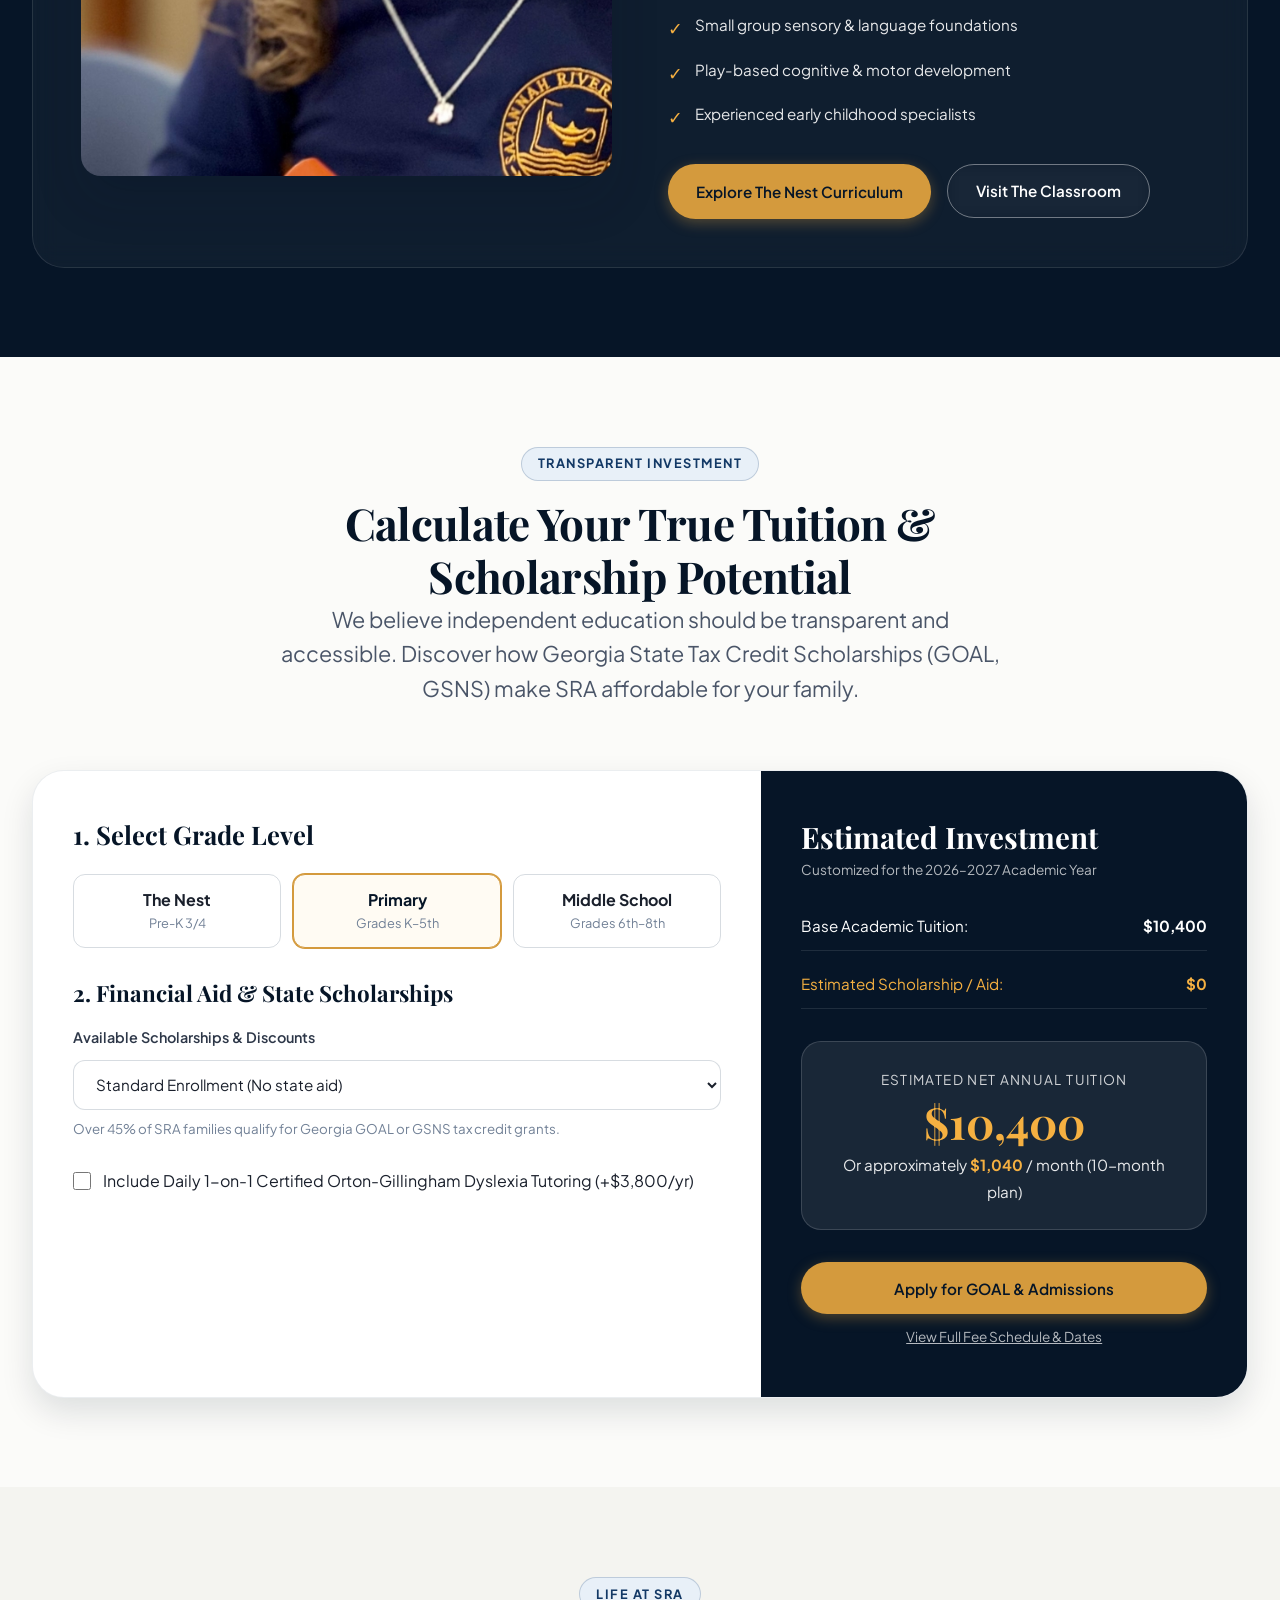
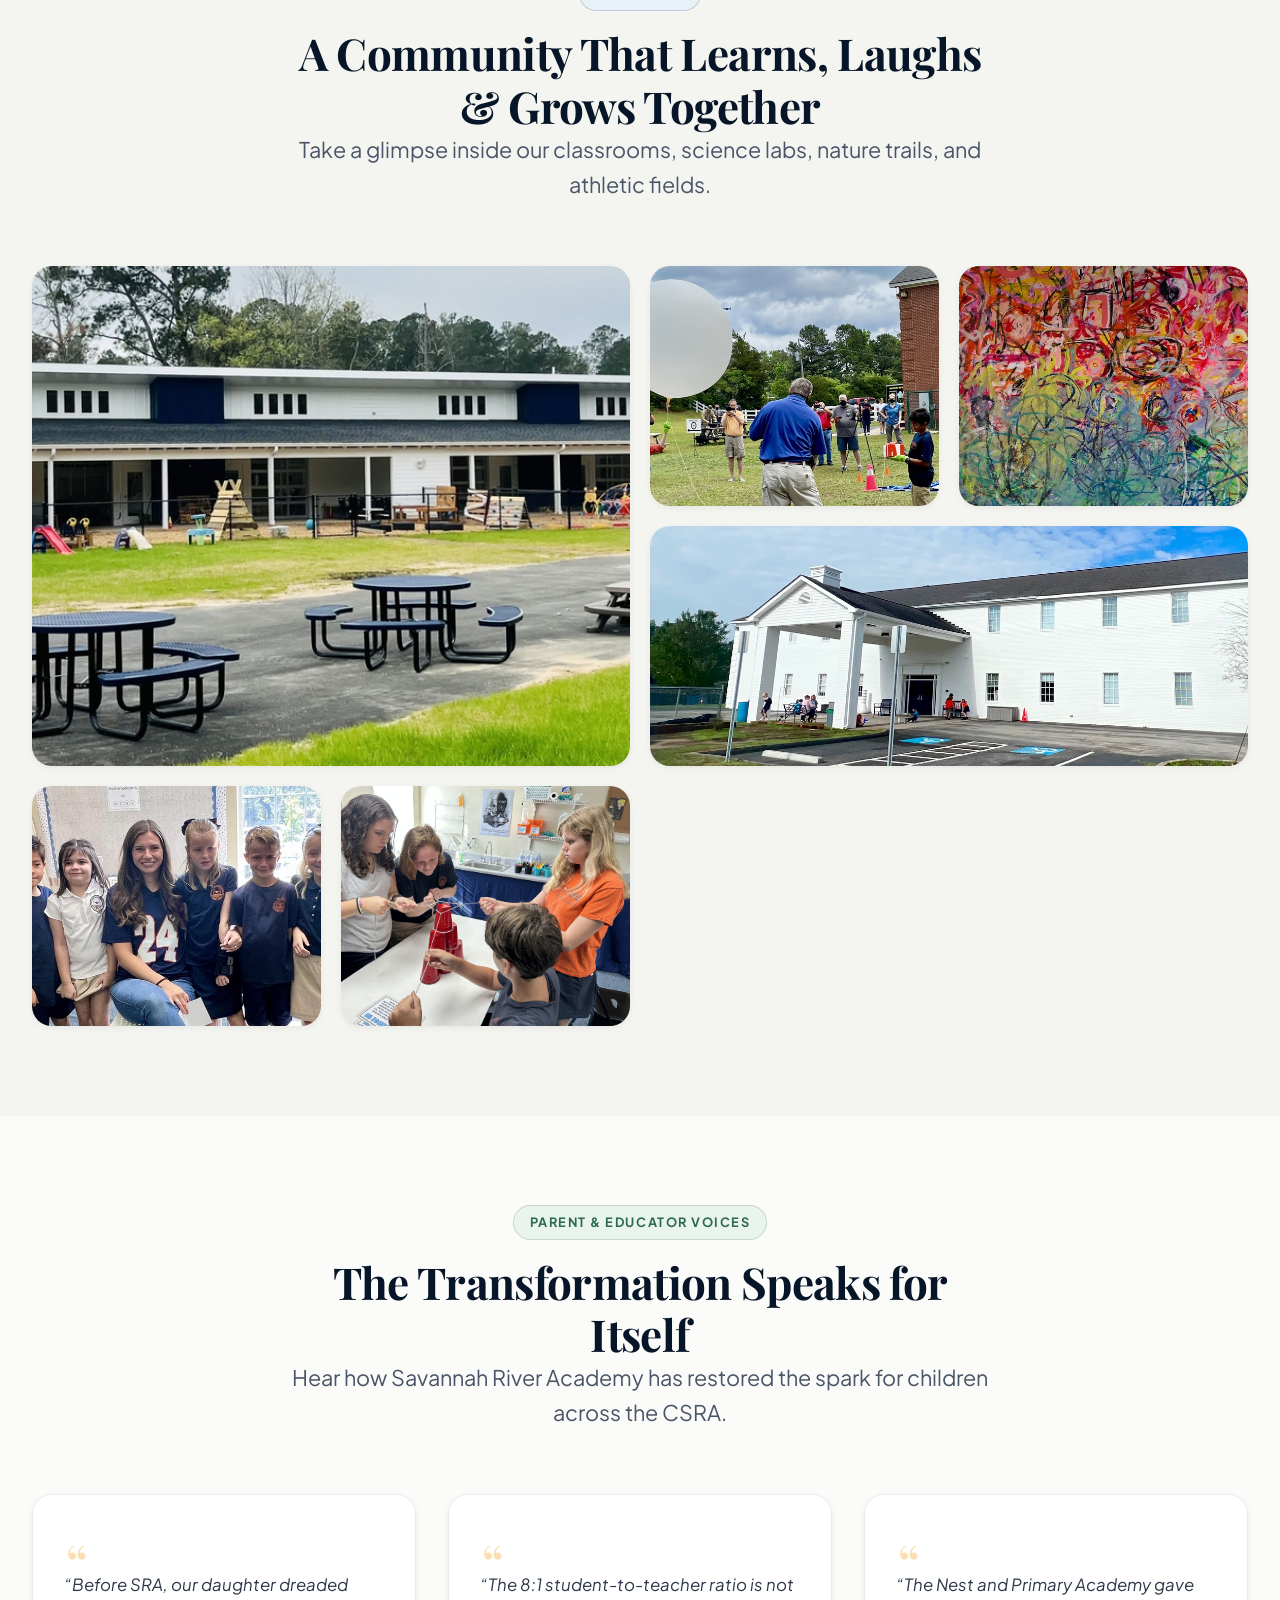
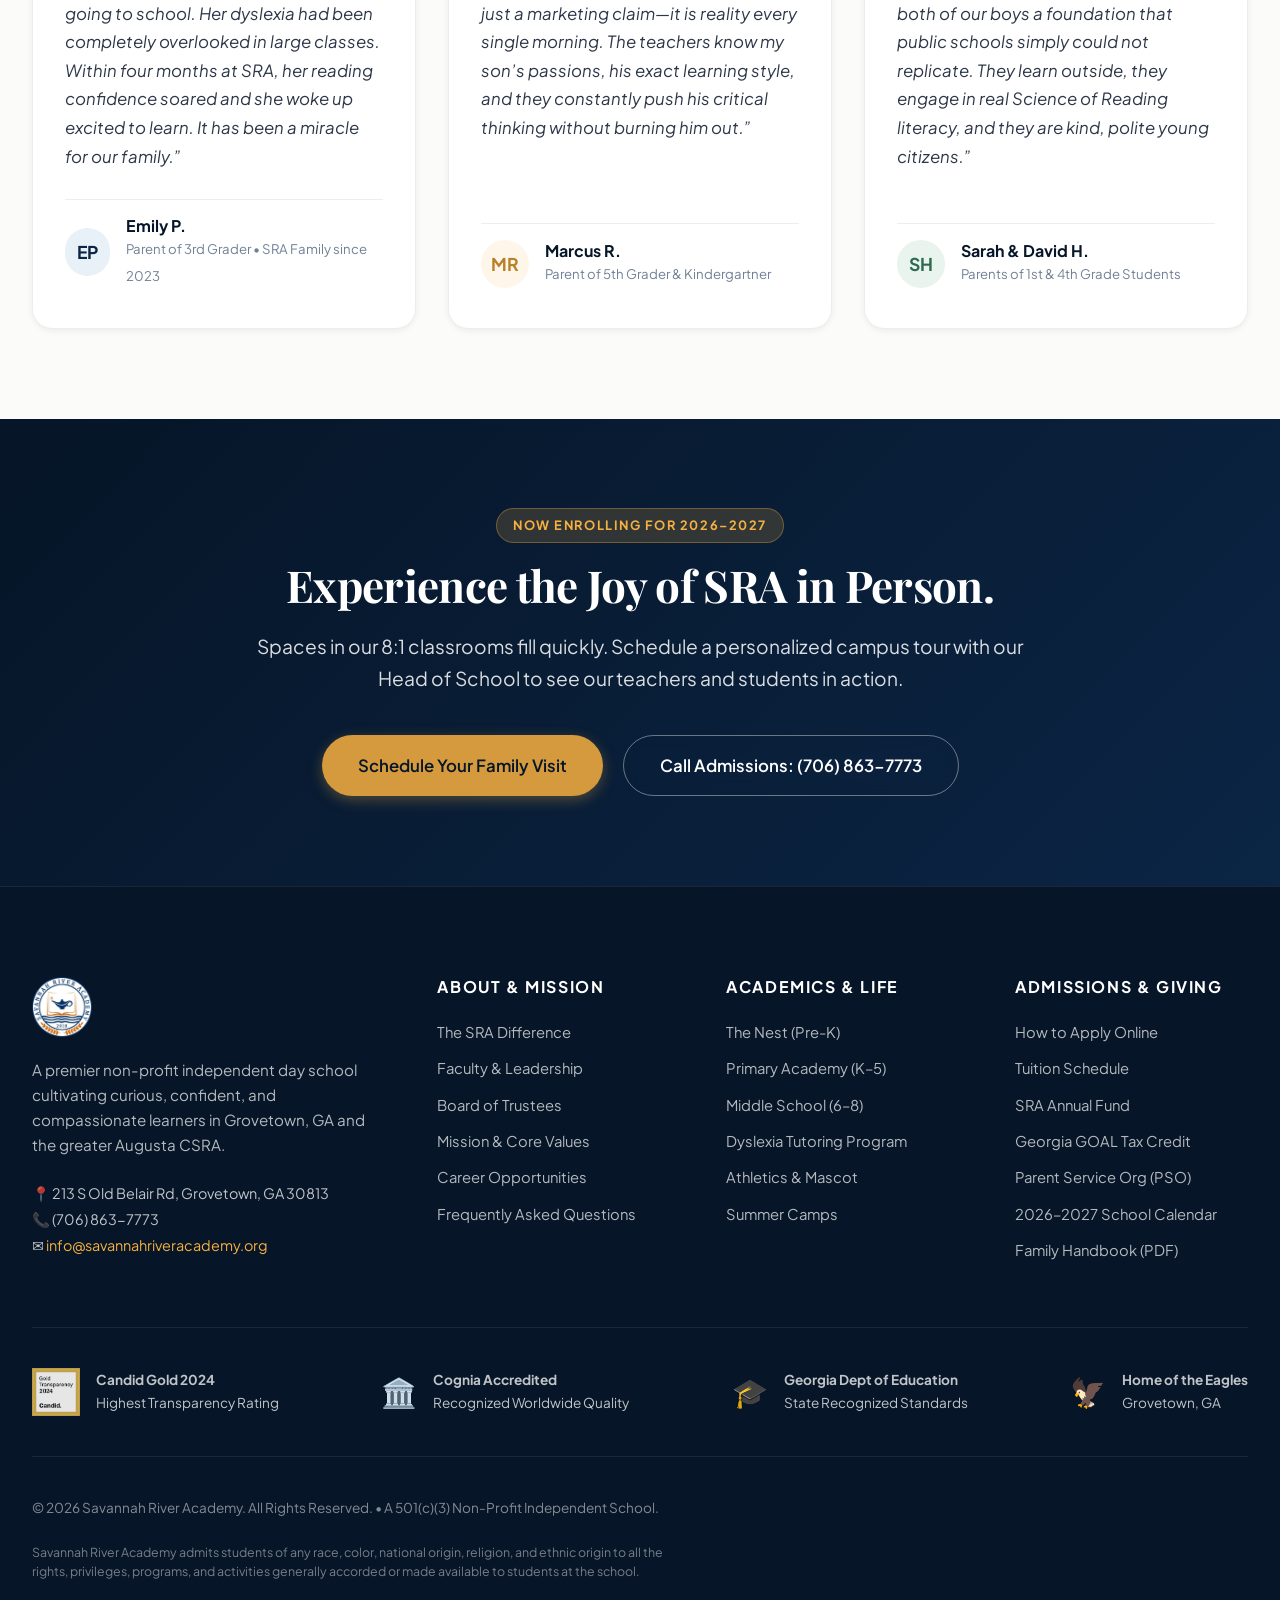
==== commit 8b247920: "Refactor header and navigation layout for enhanced spacing and visual balance" ====
--- a/index.html
+++ b/index.html
@@ -40,8 +40,7 @@
       <a href="index.html" class="header-brand" aria-label="Savannah River Academy Home">
         <img src="assets/images/logo.png" alt="Savannah River Academy Logo">
         <div class="header-brand-text">
-          <span class="header-brand-name">Savannah River Academy</span>
-          <span class="header-brand-sub">Grovetown, Georgia • Est. 2018</span>
+          <span class="header-brand-sub">Grovetown, GA • Est. 2018</span>
         </div>
       </a>
 
@@ -51,7 +50,7 @@
         <a href="academics.html" class="nav-link">Academics</a>
         <a href="admissions.html" class="nav-link">Admissions</a>
         <a href="campus-life.html" class="nav-link">Campus Life</a>
-        <a href="support.html" class="nav-link">Support SRA</a>
+        <a href="support.html" class="nav-link">Support</a>
       </nav>
 
       <div class="header-actions">
--- a/assets/css/main.css
+++ b/assets/css/main.css
@@ -390,65 +390,56 @@
 }
 
 .main-header .container {
-  max-width: 1520px;
+  max-width: 1560px;
   width: 100%;
-  padding-inline: clamp(1.25rem, 3.5vw, 3rem);
+  padding-inline: clamp(1.5rem, 3.5vw, 3.5rem);
   display: flex;
   align-items: center;
   justify-content: space-between;
   height: 100%;
-  gap: clamp(1.5rem, 3vw, 3.5rem);
 }
 
 .header-brand {
   display: flex;
   align-items: center;
-  gap: 1.15rem;
+  gap: 1rem;
   text-decoration: none;
   flex-shrink: 0;
 }
 
 .header-brand img {
-  height: 56px;
+  height: 48px;
   width: auto;
   object-fit: contain;
   transition: height var(--transition-base);
 }
 
 .main-header.scrolled .header-brand img {
-  height: 48px;
+  height: 42px;
 }
 
 .header-brand-text {
+  border-left: 1.5px solid var(--border-medium);
+  padding-left: 0.85rem;
   display: flex;
   flex-direction: column;
 }
 
-.header-brand-name {
-  font-family: var(--font-serif);
-  font-size: 1.35rem;
+.header-brand-sub {
+  font-size: 0.725rem;
+  text-transform: uppercase;
+  letter-spacing: 0.12em;
+  color: var(--color-slate-500);
   font-weight: 700;
-  color: var(--color-navy-900);
-  line-height: 1.15;
-  letter-spacing: -0.01em;
-}
-
-.header-brand-sub {
-  font-size: 0.75rem;
-  text-transform: uppercase;
-  letter-spacing: 0.16em;
-  color: var(--color-slate-500);
-  font-weight: 600;
-  margin-top: 0.2rem;
-}
-
-/* Nav Menu */
+  white-space: nowrap;
+}
+
+/* Nav Menu (Centered with Generous Breathing Room on Both Sides) */
 .nav-menu {
   display: flex;
   align-items: center;
-  gap: clamp(1.25rem, 2vw, 2.5rem);
-  margin-left: auto;
-  margin-right: 1.5rem;
+  gap: clamp(1.25rem, 1.8vw, 2.25rem);
+  margin-inline: auto; /* Perfectly centers links with equal, generous whitespace on both sides */
 }
 
 .nav-link {
@@ -485,7 +476,6 @@
 .header-actions {
   display: flex;
   align-items: center;
-  gap: 1.25rem;
   flex-shrink: 0;
 }
 
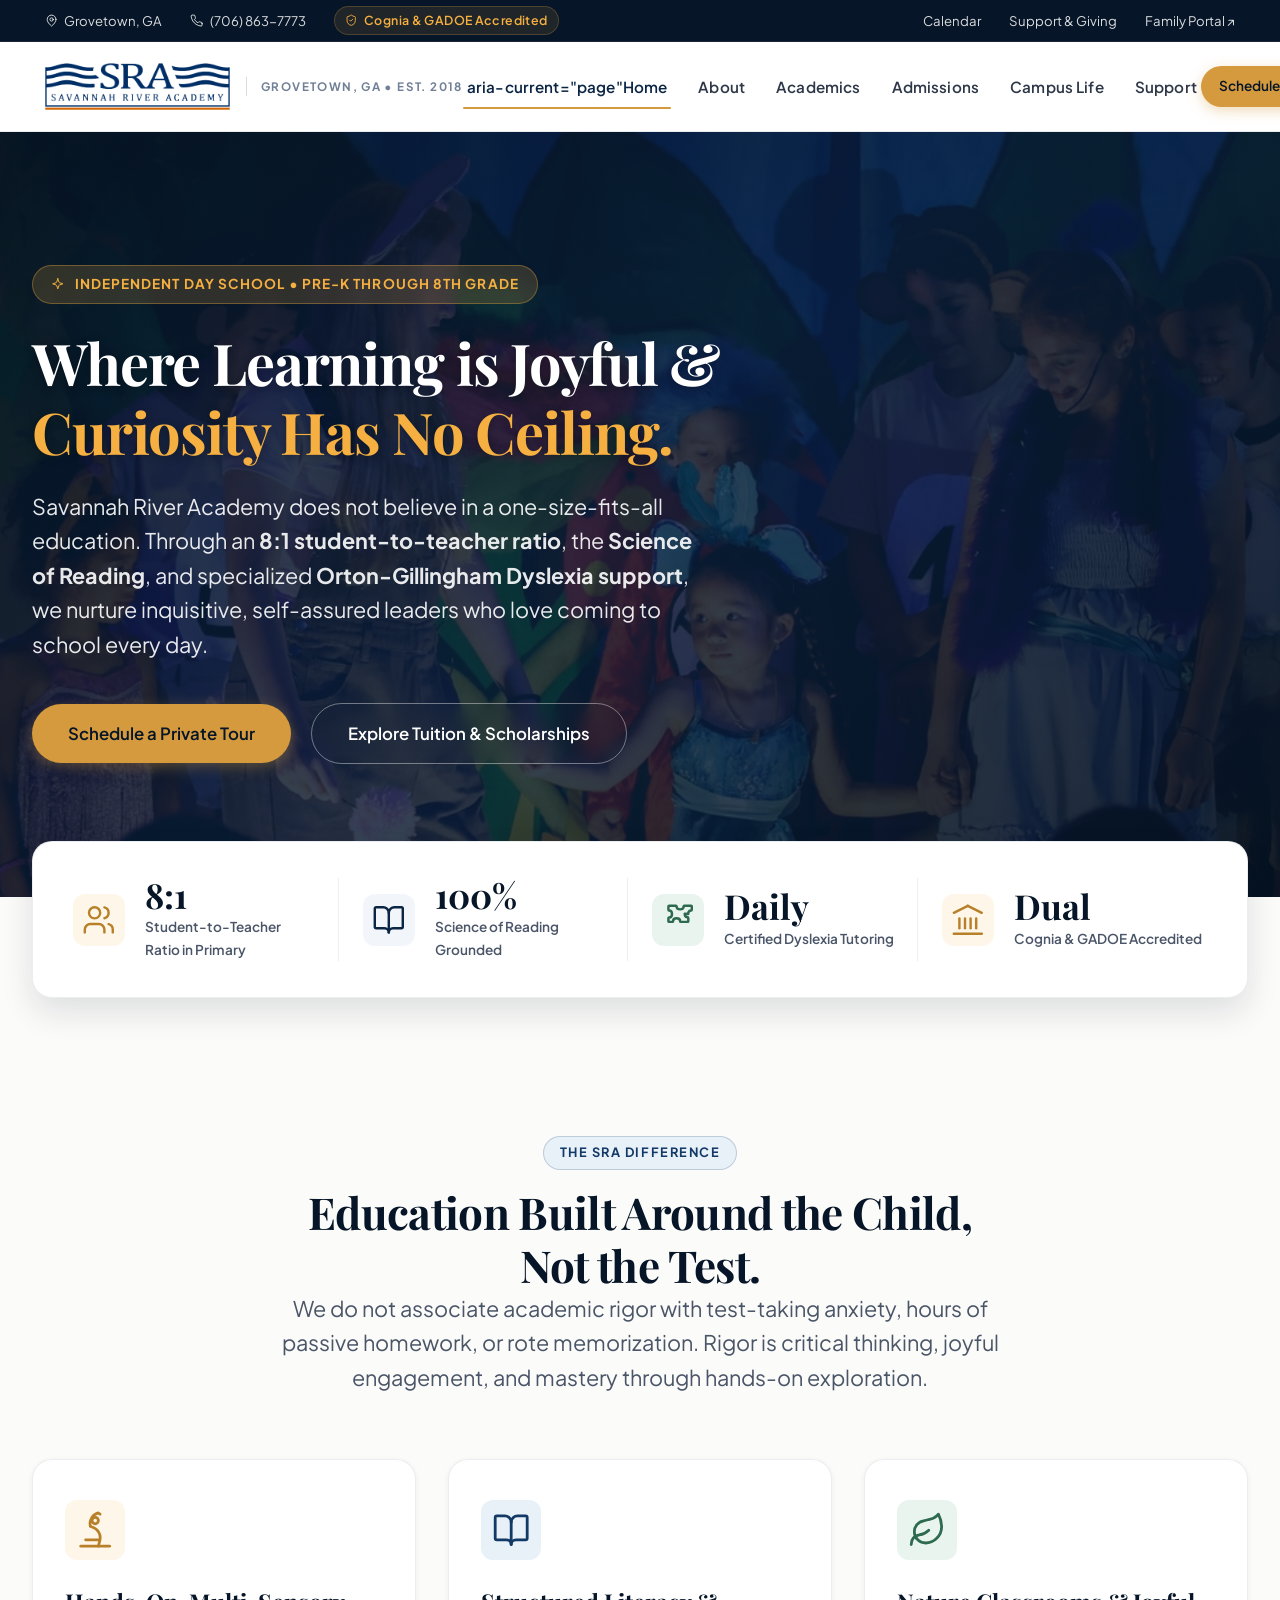
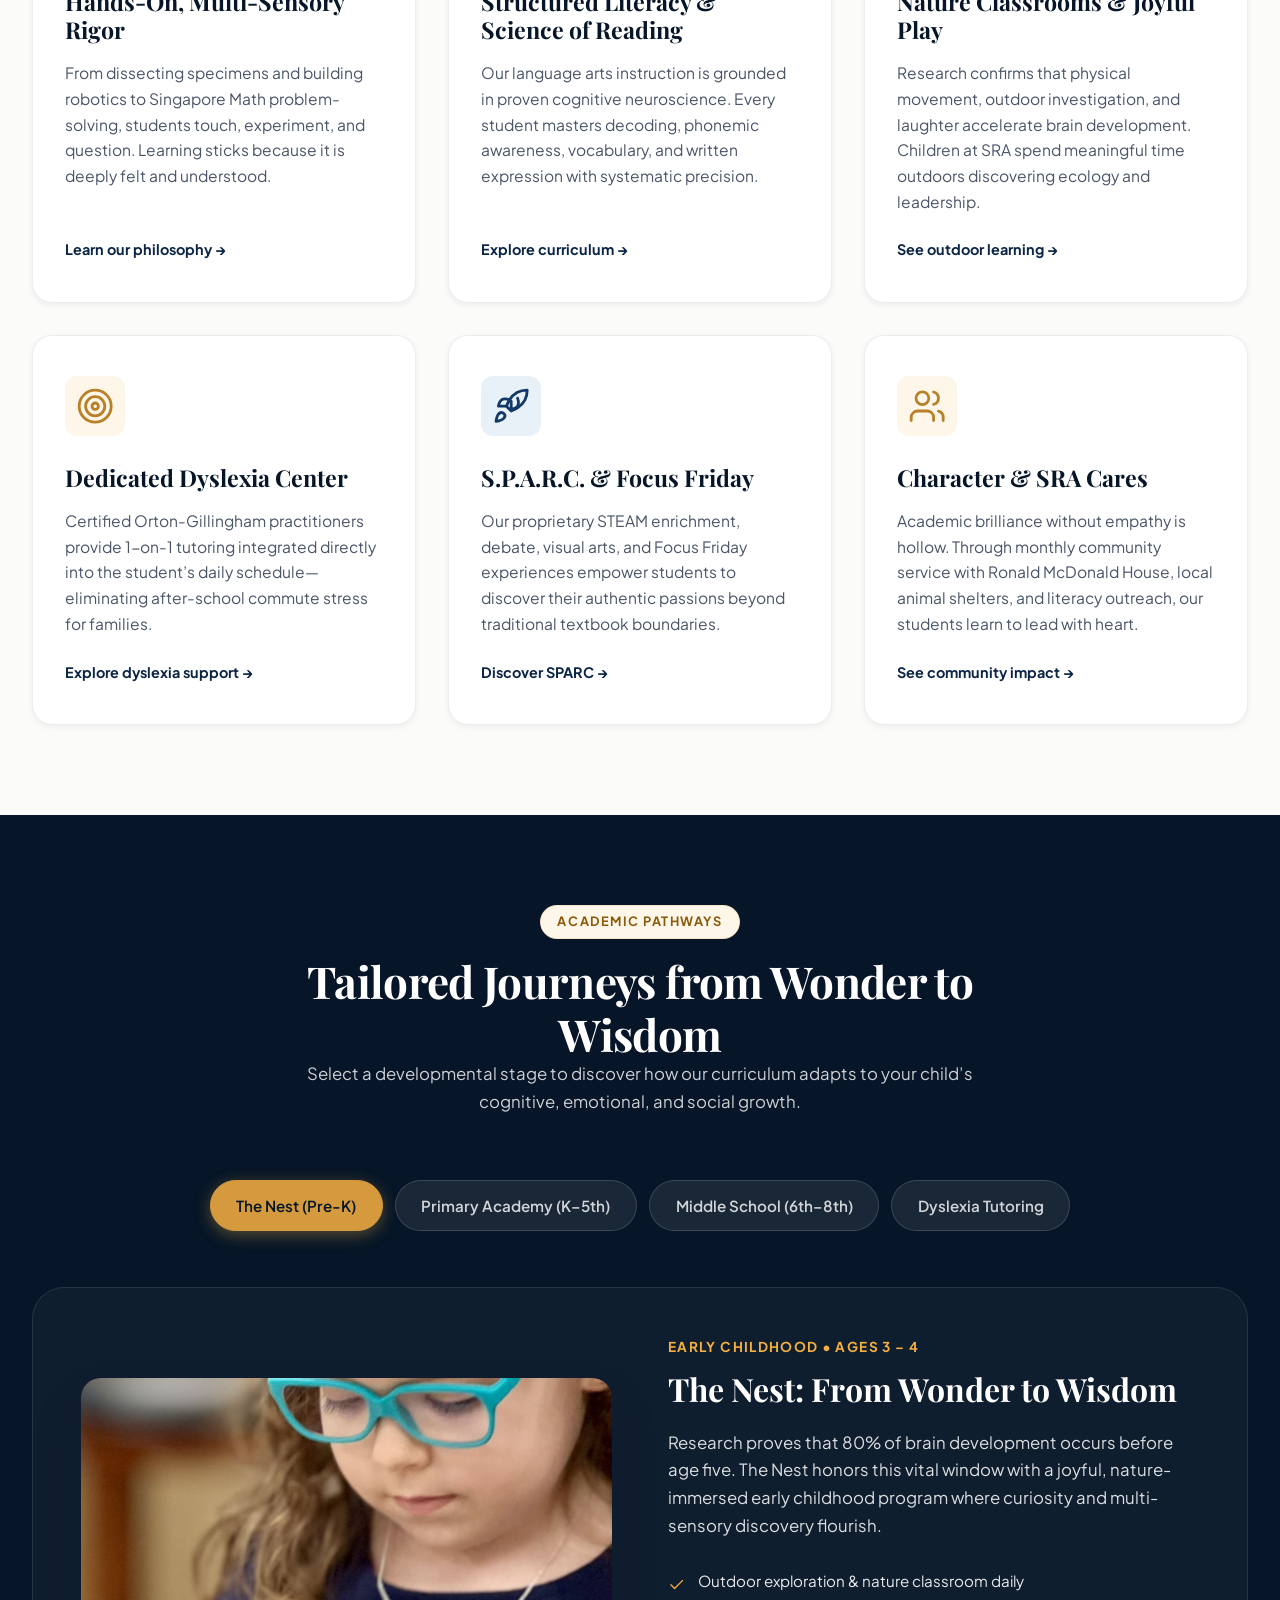
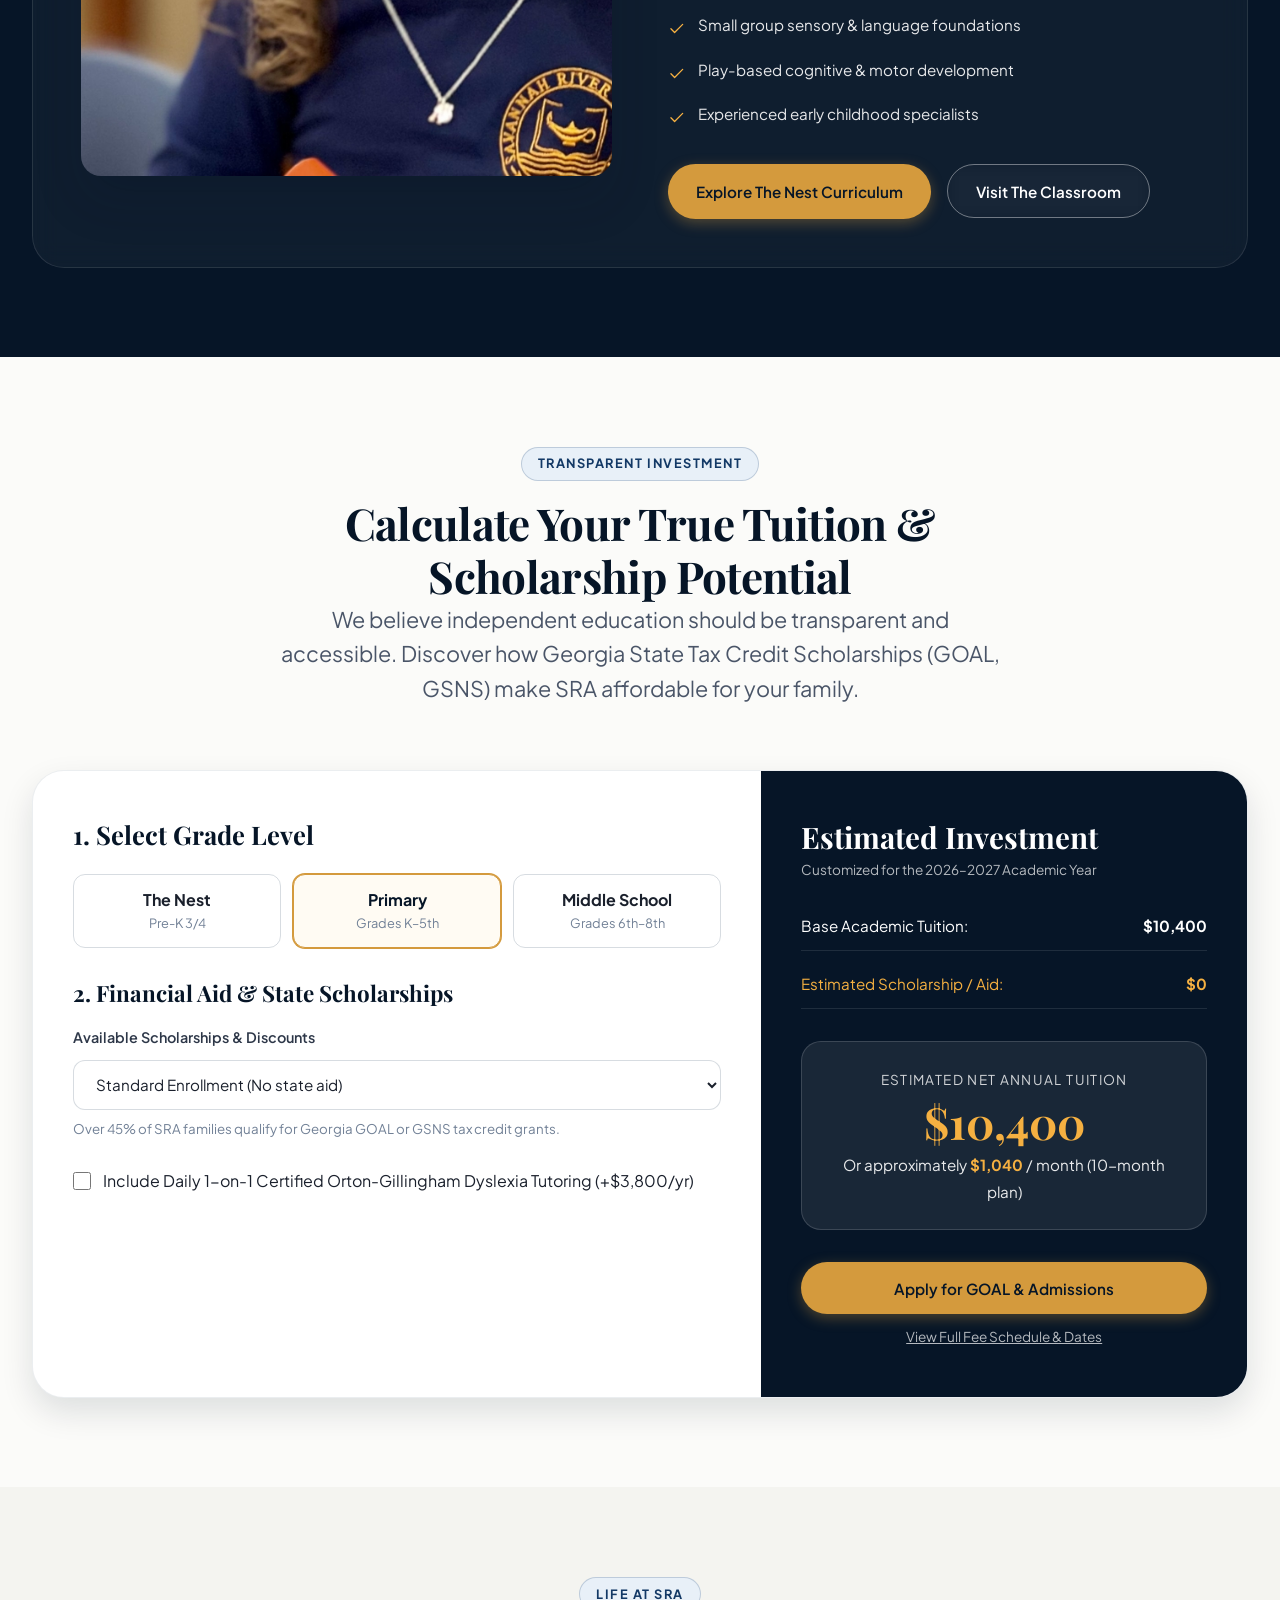
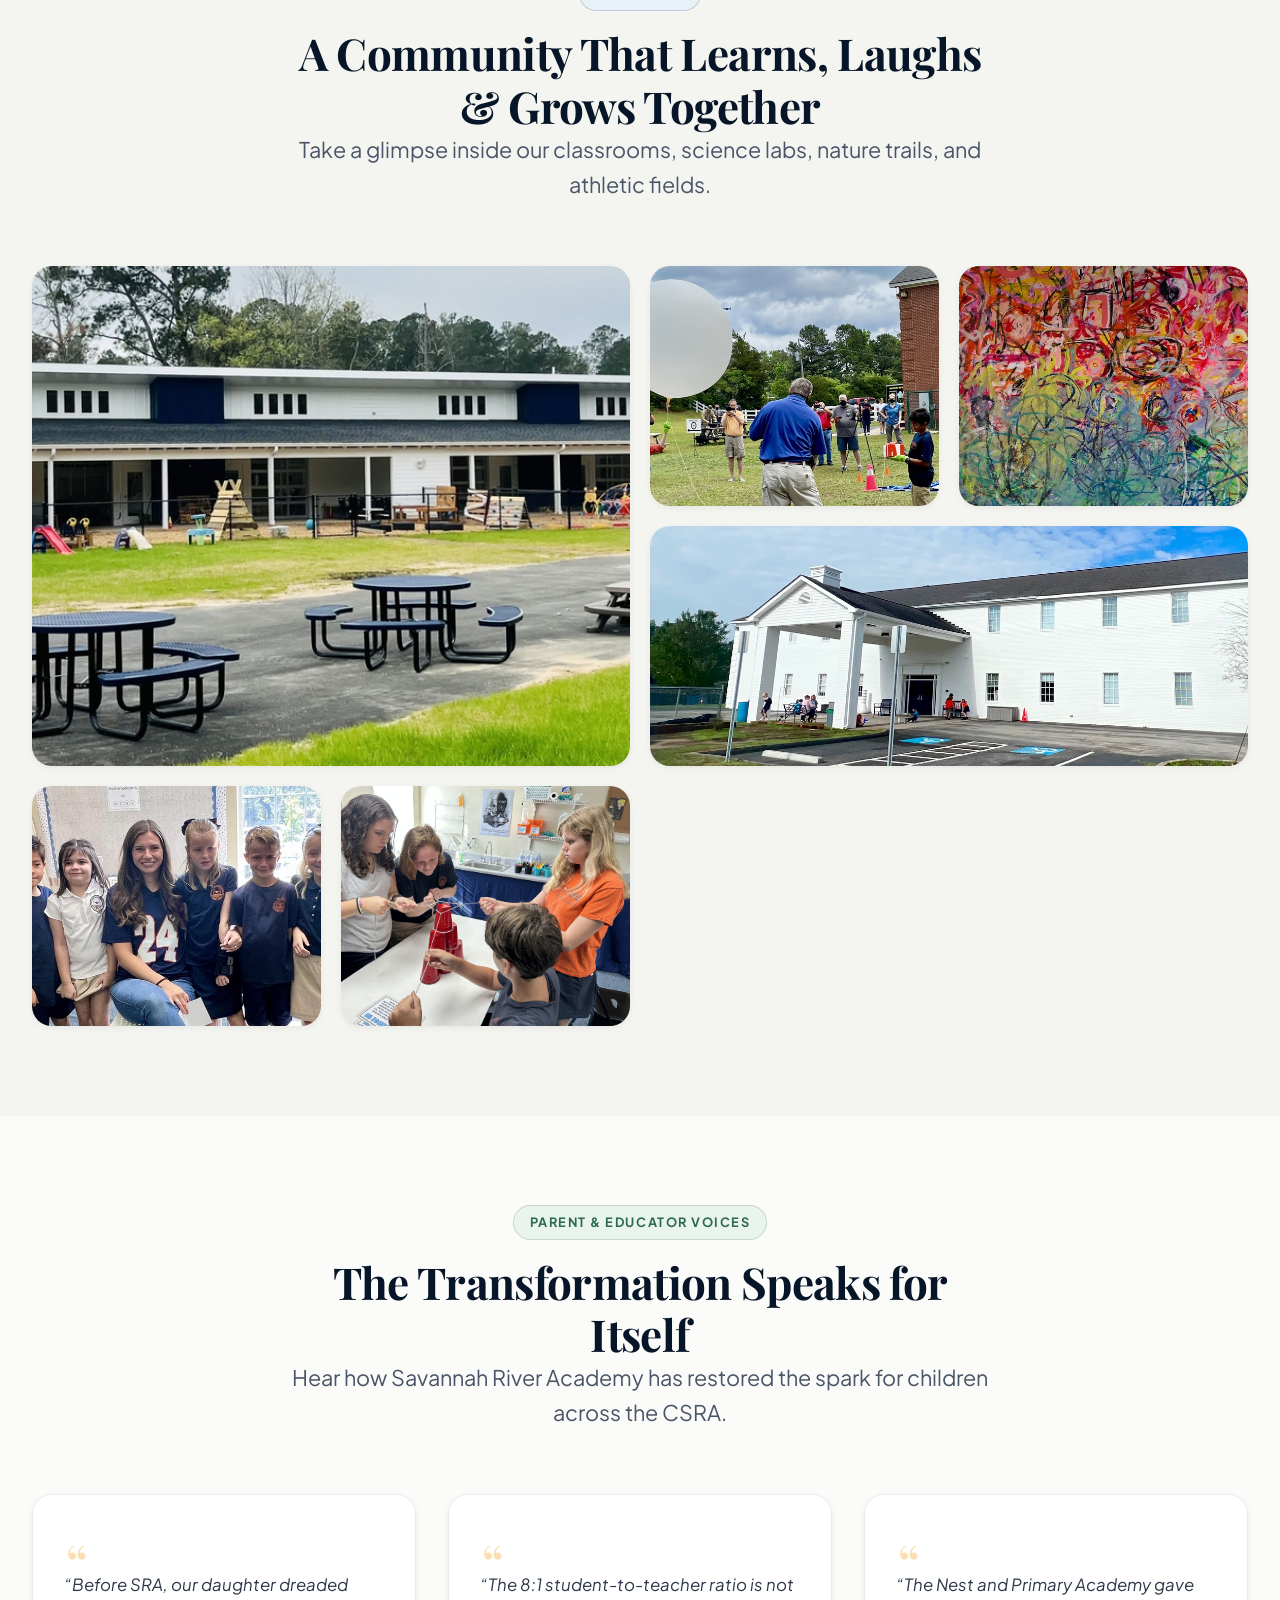
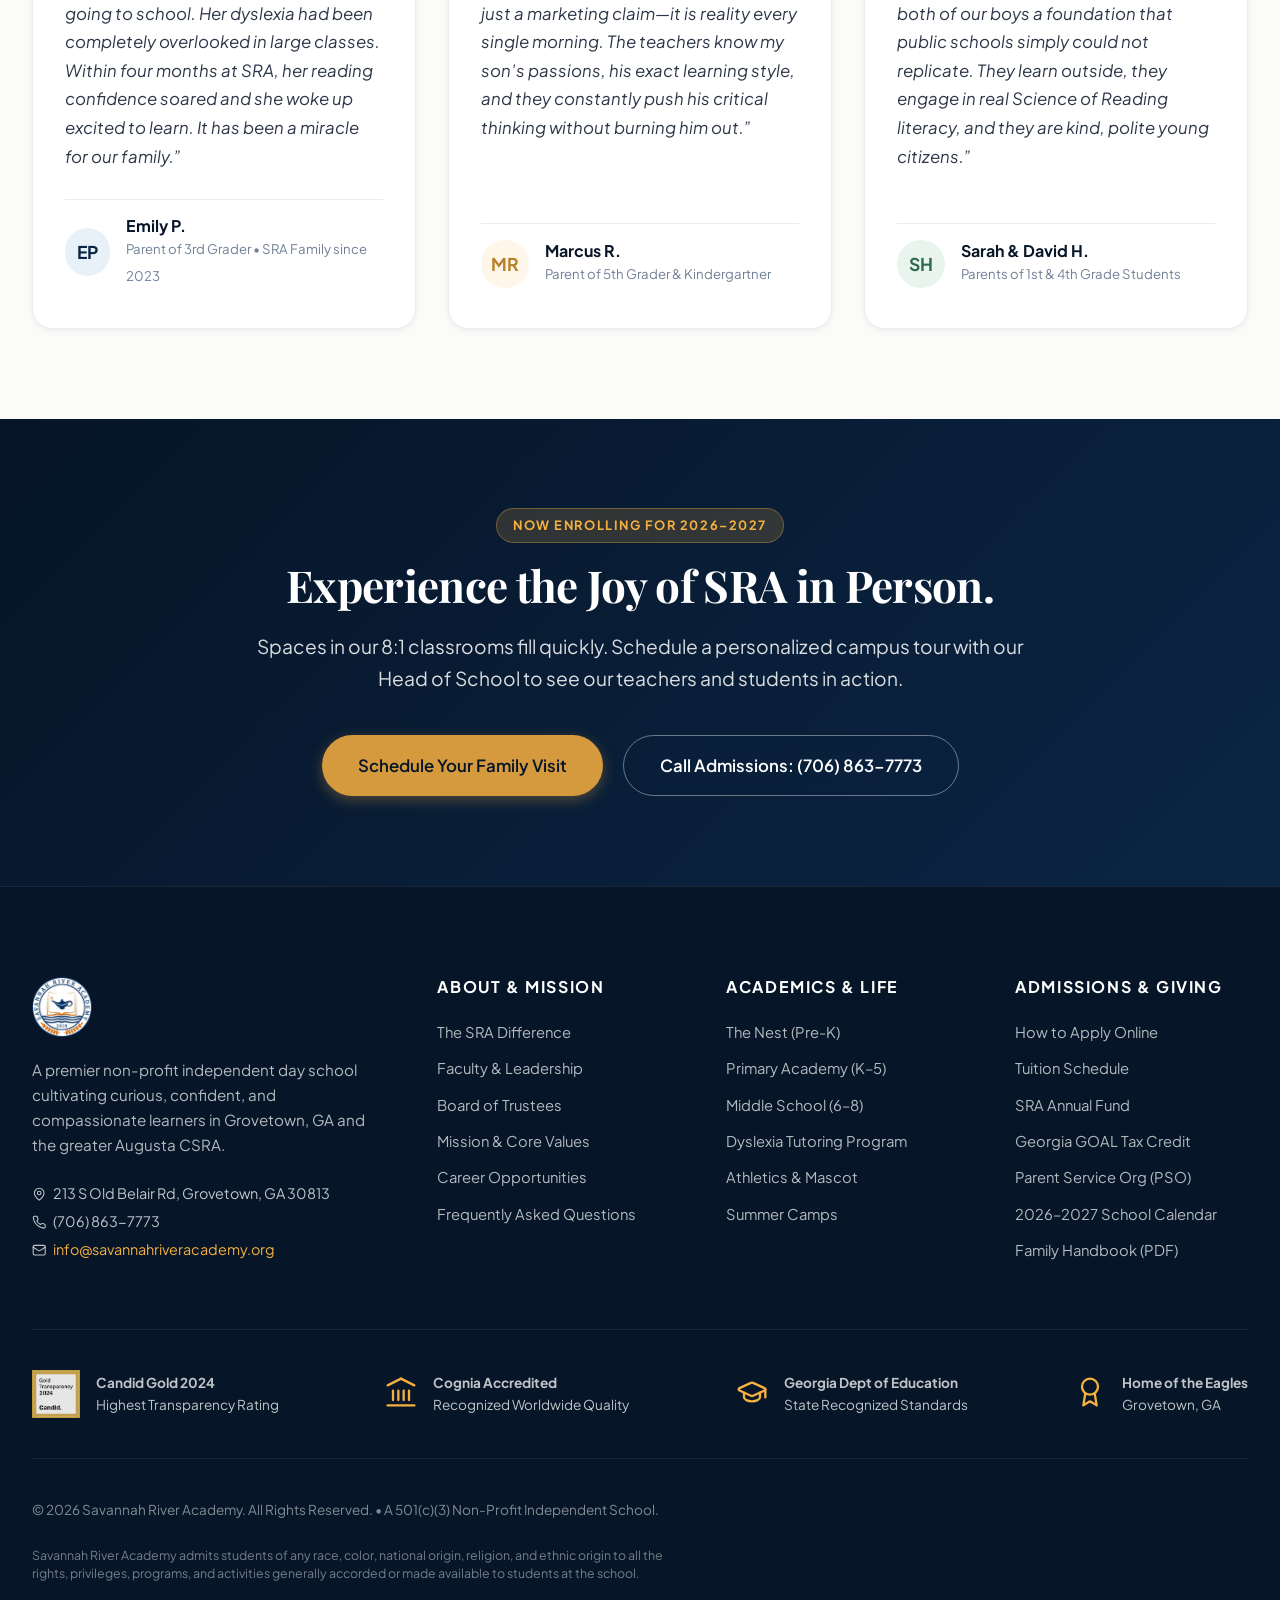
==== commit 3dafd628: "feat(ui-ux): implement all phases - Lucide SVG icon system, WCAG AA contrast, focus restoration, ant" ====
--- a/index.html
+++ b/index.html
@@ -17,14 +17,124 @@
   <link rel="stylesheet" href="assets/css/main.css">
 </head>
 <body>
+<svg xmlns="http://www.w3.org/2000/svg" style="display: none;" aria-hidden="true">
+  <symbol id="icon-map-pin" viewBox="0 0 24 24" fill="none" stroke="currentColor" stroke-width="1.75" stroke-linecap="round" stroke-linejoin="round">
+    <path d="M20 10c0 6-8 12-8 12s-8-6-8-12a8 8 0 0 1 16 0Z"/><circle cx="12" cy="10" r="3"/>
+  </symbol>
+  <symbol id="icon-phone" viewBox="0 0 24 24" fill="none" stroke="currentColor" stroke-width="1.75" stroke-linecap="round" stroke-linejoin="round">
+    <path d="M22 16.92v3a2 2 0 0 1-2.18 2 19.79 19.79 0 0 1-8.63-3.07 19.5 19.5 0 0 1-6-6 19.79 19.79 0 0 1-3.07-8.67A2 2 0 0 1 4.11 2h3a2 2 0 0 1 2 1.72 12.84 12.84 0 0 0 .7 2.81 2 2 0 0 1-.45 2.11L8.09 9.91a16 16 0 0 0 6 6l1.27-1.27a2 2 0 0 1 2.11-.45 12.84 12.84 0 0 0 2.81.7A2 2 0 0 1 22 16.92z"/>
+  </symbol>
+  <symbol id="icon-mail" viewBox="0 0 24 24" fill="none" stroke="currentColor" stroke-width="1.75" stroke-linecap="round" stroke-linejoin="round">
+    <rect width="20" height="16" x="2" y="4" rx="2"/><path d="m22 7-8.97 5.7a1.94 1.94 0 0 1-2.06 0L2 7"/>
+  </symbol>
+  <symbol id="icon-calendar" viewBox="0 0 24 24" fill="none" stroke="currentColor" stroke-width="1.75" stroke-linecap="round" stroke-linejoin="round">
+    <path d="M8 2v4"/><path d="M16 2v4"/><rect width="18" height="18" x="3" y="4" rx="2"/><path d="M3 10h18"/>
+  </symbol>
+  <symbol id="icon-check" viewBox="0 0 24 24" fill="none" stroke="currentColor" stroke-width="1.75" stroke-linecap="round" stroke-linejoin="round">
+    <path d="M20 6 9 17l-5-5"/>
+  </symbol>
+  <symbol id="icon-x" viewBox="0 0 24 24" fill="none" stroke="currentColor" stroke-width="1.75" stroke-linecap="round" stroke-linejoin="round">
+    <path d="M18 6 6 18"/><path d="m6 6 12 12"/>
+  </symbol>
+  <symbol id="icon-menu" viewBox="0 0 24 24" fill="none" stroke="currentColor" stroke-width="1.75" stroke-linecap="round" stroke-linejoin="round">
+    <line x1="4" x2="20" y1="12" y2="12"/><line x1="4" x2="20" y1="6" y2="6"/><line x1="4" x2="20" y1="18" y2="18"/>
+  </symbol>
+  <symbol id="icon-external-link" viewBox="0 0 24 24" fill="none" stroke="currentColor" stroke-width="1.75" stroke-linecap="round" stroke-linejoin="round">
+    <path d="M15 3h6v6"/><path d="M10 14 21 3"/><path d="M18 13v6a2 2 0 0 1-2 2H5a2 2 0 0 1-2-2V8a2 2 0 0 1 2-2h6"/>
+  </symbol>
+  <symbol id="icon-shield-check" viewBox="0 0 24 24" fill="none" stroke="currentColor" stroke-width="1.75" stroke-linecap="round" stroke-linejoin="round">
+    <path d="M20 13c0 5-3.5 7.5-7.66 8.95a1 1 0 0 1-.67-.01C7.5 20.5 4 18 4 13V6a1 1 0 0 1 1-1c2 0 4.5-1.2 6.24-2.72a1.17 1.17 0 0 1 1.52 0C14.51 3.81 17 5 19 5a1 1 0 0 1 1 1z"/><path d="m9 12 2 2 4-4"/>
+  </symbol>
+  <symbol id="icon-graduation-cap" viewBox="0 0 24 24" fill="none" stroke="currentColor" stroke-width="1.75" stroke-linecap="round" stroke-linejoin="round">
+    <path d="M21.42 10.922a1 1 0 0 0-.019-1.838L12.83 5.18a2 2 0 0 0-1.66 0L2.6 9.08a1 1 0 0 0 0 1.832l8.57 3.908a2 2 0 0 0 1.66 0z"/><path d="M22 10v6"/><path d="M6 12.5V16a6 3 0 0 0 12 0v-3.5"/>
+  </symbol>
+  <symbol id="icon-book-open" viewBox="0 0 24 24" fill="none" stroke="currentColor" stroke-width="1.75" stroke-linecap="round" stroke-linejoin="round">
+    <path d="M12 7v14"/><path d="M3 18a1 1 0 0 1-1-1V4a1 1 0 0 1 1-1h5a4 4 0 0 1 4 4 4 4 0 0 1 4-4h5a1 1 0 0 1 1 1v13a1 1 0 0 1-1 1h-6a3 3 0 0 0-3 3 3 3 0 0 0-3-3z"/>
+  </symbol>
+  <symbol id="icon-microscope" viewBox="0 0 24 24" fill="none" stroke="currentColor" stroke-width="1.75" stroke-linecap="round" stroke-linejoin="round">
+    <path d="M6 18h8"/><path d="M3 22h18"/><path d="m14 22 .9-3.6a7 7 0 0 0-4.8-8.4L9 9.6a7 7 0 0 1 4.8-8.4L15 2"/><circle cx="12" cy="6" r="2"/>
+  </symbol>
+  <symbol id="icon-leaf" viewBox="0 0 24 24" fill="none" stroke="currentColor" stroke-width="1.75" stroke-linecap="round" stroke-linejoin="round">
+    <path d="M11 20A7 7 0 0 1 9.8 6.1C15.5 5 17 4.48 19 2c1 2 2 4.18 2 8 0 5.5-4.78 10-10 10Z"/><path d="M2 21c0-3 1.85-5.36 5.08-6C9.5 14.52 12 13 13 12"/>
+  </symbol>
+  <symbol id="icon-target" viewBox="0 0 24 24" fill="none" stroke="currentColor" stroke-width="1.75" stroke-linecap="round" stroke-linejoin="round">
+    <circle cx="12" cy="12" r="10"/><circle cx="12" cy="12" r="6"/><circle cx="12" cy="12" r="2"/>
+  </symbol>
+  <symbol id="icon-rocket" viewBox="0 0 24 24" fill="none" stroke="currentColor" stroke-width="1.75" stroke-linecap="round" stroke-linejoin="round">
+    <path d="M4.5 16.5c-1.5 1.26-2 5-2 5s3.74-.5 5-2c.71-.84.7-2.13-.09-2.91a2.18 2.18 0 0 0-2.91-.09z"/><path d="m12 15-3-3a22 22 0 0 1 2-3.95A12.88 12.88 0 0 1 22 2c0 2.72-.78 7.5-6 11a22.35 22.35 0 0 1-4 2z"/><path d="M9 12H4s.55-3.03 2-4c1.62-1.08 5 0 5 0"/><path d="M12 9v5s3.03-.55 4-2c1.08-1.62 0-5 0-5"/>
+  </symbol>
+  <symbol id="icon-users" viewBox="0 0 24 24" fill="none" stroke="currentColor" stroke-width="1.75" stroke-linecap="round" stroke-linejoin="round">
+    <path d="M16 21v-2a4 4 0 0 0-4-4H6a4 4 0 0 0-4 4v2"/><circle cx="9" cy="7" r="4"/><path d="M22 21v-2a4 4 0 0 0-3-3.87"/><path d="M16 3.13a4 4 0 0 1 0 7.75"/>
+  </symbol>
+  <symbol id="icon-heart-handshake" viewBox="0 0 24 24" fill="none" stroke="currentColor" stroke-width="1.75" stroke-linecap="round" stroke-linejoin="round">
+    <path d="M19 14c1.49-1.46 3-3.21 3-5.5A5.5 5.5 0 0 0 16.5 3c-1.76 0-3 .5-4.5 2-1.5-1.5-2.74-2-4.5-2A5.5 5.5 0 0 0 2 8.5c0 2.3 1.5 4.05 3 5.5l7 7Z"/><path d="M12 5 9.04 7.96a2.17 2.17 0 0 0 0 3.08c.82.82 2.13.85 3 .07l2.07-1.9a2.82 2.82 0 0 1 3.79 0l2.96 2.66"/><path d="m18 15-2-2"/><path d="m15 18-2-2"/>
+  </symbol>
+  <symbol id="icon-heart" viewBox="0 0 24 24" fill="none" stroke="currentColor" stroke-width="1.75" stroke-linecap="round" stroke-linejoin="round">
+    <path d="M19 14c1.49-1.46 3-3.21 3-5.5A5.5 5.5 0 0 0 16.5 3c-1.76 0-3 .5-4.5 2-1.5-1.5-2.74-2-4.5-2A5.5 5.5 0 0 0 2 8.5c0 2.3 1.5 4.05 3 5.5l7 7Z"/>
+  </symbol>
+  <symbol id="icon-puzzle" viewBox="0 0 24 24" fill="none" stroke="currentColor" stroke-width="1.75" stroke-linecap="round" stroke-linejoin="round">
+    <path d="M19.439 7.85c0-1.57.876-2.522 2.061-2.522a.5.5 0 0 0 .5-.5V2.5a.5.5 0 0 0-.5-.5h-4.828a.5.5 0 0 0-.5.5c0 1.185-.952 2.061-2.522 2.061s-2.522-.876-2.522-2.061a.5.5 0 0 0-.5-.5H5.8a.5.5 0 0 0-.5.5v2.328a.5.5 0 0 0 .5.5c1.185 0 2.061.952 2.061 2.522s-.876 2.522-2.061 2.522a.5.5 0 0 0-.5.5V13a.5.5 0 0 0 .5.5h2.328a.5.5 0 0 0 .5-.5c0-1.185.952-2.061 2.522-2.061s2.522.876 2.522 2.061a.5.5 0 0 0 .5.5H19a.5.5 0 0 0 .5-.5v-2.328a.5.5 0 0 0-.5-.5c-1.185 0-2.061-.952-2.061-2.522z"/>
+  </symbol>
+  <symbol id="icon-credit-card" viewBox="0 0 24 24" fill="none" stroke="currentColor" stroke-width="1.75" stroke-linecap="round" stroke-linejoin="round">
+    <rect width="20" height="14" x="2" y="5" rx="2"/><line x1="2" x2="22" y1="10" y2="10"/>
+  </symbol>
+  <symbol id="icon-inbox" viewBox="0 0 24 24" fill="none" stroke="currentColor" stroke-width="1.75" stroke-linecap="round" stroke-linejoin="round">
+    <polyline points="22 12 16 12 14 15 10 15 8 12 2 12"/><path d="M5.45 5.11 2 12v6a2 2 0 0 0 2 2h16a2 2 0 0 0 2-2v-6l-3.45-6.89A2 2 0 0 0 16.76 4H7.24a2 2 0 0 0-1.79 1.11z"/>
+  </symbol>
+  <symbol id="icon-trending-up" viewBox="0 0 24 24" fill="none" stroke="currentColor" stroke-width="1.75" stroke-linecap="round" stroke-linejoin="round">
+    <polyline points="22 7 13.5 15.5 8.5 10.5 2 17"/><polyline points="16 7 22 7 22 13"/>
+  </symbol>
+  <symbol id="icon-briefcase" viewBox="0 0 24 24" fill="none" stroke="currentColor" stroke-width="1.75" stroke-linecap="round" stroke-linejoin="round">
+    <path d="M16 20V4a2 2 0 0 0-2-2h-4a2 2 0 0 0-2 2v16"/><rect width="20" height="14" x="2" y="6" rx="2"/>
+  </symbol>
+  <symbol id="icon-shirt" viewBox="0 0 24 24" fill="none" stroke="currentColor" stroke-width="1.75" stroke-linecap="round" stroke-linejoin="round">
+    <path d="M20.38 3.46 16 2a4 4 0 0 1-8 0L3.62 3.46a2 2 0 0 0-1.34 2.23l.58 3.47a1 1 0 0 0 .99.84H6v10c0 1.1.9 2 2 2h8a2 2 0 0 0 2-2V10h2.15a1 1 0 0 0 .99-.84l.58-3.47a2 2 0 0 0-1.34-2.23z"/>
+  </symbol>
+  <symbol id="icon-apple" viewBox="0 0 24 24" fill="none" stroke="currentColor" stroke-width="1.75" stroke-linecap="round" stroke-linejoin="round">
+    <path d="M12 20.94c1.5 0 2.75 1.06 4 1.06 3 0 6-8 6-12.22A4.91 4.91 0 0 0 17 5c-2.22 0-4 1.44-5 2-1-.56-2.78-2-5-2a4.9 4.9 0 0 0-5 4.78C2 14 5 22 8 22c1.25 0 2.5-1.06 4-1.06Z"/><path d="M10 2c1 .5 2 2 2 5"/>
+  </symbol>
+  <symbol id="icon-utensils" viewBox="0 0 24 24" fill="none" stroke="currentColor" stroke-width="1.75" stroke-linecap="round" stroke-linejoin="round">
+    <path d="M18 2v6a3 3 0 0 1-3 3 3 3 0 0 1-3-3V2"/><path d="M15 2v19"/><path d="M5 2v19"/><path d="M9 2v6c0 1.66-1.34 3-3 3S3 9.66 3 8V2"/>
+  </symbol>
+  <symbol id="icon-clock" viewBox="0 0 24 24" fill="none" stroke="currentColor" stroke-width="1.75" stroke-linecap="round" stroke-linejoin="round">
+    <circle cx="12" cy="12" r="10"/><polyline points="12 6 12 12 16 14"/>
+  </symbol>
+  <symbol id="icon-sun" viewBox="0 0 24 24" fill="none" stroke="currentColor" stroke-width="1.75" stroke-linecap="round" stroke-linejoin="round">
+    <circle cx="12" cy="12" r="4"/><path d="M12 2v2"/><path d="M12 20v2"/><path d="m4.93 4.93 1.41 1.41"/><path d="m17.66 17.66 1.41 1.41"/><path d="M2 12h2"/><path d="M20 12h2"/><path d="m6.34 17.66-1.41 1.41"/><path d="m19.07 4.93-1.41 1.41"/>
+  </symbol>
+  <symbol id="icon-palette" viewBox="0 0 24 24" fill="none" stroke="currentColor" stroke-width="1.75" stroke-linecap="round" stroke-linejoin="round">
+    <circle cx="13.5" cy="6.5" r=".5" fill="currentColor"/><circle cx="17.5" cy="10.5" r=".5" fill="currentColor"/><circle cx="8.5" cy="7.5" r=".5" fill="currentColor"/><circle cx="6.5" cy="12.5" r=".5" fill="currentColor"/><path d="M12 2C6.5 2 2 6.5 2 12s4.5 10 10 10c.926 0 1.648-.746 1.648-1.688 0-.437-.18-.835-.437-1.125-.29-.289-.438-.652-.438-1.125a1.64 1.64 0 0 1 1.668-1.668h1.996c3.051 0 5.555-2.503 5.555-5.554C21.965 6.012 17.461 2 12 2z"/>
+  </symbol>
+  <symbol id="icon-music" viewBox="0 0 24 24" fill="none" stroke="currentColor" stroke-width="1.75" stroke-linecap="round" stroke-linejoin="round">
+    <path d="M9 18V5l12-2v13"/><circle cx="6" cy="18" r="3"/><circle cx="18" cy="16" r="3"/>
+  </symbol>
+  <symbol id="icon-zap" viewBox="0 0 24 24" fill="none" stroke="currentColor" stroke-width="1.75" stroke-linecap="round" stroke-linejoin="round">
+    <polygon points="13 2 3 14 12 14 11 22 21 10 12 10 13 2"/>
+  </symbol>
+  <symbol id="icon-award" viewBox="0 0 24 24" fill="none" stroke="currentColor" stroke-width="1.75" stroke-linecap="round" stroke-linejoin="round">
+    <circle cx="12" cy="8" r="6"/><path d="M15.477 12.89 17 22l-5-3-5 3 1.523-9.11"/>
+  </symbol>
+  <symbol id="icon-arrow-right" viewBox="0 0 24 24" fill="none" stroke="currentColor" stroke-width="1.75" stroke-linecap="round" stroke-linejoin="round">
+    <path d="M5 12h14"/><path d="m12 5 7 7-7 7"/>
+  </symbol>
+  <symbol id="icon-landmark" viewBox="0 0 24 24" fill="none" stroke="currentColor" stroke-width="1.75" stroke-linecap="round" stroke-linejoin="round">
+    <line x1="2" x2="22" y1="22" y2="22"/><line x1="12" x2="12" y1="2" y2="2"/><path d="m2 7 10-5 10 5"/><line x1="6" x2="6" y1="18" y2="11"/><line x1="10" x2="10" y1="18" y2="11"/><line x1="14" x2="14" y1="18" y2="11"/><line x1="18" x2="18" y1="18" y2="11"/>
+  </symbol>
+  <symbol id="icon-clipboard-list" viewBox="0 0 24 24" fill="none" stroke="currentColor" stroke-width="1.75" stroke-linecap="round" stroke-linejoin="round">
+    <rect width="8" height="4" x="8" y="2" rx="1" ry="1"/><path d="M16 4h2a2 2 0 0 1 2 2v14a2 2 0 0 1-2 2H6a2 2 0 0 1-2-2V6a2 2 0 0 1 2-2h2"/><path d="M12 11h4"/><path d="M12 16h4"/><path d="M8 11h.01"/><path d="M8 16h.01"/>
+  </symbol>
+  <symbol id="icon-sparkles" viewBox="0 0 24 24" fill="none" stroke="currentColor" stroke-width="1.75" stroke-linecap="round" stroke-linejoin="round">
+    <path d="m12 3-1.912 5.813a2 2 0 0 1-1.275 1.275L3 12l5.813 1.912a2 2 0 0 1 1.275 1.275L12 21l1.912-5.813a2 2 0 0 1 1.275-1.275L21 12l-5.813-1.912a2 2 0 0 1-1.275-1.275L12 3Z"/>
+  </symbol>
+</svg>
 
   <!-- 1. TOP UTILITY BAR -->
   <div class="top-bar">
     <div class="container">
       <div class="top-bar-contact">
-        <span>📍 Grovetown, GA</span>
-        <span>📞 <a href="tel:7068637773">(706) 863-7773</a></span>
-        <span class="top-bar-tag">★ Cognia &amp; GADOE Accredited</span>
+        <span class="header-info-item"><svg class="icon icon-sm" aria-hidden="true"><use href="#icon-map-pin"></use></svg> Grovetown, GA</span>
+        <span class="header-info-item"><svg class="icon icon-sm" aria-hidden="true"><use href="#icon-phone"></use></svg> <a href="tel:7068637773">(706) 863-7773</a></span>
+        <span class="top-bar-tag"><svg class="icon icon-sm" aria-hidden="true"><use href="#icon-shield-check"></use></svg> Cognia &amp; GADOE Accredited</span>
       </div>
       <div class="top-bar-links">
         <a href="assets/docs/SRA-Calendar-2026-2027.pdf" target="_blank">Calendar</a>
@@ -45,7 +155,7 @@
       </a>
 
       <nav class="nav-menu" aria-label="Primary Navigation">
-        <a href="index.html" class="nav-link active">Home</a>
+        <a href="index.html" class="nav-link active"> aria-current="page"Home</a>
         <a href="about.html" class="nav-link">About</a>
         <a href="academics.html" class="nav-link">Academics</a>
         <a href="admissions.html" class="nav-link">Admissions</a>
@@ -72,7 +182,7 @@
           <span class="header-brand-name" style="color: #fff;">Savannah River Academy</span>
           <span class="header-brand-sub" style="color: var(--color-gold-400);">Pre-K through 8th Grade</span>
         </div>
-        <button class="Drawer-close" id="drawer-close" aria-label="Close Navigation Menu">✕</button>
+        <button class="Drawer-close" id="drawer-close" aria-label="Close Navigation Menu"><svg class="icon" aria-hidden="true"><use href="#icon-x"></use></svg><span class="sr-only">Close Navigation Menu</span></button>
       </div>
       
       <nav class="Drawer-nav">
@@ -103,7 +213,7 @@
     <div class="container">
       <div class="hero-content">
         <div class="hero-badge">
-          <span>✦</span> Independent Day School • Pre-K through 8th Grade
+          <svg class="icon icon-sm" aria-hidden="true"><use href="#icon-sparkles"></use></svg> Independent Day School &bull; Pre-K through 8th Grade
         </div>
         <h1>Where Learning is Joyful &amp; <span class="highlight">Curiosity Has No Ceiling.</span></h1>
         <p class="hero-lead">
@@ -121,7 +231,7 @@
   <div class="container hero-stats-bar">
     <div class="stats-card-grid">
       <div class="stat-item">
-        <div class="stat-icon icon-gold">👥</div>
+        <div class="stat-icon icon-gold" aria-hidden="true"><svg class="icon icon-md"><use href="#icon-users"></use></svg></div>
         <div class="stat-info">
           <span class="stat-number">8:1</span>
           <span class="stat-label">Student-to-Teacher Ratio in Primary</span>
@@ -129,7 +239,7 @@
       </div>
 
       <div class="stat-item">
-        <div class="stat-icon">📖</div>
+        <div class="stat-icon" aria-hidden="true"><svg class="icon icon-md"><use href="#icon-book-open"></use></svg></div>
         <div class="stat-info">
           <span class="stat-number">100%</span>
           <span class="stat-label">Science of Reading Grounded</span>
@@ -137,7 +247,7 @@
       </div>
 
       <div class="stat-item">
-        <div class="stat-icon icon-green">🧩</div>
+        <div class="stat-icon icon-green" aria-hidden="true"><svg class="icon icon-md"><use href="#icon-puzzle"></use></svg></div>
         <div class="stat-info">
           <span class="stat-number">Daily</span>
           <span class="stat-label">Certified Dyslexia Tutoring</span>
@@ -145,7 +255,7 @@
       </div>
 
       <div class="stat-item">
-        <div class="stat-icon icon-gold">🏛️</div>
+        <div class="stat-icon icon-gold" aria-hidden="true"><svg class="icon icon-md"><use href="#icon-landmark"></use></svg></div>
         <div class="stat-info">
           <span class="stat-number">Dual</span>
           <span class="stat-label">Cognia &amp; GADOE Accredited</span>
@@ -168,7 +278,7 @@
       <div class="pillars-grid">
         <div class="pillar-card">
           <div>
-            <div class="pillar-icon-box">🔬</div>
+            <div class="pillar-icon-box" aria-hidden="true"><svg class="icon icon-md"><use href="#icon-microscope"></use></svg></div>
             <h3>Hands-On, Multi-Sensory Rigor</h3>
             <p>From dissecting specimens and building robotics to Singapore Math problem-solving, students touch, experiment, and question. Learning sticks because it is deeply felt and understood.</p>
           </div>
@@ -177,7 +287,7 @@
 
         <div class="pillar-card">
           <div>
-            <div class="pillar-icon-box" style="background-color: var(--color-navy-100); color: var(--color-navy-700);">📚</div>
+            <div class="pillar-icon-box" style="background-color: var(--color-navy-100); color: var(--color-navy-700);" aria-hidden="true"><svg class="icon icon-md"><use href="#icon-book-open"></use></svg></div>
             <h3>Structured Literacy &amp; Science of Reading</h3>
             <p>Our language arts instruction is grounded in proven cognitive neuroscience. Every student masters decoding, phonemic awareness, vocabulary, and written expression with systematic precision.</p>
           </div>
@@ -186,7 +296,7 @@
 
         <div class="pillar-card">
           <div>
-            <div class="pillar-icon-box" style="background-color: var(--color-forest-100); color: var(--color-forest-600);">🌿</div>
+            <div class="pillar-icon-box" style="background-color: var(--color-forest-100); color: var(--color-forest-600);" aria-hidden="true"><svg class="icon icon-md"><use href="#icon-leaf"></use></svg></div>
             <h3>Nature Classrooms &amp; Joyful Play</h3>
             <p>Research confirms that physical movement, outdoor investigation, and laughter accelerate brain development. Children at SRA spend meaningful time outdoors discovering ecology and leadership.</p>
           </div>
@@ -195,7 +305,7 @@
 
         <div class="pillar-card">
           <div>
-            <div class="pillar-icon-box">🎯</div>
+            <div class="pillar-icon-box" aria-hidden="true"><svg class="icon icon-md"><use href="#icon-target"></use></svg></div>
             <h3>Dedicated Dyslexia Center</h3>
             <p>Certified Orton-Gillingham practitioners provide 1-on-1 tutoring integrated directly into the student’s daily schedule—eliminating after-school commute stress for families.</p>
           </div>
@@ -204,7 +314,7 @@
 
         <div class="pillar-card">
           <div>
-            <div class="pillar-icon-box" style="background-color: var(--color-navy-100); color: var(--color-navy-700);">🚀</div>
+            <div class="pillar-icon-box" style="background-color: var(--color-navy-100); color: var(--color-navy-700);" aria-hidden="true"><svg class="icon icon-md"><use href="#icon-rocket"></use></svg></div>
             <h3>S.P.A.R.C. &amp; Focus Friday</h3>
             <p>Our proprietary STEAM enrichment, debate, visual arts, and Focus Friday experiences empower students to discover their authentic passions beyond traditional textbook boundaries.</p>
           </div>
@@ -213,7 +323,7 @@
 
         <div class="pillar-card">
           <div>
-            <div class="pillar-icon-box" style="background-color: var(--color-gold-100); color: var(--color-gold-600);">🤝</div>
+            <div class="pillar-icon-box" style="background-color: var(--color-gold-100); color: var(--color-gold-600);" aria-hidden="true"><svg class="icon icon-md"><use href="#icon-users"></use></svg></div>
             <h3>Character &amp; SRA Cares</h3>
             <p>Academic brilliance without empathy is hollow. Through monthly community service with Ronald McDonald House, local animal shelters, and literacy outreach, our students learn to lead with heart.</p>
           </div>
@@ -251,19 +361,19 @@
 
           <div class="program-feature-list" id="prog-features">
             <div class="program-feature-item">
-              <span class="feature-check">✓</span>
+              <span class="feature-check"><svg class="icon icon-sm" aria-hidden="true"><use href="#icon-check"></use></svg></span>
               <span>Outdoor exploration &amp; nature classroom daily</span>
             </div>
             <div class="program-feature-item">
-              <span class="feature-check">✓</span>
+              <span class="feature-check"><svg class="icon icon-sm" aria-hidden="true"><use href="#icon-check"></use></svg></span>
               <span>Small group sensory &amp; language foundations</span>
             </div>
             <div class="program-feature-item">
-              <span class="feature-check">✓</span>
+              <span class="feature-check"><svg class="icon icon-sm" aria-hidden="true"><use href="#icon-check"></use></svg></span>
               <span>Play-based cognitive &amp; motor development</span>
             </div>
             <div class="program-feature-item">
-              <span class="feature-check">✓</span>
+              <span class="feature-check"><svg class="icon icon-sm" aria-hidden="true"><use href="#icon-check"></use></svg></span>
               <span>Experienced early childhood specialists</span>
             </div>
           </div>
@@ -504,9 +614,9 @@
             A premier non-profit independent day school cultivating curious, confident, and compassionate learners in Grovetown, GA and the greater Augusta CSRA.
           </p>
           <div style="font-size: 0.9rem; line-height: 1.8;">
-            📍 213 S Old Belair Rd, Grovetown, GA 30813<br>
-            📞 (706) 863-7773<br>
-            ✉️ <a href="mailto:info@savannahriveracademy.org" style="color: var(--color-gold-400);">info@savannahriveracademy.org</a>
+            <span class="footer-contact-line"><svg class="icon icon-sm" aria-hidden="true"><use href="#icon-map-pin"></use></svg> 213 S Old Belair Rd, Grovetown, GA 30813</span><br>
+            <span class="footer-contact-line"><svg class="icon icon-sm" aria-hidden="true"><use href="#icon-phone"></use></svg> <a href="tel:7068637773" style="color: inherit; text-decoration: none;">(706) 863-7773</a></span><br>
+            <span class="footer-contact-line"><svg class="icon icon-sm" aria-hidden="true"><use href="#icon-mail"></use></svg> <a href="mailto:info@savannahriveracademy.org" style="color: var(--color-gold-400);">info@savannahriveracademy.org</a></span>
           </div>
         </div>
 
@@ -556,17 +666,17 @@
         </div>
 
         <div class="accreditation-item">
-          <div style="font-size: 1.8rem; color: var(--color-gold-400);">🏛️</div>
+          <div style="color: var(--color-gold-400);" aria-hidden="true"><svg class="icon icon-lg"><use href="#icon-landmark"></use></svg></div>
           <span style="font-size: 0.85rem;"><strong>Cognia Accredited</strong><br>Recognized Worldwide Quality</span>
         </div>
 
         <div class="accreditation-item">
-          <div style="font-size: 1.8rem; color: var(--color-gold-400);">🎓</div>
+          <div style="color: var(--color-gold-400);" aria-hidden="true"><svg class="icon icon-lg"><use href="#icon-graduation-cap"></use></svg></div>
           <span style="font-size: 0.85rem;"><strong>Georgia Dept of Education</strong><br>State Recognized Standards</span>
         </div>
 
         <div class="accreditation-item">
-          <div style="font-size: 1.8rem; color: var(--color-gold-400);">🦅</div>
+          <div style="color: var(--color-gold-400);" aria-hidden="true"><svg class="icon icon-lg"><use href="#icon-award"></use></svg></div>
           <span style="font-size: 0.85rem;"><strong>Home of the Eagles</strong><br>Grovetown, GA</span>
         </div>
       </div>
@@ -592,7 +702,7 @@
           <h3 id="modal-heading">Schedule a Private Campus Tour</h3>
           <p>Experience our 8:1 classrooms, meet our teachers, and see learning in action.</p>
         </div>
-        <button class="modal-close-btn" id="modal-close-btn" aria-label="Close Tour Request Form">✕</button>
+        <button class="modal-close-btn" id="modal-close-btn" aria-label="Close Tour Request Form"><svg class="icon" aria-hidden="true"><use href="#icon-x"></use></svg><span class="sr-only">Close Tour Request Form</span></button>
       </div>
 
       <div class="modal-body">
@@ -654,7 +764,7 @@
         </form>
 
         <div id="tour-success-message" style="display: none; text-align: center; padding: 2rem 1rem;">
-          <div style="font-size: 3rem; margin-bottom: 0.5rem;">🎉</div>
+          <div style="color: var(--color-gold-400); margin-bottom: 0.5rem;" aria-hidden="true"><svg class="icon icon-lg"><use href="#icon-check"></use></svg></div>
           <h3 style="color: var(--color-navy-900); margin-bottom: 0.5rem;">Thank You! We Can't Wait to Meet You.</h3>
           <p style="color: var(--color-slate-600); max-width: 480px; margin-inline: auto;">
             Our Admissions Coordinator will contact you within 24 hours at the phone number and email provided to finalize your visit date.
@@ -666,5 +776,16 @@
 
   <!-- Main JavaScript Controller -->
   <script src="assets/js/main.js"></script>
+  <!-- Mobile Quick Actions Floating Bar (Visible < 768px) -->
+  <aside class="mobile-quick-actions" aria-label="Quick Actions">
+    <a href="tel:7068637773" class="quick-action-btn">
+      <svg class="icon icon-sm" aria-hidden="true"><use href="#icon-phone"></use></svg>
+      <span>Call Office</span>
+    </a>
+    <button type="button" class="quick-action-btn quick-action-primary btn-tour-trigger">
+      <svg class="icon icon-sm" aria-hidden="true"><use href="#icon-calendar"></use></svg>
+      <span>Schedule Tour</span>
+    </button>
+  </aside>
 </body>
 </html>
--- a/assets/css/main.css
+++ b/assets/css/main.css
@@ -16,6 +16,8 @@
   --color-navy-50:  #F2F6FA;
 
   --color-gold-600: #B88028;
+  --color-gold-700: #8A5A0A;
+  --color-gold-800: #684305;
   --color-gold-500: #D49A3D;
   --color-gold-400: #F5B041;
   --color-gold-100: #FEF7E9;
@@ -144,12 +146,78 @@
   list-style: none;
 }
 
+/* --------------------------------------------------------------------------
+   Lucide SVG Icon System & Utilities
+-------------------------------------------------------------------------- */
+.icon {
+  display: inline-block;
+  width: 1.25em;
+  height: 1.25em;
+  stroke-width: 0;
+  stroke: currentColor;
+  fill: none;
+  vertical-align: -0.2em;
+  flex-shrink: 0;
+}
+
+.icon-sm {
+  width: 1em;
+  height: 1em;
+  vertical-align: -0.15em;
+}
+
+.icon-md {
+  width: 1.5em;
+  height: 1.5em;
+  vertical-align: -0.2em;
+}
+
+.icon-lg {
+  width: 2em;
+  height: 2em;
+  vertical-align: -0.25em;
+}
+
+.sr-only {
+  position: absolute;
+  width: 1px;
+  height: 1px;
+  padding: 0;
+  margin: -1px;
+  overflow: hidden;
+  clip: rect(0, 0, 0, 0);
+  white-space: nowrap;
+  border-width: 0;
+}
+
 /* Accessible Focus States */
 :focus-visible {
-  outline: 3px solid var(--accent-gold);
+  outline: 2.5px solid var(--color-navy-800);
   outline-offset: 3px;
   border-radius: var(--radius-sm);
 }
+
+.theme-dark :focus-visible,
+.hero :focus-visible,
+.cta-banner :focus-visible,
+.footer :focus-visible,
+.Drawer :focus-visible {
+  outline: 2.5px solid var(--color-gold-400);
+  outline-offset: 3px;
+}
+
+/* Reduced Motion Preference (WCAG 2.2 / Anti-Slop) */
+@media (prefers-reduced-motion: reduce) {
+  *,
+  *::before,
+  *::after {
+    animation-duration: 0.01ms !important;
+    animation-iteration-count: 1 !important;
+    transition-duration: 0.01ms !important;
+    scroll-behavior: auto !important;
+  }
+}
+
 
 /* Typography Scale */
 h1, h2, h3, h4, h5, h6 {
@@ -225,7 +293,7 @@
   padding: 0.35rem 1rem;
   border-radius: var(--radius-full);
   background-color: var(--color-gold-100);
-  color: var(--color-gold-600);
+  color: var(--color-gold-700);
   border: 1px solid rgba(212, 154, 61, 0.2);
   margin-bottom: 1rem;
 }
@@ -255,7 +323,7 @@
   font-weight: 600;
   padding: 0.85rem 1.75rem;
   border-radius: var(--radius-full);
-  transition: all var(--transition-base);
+  transition: color var(--transition-base), background-color var(--transition-base), border-color var(--transition-base), transform var(--transition-base), box-shadow var(--transition-base);
   text-decoration: none;
   cursor: pointer;
   white-space: nowrap;
@@ -496,7 +564,7 @@
   width: 100%;
   background-color: var(--color-navy-900);
   border-radius: 2px;
-  transition: all var(--transition-base);
+  transition: color var(--transition-base), background-color var(--transition-base), border-color var(--transition-base), transform var(--transition-base), box-shadow var(--transition-base);
 }
 
 /* --------------------------------------------------------------------------
@@ -628,8 +696,9 @@
   transition: transform 8s ease;
 }
 
-.hero:hover .hero-bg img {
-  transform: scale(1.07);
+/* Hero background remains calm and stable */
+.hero .hero-bg img {
+  will-change: auto;
 }
 
 .hero-overlay {
@@ -783,7 +852,7 @@
   padding: 2.5rem 2rem;
   border: 1px solid var(--border-light);
   box-shadow: var(--shadow-sm);
-  transition: all var(--transition-base);
+  transition: color var(--transition-base), background-color var(--transition-base), border-color var(--transition-base), transform var(--transition-base), box-shadow var(--transition-base);
   position: relative;
   overflow: hidden;
   display: flex;
@@ -804,9 +873,9 @@
 }
 
 .pillar-card:hover {
-  transform: translateY(-6px);
-  box-shadow: var(--shadow-xl);
-  border-color: rgba(212, 154, 61, 0.3);
+  transform: translateY(-2px);
+  box-shadow: var(--shadow-md);
+  border-color: rgba(212, 154, 61, 0.4);
 }
 
 .pillar-card:hover::before {
@@ -881,7 +950,7 @@
   color: rgba(255, 255, 255, 0.8);
   background-color: rgba(255, 255, 255, 0.08);
   border: 1px solid rgba(255, 255, 255, 0.15);
-  transition: all var(--transition-base);
+  transition: color var(--transition-base), background-color var(--transition-base), border-color var(--transition-base), transform var(--transition-base), box-shadow var(--transition-base);
 }
 
 .program-tab-btn:hover {
@@ -1415,7 +1484,38 @@
 }
 
 /* --------------------------------------------------------------------------
-   15. RESPONSIVE BREAKPOINTS
+   RESPONSIVE GRID & HELPER CLASSES
+   -------------------------------------------------------------------------- */
+.two-col-grid {
+  display: grid;
+  grid-template-columns: 1fr 1fr;
+  gap: clamp(2rem, 4vw, 4rem);
+  align-items: center;
+}
+
+.split-grid {
+  display: grid;
+  grid-template-columns: 1.2fr 0.8fr;
+  gap: clamp(2rem, 3.5vw, 3.5rem);
+  align-items: center;
+}
+
+.three-col-grid {
+  display: grid;
+  grid-template-columns: repeat(auto-fit, minmax(280px, 1fr));
+  gap: 2rem;
+}
+
+.table-responsive {
+  width: 100%;
+  overflow-x: auto;
+  -webkit-overflow-scrolling: touch;
+  border-radius: var(--radius-lg);
+  margin-block: 1.5rem;
+}
+
+/* --------------------------------------------------------------------------
+   15. RESPONSIVE BREAKPOINTS (MOBILE & TABLET EXCELLENCE)
    -------------------------------------------------------------------------- */
 @media (max-width: 1180px) {
   .nav-menu { display: none; }
@@ -1426,16 +1526,375 @@
   .footer-grid { grid-template-columns: 1fr 1fr; gap: 2.5rem; }
   .photo-mosaic { grid-template-columns: repeat(2, 1fr); }
   .photo-cell-large { grid-column: span 2; grid-row: span 1; }
-}
-
-@media (max-width: 640px) {
+  .two-col-grid, .split-grid { grid-template-columns: 1fr; gap: 2.5rem; }
+}
+
+@media (max-width: 768px) {
   .top-bar { display: none; }
-  .stats-card-grid { padding: 1.5rem; gap: 1.25rem; }
-  .pillars-grid { grid-template-columns: 1fr; }
-  .footer-grid { grid-template-columns: 1fr; }
-  .form-grid-2 { grid-template-columns: 1fr; }
-  .hero-actions { flex-direction: column; width: 100%; }
-  .hero-actions .btn { width: 100%; }
-  .photo-mosaic { grid-template-columns: 1fr; grid-auto-rows: 200px; }
-  .photo-cell-wide, .photo-cell-large, .photo-cell-tall { grid-column: span 1; grid-row: span 1; }
-}
+  
+  .main-header {
+    height: 72px;
+  }
+  .main-header.scrolled {
+    height: 66px;
+  }
+  .main-header .container {
+    padding-inline: 1rem;
+    gap: 0.75rem;
+  }
+  
+  /* Brand logo scales gracefully without horizontal overflow */
+  .header-brand {
+    gap: 0;
+  }
+  .header-brand img {
+    height: 38px;
+    max-width: 160px;
+  }
+  .main-header.scrolled .header-brand img {
+    height: 34px;
+  }
+  .header-brand-text {
+    display: none; /* Hide subtitle text on mobile devices */
+  }
+
+  /* Compact button and accessible touch target hamburger */
+  .header-actions {
+    gap: 0.65rem;
+  }
+  .header-actions .btn-tour-trigger {
+    padding: 0.5rem 0.9rem;
+    font-size: 0.8rem;
+    white-space: nowrap;
+  }
+  .menu-toggle {
+    width: 44px;
+    height: 44px;
+    padding: 11px 9px;
+    display: flex;
+    flex-direction: column;
+    justify-content: space-between;
+    align-items: center;
+    background: rgba(11, 37, 69, 0.05);
+    border-radius: var(--radius-sm);
+    box-sizing: border-box;
+  }
+  .menu-toggle span {
+    height: 2px;
+  }
+
+  /* Hero adjustments */
+  .hero {
+    min-height: auto;
+  }
+  .hero-content {
+    padding-block: 3.5rem 2rem;
+    text-align: left;
+  }
+  .hero-badge {
+    font-size: 0.75rem;
+    padding: 0.35rem 0.85rem;
+    margin-bottom: 1rem;
+    white-space: normal;
+    text-align: left;
+  }
+  .hero h1 {
+    font-size: clamp(1.85rem, 7.5vw, 2.5rem);
+    margin-bottom: 1.15rem;
+    line-height: 1.25;
+  }
+  .hero p.hero-lead {
+    font-size: 1.05rem;
+    line-height: 1.6;
+    margin-bottom: 2rem;
+  }
+  .hero-actions {
+    flex-direction: column;
+    width: 100%;
+    gap: 0.85rem;
+  }
+  .hero-actions .btn {
+    width: 100%;
+  }
+
+  /* Stats Card Grid */
+  .hero-stats-bar {
+    margin-top: 1.5rem;
+    margin-bottom: 2rem;
+  }
+  .stats-card-grid {
+    grid-template-columns: 1fr;
+    padding: 1.5rem 1.25rem;
+    gap: 1.25rem;
+  }
+  .stat-item {
+    border-right: none;
+    border-bottom: 1px solid var(--border-light);
+    padding-right: 0;
+    padding-bottom: 1rem;
+  }
+  .stat-item:last-child {
+    border-bottom: none;
+    padding-bottom: 0;
+  }
+  .stat-number {
+    font-size: 1.85rem;
+  }
+
+  /* Section Padding */
+  .section-padding {
+    padding-block: 3.25rem;
+  }
+  .section-header {
+    margin-bottom: 2.25rem;
+    text-align: left;
+  }
+  .section-header h2 {
+    font-size: 1.75rem;
+  }
+
+  /* Program Tabs - Horizontal Swipeable on Mobile */
+  .programs-tabs {
+    display: flex;
+    flex-wrap: nowrap;
+    overflow-x: auto;
+    -webkit-overflow-scrolling: touch;
+    justify-content: flex-start;
+    padding-inline: 0.25rem;
+    padding-bottom: 0.85rem;
+    margin-bottom: 2rem;
+    gap: 0.65rem;
+    scrollbar-width: none;
+  }
+  .programs-tabs::-webkit-scrollbar {
+    display: none;
+  }
+  .program-tab-btn {
+    flex-shrink: 0;
+    padding: 0.65rem 1.2rem;
+    font-size: 0.85rem;
+  }
+  .program-content-card {
+    padding: 1.5rem 1.25rem;
+    border-radius: var(--radius-lg);
+  }
+  .program-details-box h3 {
+    font-size: 1.5rem;
+    margin-bottom: 1rem;
+  }
+  .program-image-wrapper {
+    aspect-ratio: 16/10;
+  }
+
+  /* Tuition Calculator */
+  .tuition-config {
+    padding: 1.75rem 1.25rem;
+  }
+  .tuition-results {
+    padding: 1.75rem 1.25rem;
+  }
+  .tuition-pill-options {
+    grid-template-columns: 1fr;
+  }
+  .tuition-total-amount {
+    font-size: 2.25rem;
+  }
+
+  /* Photo Mosaic */
+  .photo-mosaic {
+    grid-template-columns: 1fr;
+    grid-auto-rows: 220px;
+    gap: 1rem;
+  }
+  .photo-cell-wide, .photo-cell-large, .photo-cell-tall {
+    grid-column: span 1;
+    grid-row: span 1;
+  }
+  .photo-caption {
+    transform: translateY(0); /* Always visible on mobile where there is no hover */
+    background: linear-gradient(to top, rgba(6, 21, 39, 0.9), transparent);
+  }
+
+  /* Pillars Grid */
+  .pillars-grid {
+    grid-template-columns: 1fr;
+    gap: 1.25rem;
+  }
+  .pillar-card {
+    padding: 1.75rem 1.5rem;
+  }
+
+  /* Testimonials */
+  .testimonials-grid {
+    grid-template-columns: 1fr;
+    gap: 1.5rem;
+  }
+  .testimonial-card {
+    padding: 1.75rem 1.5rem;
+  }
+
+  /* Footer */
+  .footer-grid {
+    grid-template-columns: 1fr;
+    gap: 2rem;
+  }
+  .footer-accreditations {
+    flex-direction: column;
+    align-items: flex-start;
+    gap: 1.5rem;
+  }
+
+  /* Modal Form */
+  .modal-dialog {
+    width: 95vw;
+    max-width: 95vw;
+    padding: 0.5rem;
+  }
+  .modal-header {
+    padding: 1.5rem 1.25rem;
+  }
+  .modal-header h3 {
+    font-size: 1.35rem;
+  }
+  .modal-body {
+    padding: 1.25rem;
+    max-height: 80vh;
+    overflow-y: auto;
+  }
+  .form-grid-2 {
+    grid-template-columns: 1fr;
+  }
+  /* Ensure 16px font-size on all mobile inputs to prevent iOS auto-zoom */
+  .form-input, .form-select, textarea {
+    font-size: 16px !important;
+  }
+  
+  /* Support & Giving Page */
+  .tax-box {
+    padding: 1.75rem 1.25rem;
+  }
+  .giving-levels-grid {
+    grid-template-columns: 1fr;
+  }
+  .pso-board-grid {
+    grid-template-columns: 1fr 1fr;
+    gap: 0.75rem;
+  }
+}
+
+@media (max-width: 480px) {
+  .pso-board-grid {
+    grid-template-columns: 1fr;
+  }
+  .header-actions .btn-tour-trigger {
+    display: none; /* On very small phones, keep header clean; tour button is prominent inside drawer */
+  }
+  .header-brand img {
+    height: 34px;
+    max-width: 140px;
+  }
+}
+
+/* --------------------------------------------------------------------------
+   Mobile Quick Actions Floating Bar (< 768px)
+-------------------------------------------------------------------------- */
+.mobile-quick-actions {
+  display: none;
+}
+
+@media (max-width: 768px) {
+  .mobile-quick-actions {
+    position: fixed;
+    bottom: 0;
+    left: 0;
+    right: 0;
+    z-index: 990;
+    display: flex;
+    align-items: center;
+    gap: 0.75rem;
+    padding: 0.65rem 1rem calc(0.65rem + env(safe-area-inset-bottom, 0px));
+    background: rgba(6, 21, 39, 0.95);
+    backdrop-filter: blur(12px);
+    -webkit-backdrop-filter: blur(12px);
+    border-top: 1px solid rgba(255, 255, 255, 0.12);
+    box-shadow: 0 -4px 20px rgba(0, 0, 0, 0.25);
+  }
+
+  .quick-action-btn {
+    flex: 1;
+    display: inline-flex;
+    align-items: center;
+    justify-content: center;
+    gap: 0.5rem;
+    padding: 0.7rem 0.85rem;
+    font-size: 0.875rem;
+    font-weight: 600;
+    border-radius: var(--radius-full);
+    text-decoration: none;
+    cursor: pointer;
+    border: none;
+    min-height: 44px;
+    transition: background-color var(--transition-fast), transform var(--transition-fast);
+  }
+
+  .quick-action-btn:not(.quick-action-primary) {
+    background: rgba(255, 255, 255, 0.12);
+    color: var(--color-white);
+    border: 1px solid rgba(255, 255, 255, 0.2);
+  }
+
+  .quick-action-btn:not(.quick-action-primary):active {
+    background: rgba(255, 255, 255, 0.22);
+  }
+
+  .quick-action-primary {
+    background: var(--color-gold-500);
+    color: var(--color-navy-900);
+  }
+
+  .quick-action-primary:active {
+    background: var(--color-gold-400);
+  }
+
+  /* Ensure footer has padding on mobile so content isn't obscured by fixed bar */
+  body {
+    padding-bottom: 72px;
+  }
+}
+
+/* Accessible Close Buttons for Modal and Drawer */
+.modal-close-btn,
+.Drawer-close {
+  width: 44px;
+  height: 44px;
+  display: inline-flex;
+  align-items: center;
+  justify-content: center;
+  border-radius: var(--radius-full);
+  background: rgba(0, 0, 0, 0.05);
+  border: 1px solid rgba(0, 0, 0, 0.1);
+  color: var(--color-text-main);
+  cursor: pointer;
+  transition: background-color var(--transition-fast), color var(--transition-fast);
+  font-size: 1rem;
+}
+
+.theme-dark .modal-close-btn,
+.Drawer .Drawer-close {
+  background: rgba(255, 255, 255, 0.1);
+  border: 1px solid rgba(255, 255, 255, 0.18);
+  color: var(--color-white);
+}
+
+.modal-close-btn:hover,
+.Drawer-close:hover {
+  background: rgba(212, 154, 61, 0.2);
+  color: var(--color-gold-400);
+}
+
+.header-info-item,
+.footer-contact-line {
+  display: inline-flex;
+  align-items: center;
+  gap: 0.4rem;
+}
